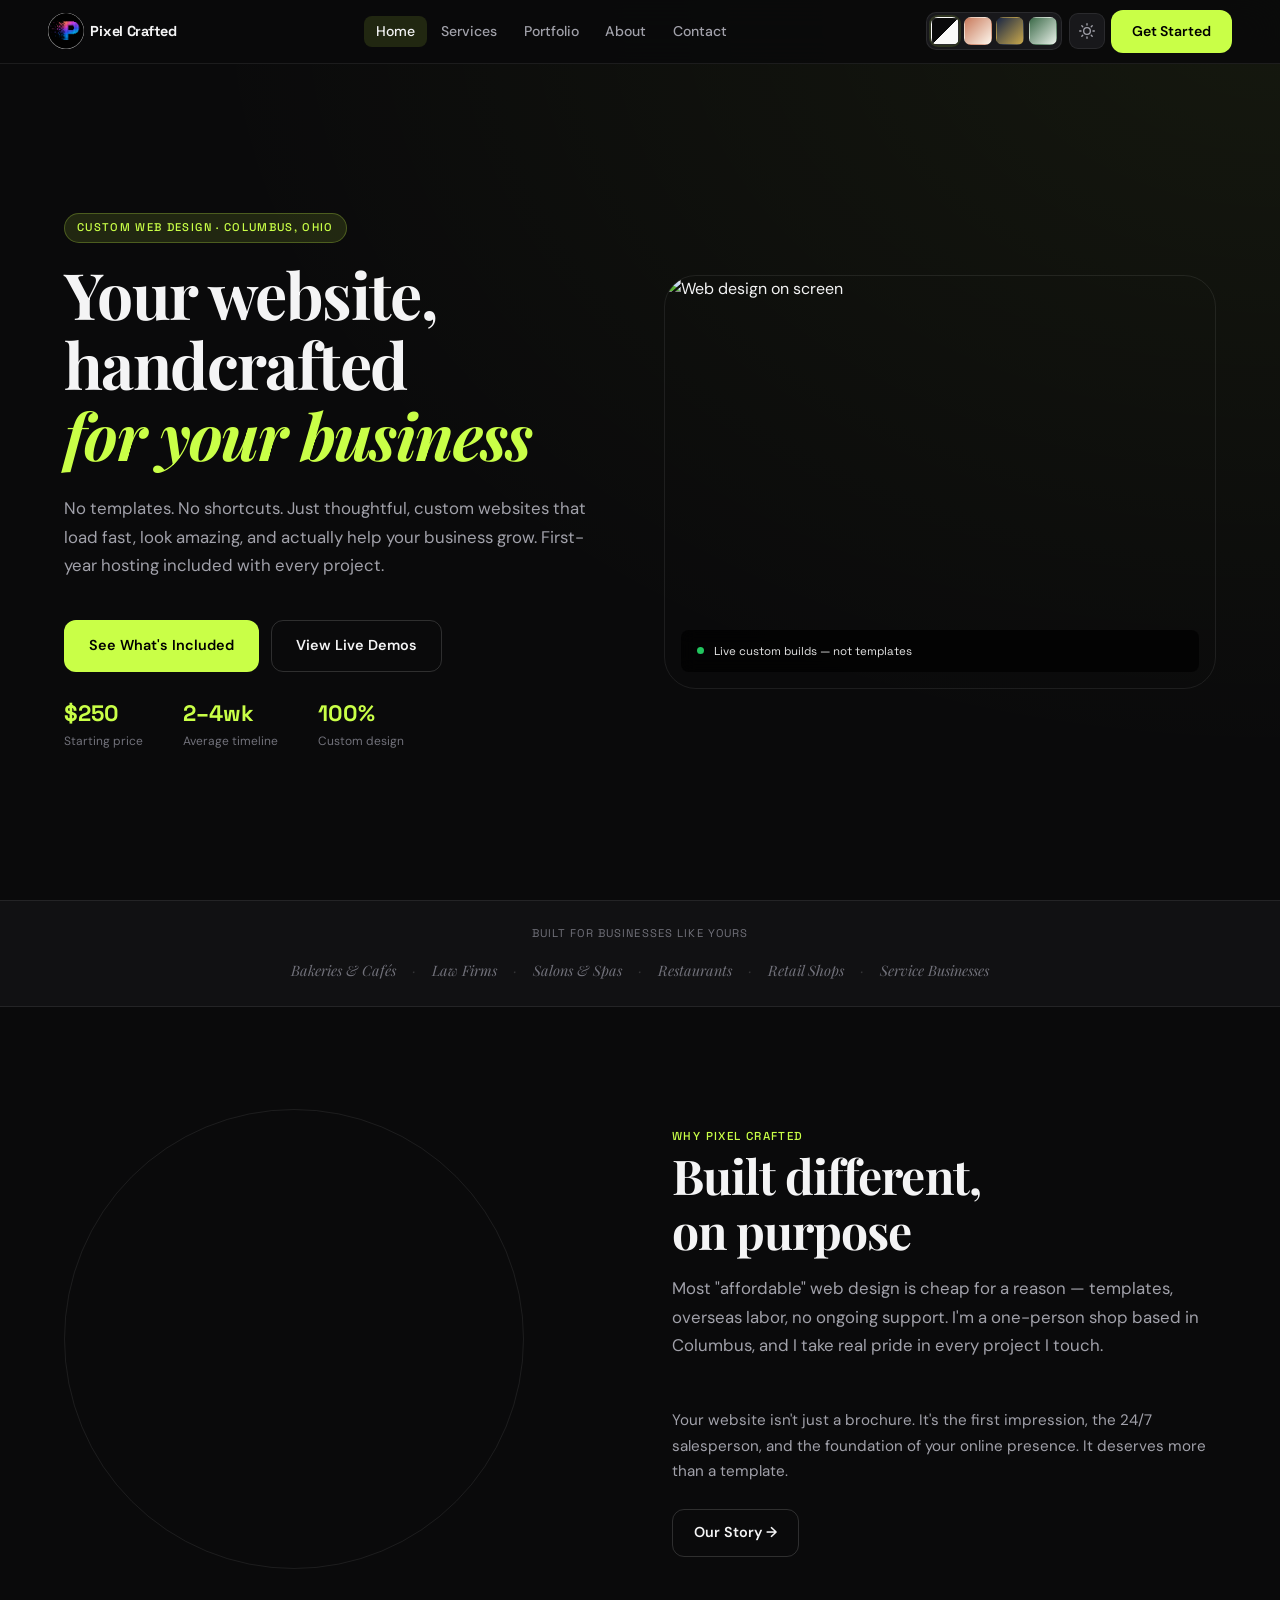
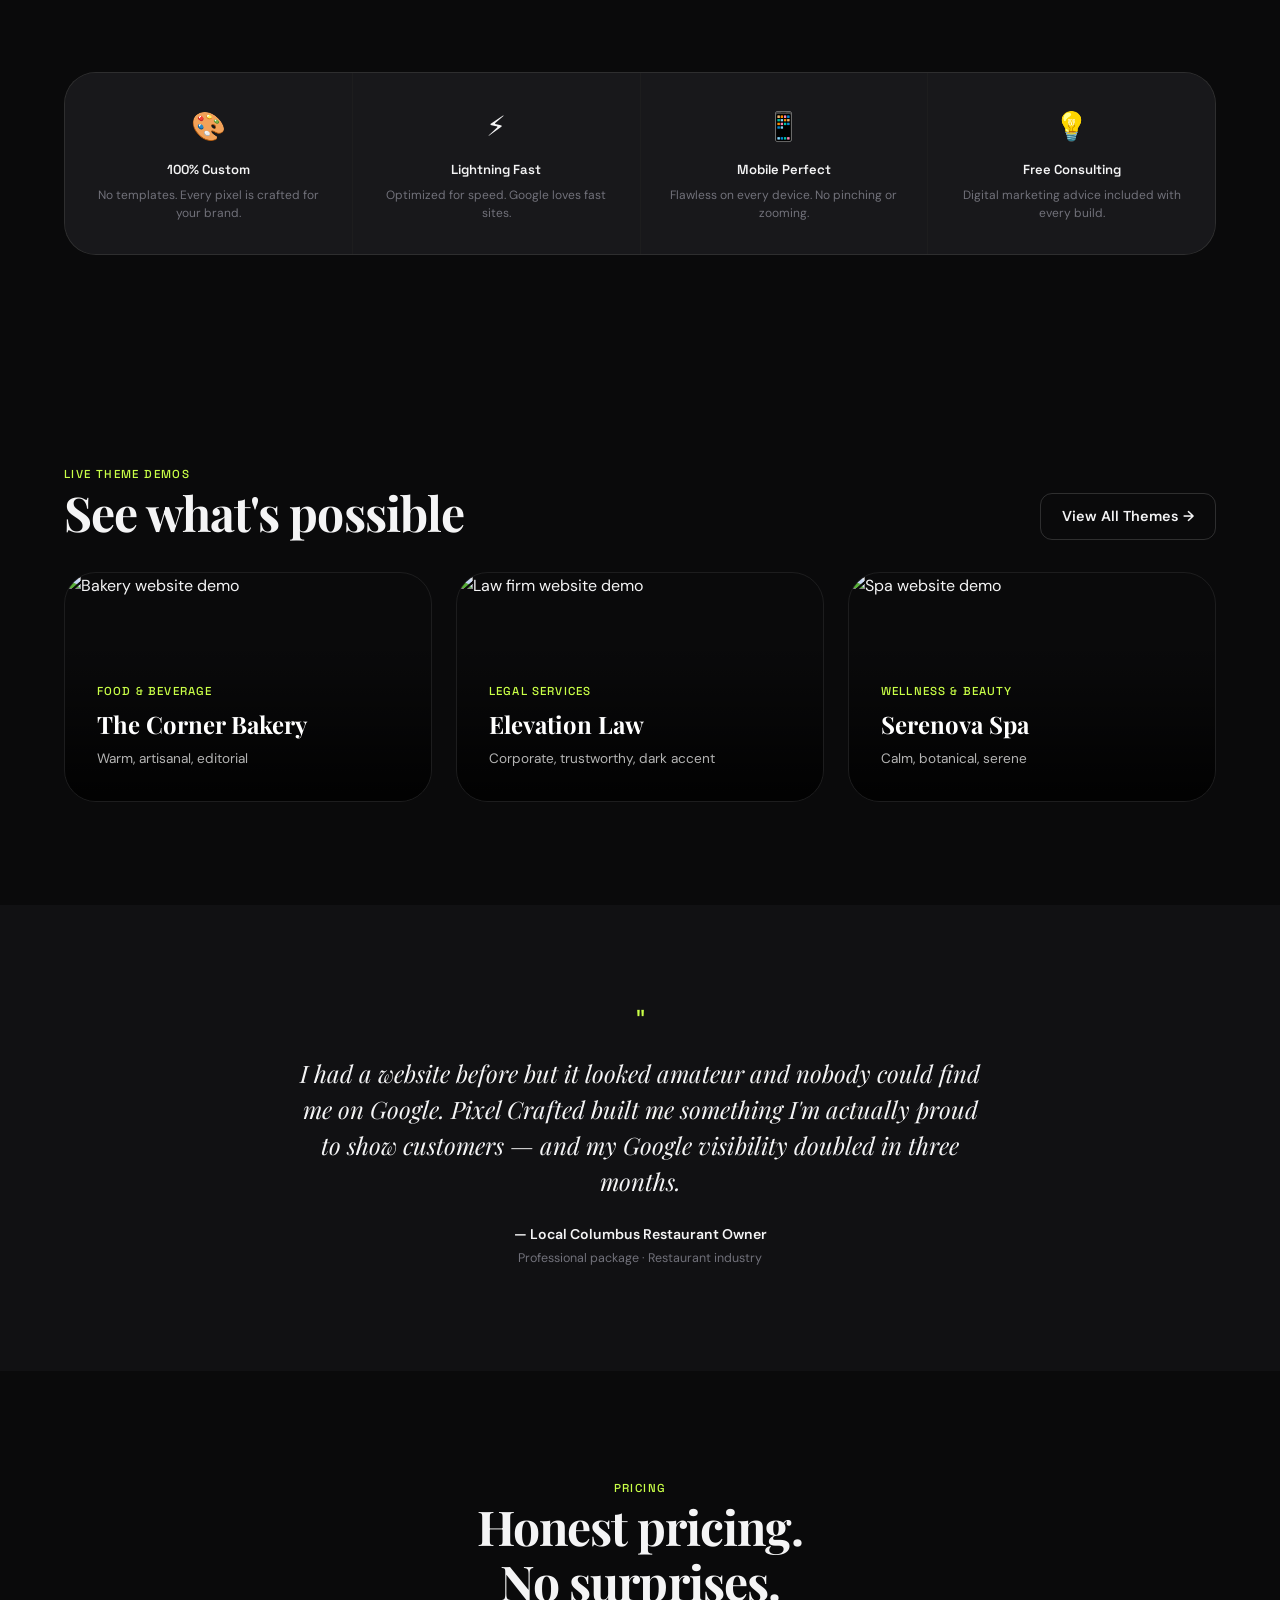
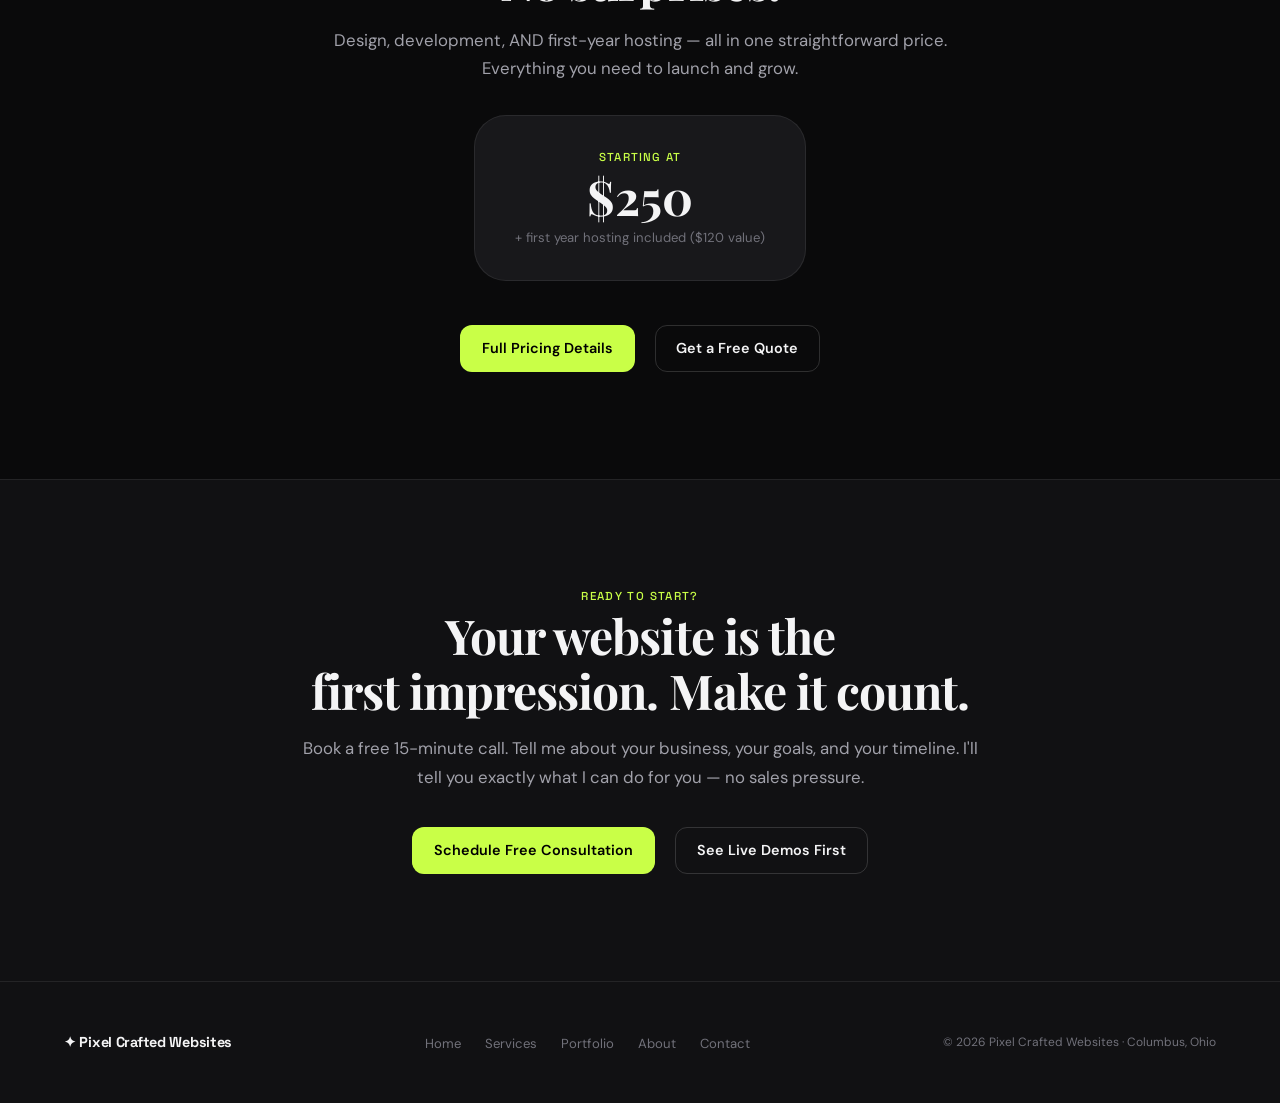
==== index.html @ ec9668e3 "Add pixel P logo mark — swap green square for branded pixel logo" ====
<!DOCTYPE html>
<html lang="en" data-theme="dark" data-style="default">
<head>
  <meta charset="UTF-8">
  <meta name="viewport" content="width=device-width, initial-scale=1.0">
  <title>Pixel Crafted Websites — Custom Web Design for Local Businesses</title>
  <meta name="description" content="Custom websites for Columbus, Ohio and beyond. Design, development, hosting & free digital marketing consulting. Starting at $250 with first year hosting included.">
  <link rel="stylesheet" href="css/styles.css">
  <link rel="icon" href="data:image/svg+xml,<svg xmlns='http://www.w3.org/2000/svg' viewBox='0 0 32 32'><rect width='32' height='32' rx='8' fill='%23c9ff47'/><text x='50%' y='55%' dominant-baseline='middle' text-anchor='middle' font-size='18' font-weight='bold' fill='black'>P</text></svg>">
</head>
<body>

  <!-- NAV -->
  <nav class="nav">
    <div class="nav-inner">
      <a href="index.html" class="nav-logo">
        <img src="images/logo-mark.jpg" alt="Pixel Crafted" class="logo-mark">
        Pixel Crafted
      </a>
      <ul class="nav-links" id="navLinks">
        <li><a href="index.html" class="active">Home</a></li>
        <li><a href="services.html">Services</a></li>
        <li><a href="portfolio.html">Portfolio</a></li>
        <li><a href="about.html">About</a></li>
        <li><a href="contact.html">Contact</a></li>
      </ul>
      <div class="nav-actions">
        <div class="style-switcher">
          <button class="style-btn active" data-style="default" data-tooltip="Default" aria-label="Default style"></button>
          <button class="style-btn" data-style="bakery" data-tooltip="Bakery" aria-label="Bakery style"></button>
          <button class="style-btn" data-style="law" data-tooltip="Law" aria-label="Law style"></button>
          <button class="style-btn" data-style="spa" data-tooltip="Spa" aria-label="Spa style"></button>
        </div>
        <button class="theme-toggle" id="themeToggle" aria-label="Toggle light/dark mode">
          <svg class="sun" viewBox="0 0 24 24" width="16" height="16" fill="none" stroke="currentColor" stroke-width="2" stroke-linecap="round" stroke-linejoin="round"><circle cx="12" cy="12" r="5"/><line x1="12" y1="1" x2="12" y2="3"/><line x1="12" y1="21" x2="12" y2="23"/><line x1="4.22" y1="4.22" x2="5.64" y2="5.64"/><line x1="18.36" y1="18.36" x2="19.78" y2="19.78"/><line x1="1" y1="12" x2="3" y2="12"/><line x1="21" y1="12" x2="23" y2="12"/><line x1="4.22" y1="19.78" x2="5.64" y2="18.36"/><line x1="18.36" y1="5.64" x2="19.78" y2="4.22"/></svg>
          <svg class="moon" viewBox="0 0 24 24" width="16" height="16" fill="currentColor"><path d="M21 12.79A9 9 0 1 1 11.21 3 7 7 0 0 0 21 12.79z"/></svg>
        </button>
        <a href="contact.html" class="btn btn-primary">Get Started</a>
        <button class="nav-hamburger" id="navHamburger" aria-label="Menu">
          <span></span><span></span><span></span>
        </button>
      </div>
    </div>
  </nav>

  <!-- HERO -->
  <section class="hero">
    <div class="hero-inner">
      <div class="hero-content">
        <span class="hero-label">Custom Web Design · Columbus, Ohio</span>
        <h1>Your website,<br>handcrafted<br><em>for your business</em></h1>
        <p class="hero-desc">No templates. No shortcuts. Just thoughtful, custom websites that load fast, look amazing, and actually help your business grow. First-year hosting included with every project.</p>
        <div class="hero-actions">
          <a href="services.html" class="btn btn-primary">See What's Included</a>
          <a href="portfolio.html" class="btn btn-outline">View Live Demos</a>
        </div>
        <div class="hero-stats">
          <div>
            <p>$250</p>
            <p>Starting price</p>
          </div>
          <div>
            <p>2–4wk</p>
            <p>Average timeline</p>
          </div>
          <div>
            <p>100%</p>
            <p>Custom design</p>
          </div>
        </div>
      </div>
      <div class="hero-visual">
        <img src="https://images.unsplash.com/photo-1467232004584-a241de8bcf5d?w=800&q=80" alt="Web design on screen">
        <div style="position: absolute; bottom: 1rem; left: 1rem; right: 1rem; background: rgba(0,0,0,0.7); backdrop-filter: blur(8px); border-radius: 8px; padding: 0.75rem 1rem; display: flex; align-items: center; gap: 0.6rem;">
          <div style="width: 7px; height: 7px; background: #22c55e; border-radius: 50%; animation: pulse 2s infinite;"></div>
          <span style="font-family: var(--font-mono); font-size: 0.72rem; color: rgba(255,255,255,0.9);">Live custom builds — not templates</span>
        </div>
      </div>
    </div>
  </section>

  <!-- TRUST BAR -->
  <section class="trust-bar">
    <div class="trust-bar-inner">
      <p>Built for businesses like yours</p>
      <div class="industries">
        <span>Bakeries & Cafés</span>
        <span style="color: var(--border-strong);">·</span>
        <span>Law Firms</span>
        <span style="color: var(--border-strong);">·</span>
        <span>Salons & Spas</span>
        <span style="color: var(--border-strong);">·</span>
        <span>Restaurants</span>
        <span style="color: var(--border-strong);">·</span>
        <span>Retail Shops</span>
        <span style="color: var(--border-strong);">·</span>
        <span>Service Businesses</span>
      </div>
    </div>
  </section>

  <!-- WHAT MAKES US DIFFERENT -->
  <section class="section">
    <div class="section-inner two-col">
      <div class="hero-visual hero-visual-circle">
        <img src="https://images.unsplash.com/photo-1507238691740-187a5e850508?w=800&q=80" alt="Designer at work">
      </div>
      <div>
        <span class="section-label">Why Pixel Crafted</span>
        <h2 class="section-title">Built different,<br>on purpose</h2>
        <p class="section-desc">Most "affordable" web design is cheap for a reason — templates, overseas labor, no ongoing support. I'm a one-person shop based in Columbus, and I take real pride in every project I touch.</p>
        <p style="color: var(--text-secondary); font-size: 0.95rem; line-height: 1.7; margin-bottom: 1.5rem;">Your website isn't just a brochure. It's the first impression, the 24/7 salesperson, and the foundation of your online presence. It deserves more than a template.</p>
        <a href="about.html" class="btn btn-outline">Our Story →</a>
      </div>
    </div>
  </section>

  <!-- FEATURE STRIPS -->
  <section class="section" style="padding-top: 0;">
    <div class="section-inner">
      <div class="feature-strip">
        <div>
          <div class="feat-icon">🎨</div>
          <h3>100% Custom</h3>
          <p>No templates. Every pixel is crafted for your brand.</p>
        </div>
        <div>
          <div class="feat-icon">⚡</div>
          <h3>Lightning Fast</h3>
          <p>Optimized for speed. Google loves fast sites.</p>
        </div>
        <div>
          <div class="feat-icon">📱</div>
          <h3>Mobile Perfect</h3>
          <p>Flawless on every device. No pinching or zooming.</p>
        </div>
        <div>
          <div class="feat-icon">💡</div>
          <h3>Free Consulting</h3>
          <p>Digital marketing advice included with every build.</p>
        </div>
      </div>
    </div>
  </section>

  <!-- PORTFOLIO PREVIEW -->
  <section class="section">
    <div class="section-inner">
      <div style="display: flex; justify-content: space-between; align-items: flex-end; margin-bottom: 2rem; flex-wrap: wrap; gap: 1rem;">
        <div>
          <span class="section-label">Live Theme Demos</span>
          <h2 class="section-title" style="margin-bottom: 0;">See what's possible</h2>
        </div>
        <a href="portfolio.html" class="btn btn-outline">View All Themes →</a>
      </div>

      <div class="grid-3">
        <a href="portfolio.html" class="portfolio-card">
          <img src="https://images.unsplash.com/photo-1509440159596-0249088772ff?w=700&q=80" alt="Bakery website demo">
          <div class="portfolio-card-overlay">
            <span class="portfolio-card-tag">Food & Beverage</span>
            <h3 class="portfolio-card-title">The Corner Bakery</h3>
            <p class="portfolio-card-desc">Warm, artisanal, editorial</p>
          </div>
        </a>
        <a href="portfolio.html" class="portfolio-card">
          <img src="https://images.unsplash.com/photo-1589829545856-d10d557cf95f?w=700&q=80" alt="Law firm website demo">
          <div class="portfolio-card-overlay">
            <span class="portfolio-card-tag">Legal Services</span>
            <h3 class="portfolio-card-title">Elevation Law</h3>
            <p class="portfolio-card-desc">Corporate, trustworthy, dark accent</p>
          </div>
        </a>
        <a href="portfolio.html" class="portfolio-card">
          <img src="https://images.unsplash.com/photo-1540555700478-4be289fbecef?w=700&q=80" alt="Spa website demo">
          <div class="portfolio-card-overlay">
            <span class="portfolio-card-tag">Wellness & Beauty</span>
            <h3 class="portfolio-card-title">Serenova Spa</h3>
            <p class="portfolio-card-desc">Calm, botanical, serene</p>
          </div>
        </a>
      </div>
    </div>
  </section>

  <!-- TESTIMONIAL -->
  <section class="section" style="background: var(--bg-secondary);">
    <div class="section-inner cta-section">
      <span style="font-size: 2rem; color: var(--accent); line-height: 1; margin-bottom: 1rem; display: block;">"</span>
      <blockquote style="font-family: var(--font-display); font-size: clamp(1.1rem, 3vw, 1.5rem); font-style: italic; line-height: 1.5; margin-bottom: 1.5rem; color: var(--text-primary);">
        I had a website before but it looked amateur and nobody could find me on Google. Pixel Crafted built me something I'm actually proud to show customers — and my Google visibility doubled in three months.
      </blockquote>
      <div>
        <p style="font-weight: 600; font-size: 0.88rem;">— Local Columbus Restaurant Owner</p>
        <p style="font-size: 0.78rem; color: var(--text-muted); margin-top: 0.2rem;">Professional package · Restaurant industry</p>
      </div>
    </div>
  </section>

  <!-- PRICING TEASER -->
  <section class="section">
    <div class="section-inner cta-section">
      <span class="section-label">Pricing</span>
      <h2 class="section-title">Honest pricing.<br>No surprises.</h2>
      <p class="section-desc">Design, development, AND first-year hosting — all in one straightforward price. Everything you need to launch and grow.</p>
      <div style="display: inline-flex; flex-direction: column; gap: 0.4rem; background: var(--bg-card); border: 1px solid var(--border); border-radius: var(--radius-xl); padding: 2rem 2.5rem; text-align: center; margin-bottom: 1.5rem;">
        <span style="font-family: var(--font-mono); font-size: 0.72rem; font-weight: 500; letter-spacing: 0.1em; text-transform: uppercase; color: var(--accent);">Starting at</span>
        <span style="font-family: var(--font-display); font-size: 3rem; font-weight: 700; line-height: 1; color: var(--text-primary);">$250</span>
        <span style="font-size: 0.82rem; color: var(--text-muted);">+ first year hosting included ($120 value)</span>
      </div>
      <div style="display: flex; gap: 0.75rem; justify-content: center; flex-wrap: wrap; margin-top: 1rem;">
        <a href="services.html" class="btn btn-primary">Full Pricing Details</a>
        <a href="contact.html" class="btn btn-outline">Get a Free Quote</a>
      </div>
    </div>
  </section>

  <!-- FINAL CTA -->
  <section class="section" style="background: var(--bg-secondary); border-top: 1px solid var(--border);">
    <div class="section-inner cta-section">
      <span class="section-label">Ready to start?</span>
      <h2 class="section-title">Your website is the<br>first impression. Make it count.</h2>
      <p class="section-desc">Book a free 15-minute call. Tell me about your business, your goals, and your timeline. I'll tell you exactly what I can do for you — no sales pressure.</p>
      <div style="display: flex; gap: 0.75rem; justify-content: center; flex-wrap: wrap;">
        <a href="contact.html" class="btn btn-primary">Schedule Free Consultation</a>
        <a href="portfolio.html" class="btn btn-outline">See Live Demos First</a>
      </div>
    </div>
  </section>

  <!-- FOOTER -->
  <footer class="footer">
    <div class="footer-inner">
      <span class="footer-logo">✦ Pixel Crafted Websites</span>
      <ul class="footer-links">
        <li><a href="index.html">Home</a></li>
        <li><a href="services.html">Services</a></li>
        <li><a href="portfolio.html">Portfolio</a></li>
        <li><a href="about.html">About</a></li>
        <li><a href="contact.html">Contact</a></li>
      </ul>
      <span class="footer-copy">© 2026 Pixel Crafted Websites · Columbus, Ohio</span>
    </div>
  </footer>

  <script src="js/main.js"></script>
</body>
</html>
---- css/styles.css ----
/* ============================================
   PIXEL CRAFTED WEBSITES — Global Styles
   ============================================ */

@import url('https://fonts.googleapis.com/css2?family=Space+Grotesk:wght@300;400;500;600;700&family=Playfair+Display:ital,wght@0,400;0,700;1,400&family=DM+Sans:wght@300;400;500;600&display=swap');

/* ============================================
   CSS VARIABLES — Architecture:
   data-theme  = light | dark  (color mode)
   data-style  = default | bakery | law | spa (industry style)
   ============================================ */

/* === BASE / DEFAULT DARK === */
:root,
[data-theme="dark"][data-style="default"] {
  --bg-primary: #0a0a0b;
  --bg-secondary: #111113;
  --bg-card: #18181b;
  --bg-elevated: #222226;
  --text-primary: #f4f4f5;
  --text-secondary: #a1a1aa;
  --text-muted: #71717a;
  --accent: #c9ff47;
  --accent-hover: #b8f235;
  --accent-dim: rgba(201, 255, 71, 0.12);
  --accent-glow: rgba(201, 255, 71, 0.25);
  --border: rgba(255,255,255,0.08);
  --border-strong: rgba(255,255,255,0.15);
  --shadow: 0 4px 24px rgba(0,0,0,0.4);
  --shadow-lg: 0 8px 48px rgba(0,0,0,0.5);
  --accent: #c9ff47;
  --accent-hover: #b8f235;
  --accent-dim: rgba(201, 255, 71, 0.12);
  --accent-glow: rgba(201, 255, 71, 0.25);
  --style-btn-bg: var(--bg-card);
  --nav-bg: rgba(10,10,11,0.88);
  --hero-gradient: radial-gradient(ellipse at top right, rgba(201,255,71,0.06) 0%, transparent 60%);
}

/* === DEFAULT LIGHT === */
[data-theme="light"][data-style="default"] {
  --bg-primary: #fafaf9;
  --bg-secondary: #f4f4f1;
  --bg-card: #ffffff;
  --bg-elevated: #ffffff;
  --text-primary: #1a1a1a;
  --text-secondary: #52525b;
  --text-muted: #a1a1aa;
  --accent: #5a7d2b;
  --accent-hover: #4a6a22;
  --accent-dim: rgba(90, 125, 43, 0.08);
  --accent-glow: rgba(90, 125, 43, 0.2);
  --border: rgba(0,0,0,0.08);
  --border-strong: rgba(0,0,0,0.15);
  --shadow: 0 4px 24px rgba(0,0,0,0.08);
  --shadow-lg: 0 8px 48px rgba(0,0,0,0.12);
  --style-btn-bg: var(--bg-card);
  --nav-bg: rgba(250,250,249,0.9);
  --hero-gradient: radial-gradient(ellipse at top right, rgba(90,125,43,0.08) 0%, transparent 60%);
}

/* === BAKERY DARK === */
[data-theme="dark"][data-style="bakery"] {
  --bg-primary: #1a1210;
  --bg-secondary: #231a16;
  --bg-card: #2d201a;
  --bg-elevated: #3a2a20;
  --text-primary: #f5e6d3;
  --text-secondary: #c4a882;
  --text-muted: #8b7060;
  --accent: #e8917a;
  --accent-hover: #d4806b;
  --accent-dim: rgba(232, 145, 122, 0.12);
  --accent-glow: rgba(232, 145, 122, 0.25);
  --border: rgba(255,255,255,0.06);
  --border-strong: rgba(255,255,255,0.12);
  --shadow: 0 4px 24px rgba(0,0,0,0.5);
  --shadow-lg: 0 8px 48px rgba(0,0,0,0.6);
  --style-btn-bg: var(--bg-card);
  --nav-bg: rgba(26,18,16,0.9);
  --hero-gradient: radial-gradient(ellipse at top right, rgba(232,145,122,0.08) 0%, transparent 60%);
}

/* === BAKERY LIGHT === */
[data-theme="light"][data-style="bakery"] {
  --bg-primary: #fdf6ec;
  --bg-secondary: #f7ead8;
  --bg-card: #ffffff;
  --bg-elevated: #ffffff;
  --text-primary: #3d2b1f;
  --text-secondary: #6b4c35;
  --text-muted: #a0785a;
  --accent: #c97b5d;
  --accent-hover: #b56a4c;
  --accent-dim: rgba(201, 123, 93, 0.1);
  --accent-glow: rgba(201, 123, 93, 0.2);
  --border: rgba(61,43,31,0.1);
  --border-strong: rgba(61,43,31,0.2);
  --shadow: 0 4px 24px rgba(61,43,31,0.1);
  --shadow-lg: 0 8px 48px rgba(61,43,31,0.15);
  --style-btn-bg: var(--bg-card);
  --nav-bg: rgba(253,246,236,0.92);
  --hero-gradient: radial-gradient(ellipse at top right, rgba(201,123,93,0.1) 0%, transparent 60%);
}

/* === LAW DARK === */
[data-theme="dark"][data-style="law"] {
  --bg-primary: #0b1220;
  --bg-secondary: #0f1929;
  --bg-card: #152035;
  --bg-elevated: #1c2d4a;
  --text-primary: #e8eef5;
  --text-secondary: #8a9cc2;
  --text-muted: #5a6e8c;
  --accent: #c9a84c;
  --accent-hover: #b8973b;
  --accent-dim: rgba(201, 168, 76, 0.1);
  --accent-glow: rgba(201, 168, 76, 0.22);
  --border: rgba(255,255,255,0.06);
  --border-strong: rgba(255,255,255,0.12);
  --shadow: 0 4px 24px rgba(0,0,0,0.5);
  --shadow-lg: 0 8px 48px rgba(0,0,0,0.6);
  --style-btn-bg: var(--bg-card);
  --nav-bg: rgba(11,18,32,0.92);
  --hero-gradient: radial-gradient(ellipse at top right, rgba(201,168,76,0.07) 0%, transparent 60%);
}

/* === LAW LIGHT === */
[data-theme="light"][data-style="law"] {
  --bg-primary: #f4f6fa;
  --bg-secondary: #e8edf5;
  --bg-card: #ffffff;
  --bg-elevated: #ffffff;
  --text-primary: #1a2744;
  --text-secondary: #3d5090;
  --text-muted: #6b82b8;
  --accent: #1a2744;
  --accent-hover: #0f1929;
  --accent-dim: rgba(26, 39, 68, 0.08);
  --accent-glow: rgba(26, 39, 68, 0.15);
  --border: rgba(26,39,68,0.1);
  --border-strong: rgba(26,39,68,0.2);
  --shadow: 0 4px 24px rgba(26,39,68,0.08);
  --shadow-lg: 0 8px 48px rgba(26,39,68,0.12);
  --style-btn-bg: var(--bg-card);
  --nav-bg: rgba(244,246,250,0.92);
  --hero-gradient: radial-gradient(ellipse at top right, rgba(26,39,68,0.06) 0%, transparent 60%);
}

/* === SPA DARK === */
[data-theme="dark"][data-style="spa"] {
  --bg-primary: #0d1510;
  --bg-secondary: #121e15;
  --bg-card: #182a1c;
  --bg-elevated: #203624;
  --text-primary: #e8f0e8;
  --text-secondary: #8aaa8e;
  --text-muted: #5e7a60;
  --accent: #7ab89a;
  --accent-hover: #6aa88a;
  --accent-dim: rgba(122, 184, 154, 0.12);
  --accent-glow: rgba(122, 184, 154, 0.22);
  --border: rgba(255,255,255,0.06);
  --border-strong: rgba(255,255,255,0.1);
  --shadow: 0 4px 24px rgba(0,0,0,0.5);
  --shadow-lg: 0 8px 48px rgba(0,0,0,0.6);
  --style-btn-bg: var(--bg-card);
  --nav-bg: rgba(13,21,16,0.9);
  --hero-gradient: radial-gradient(ellipse at top right, rgba(122,184,154,0.07) 0%, transparent 60%);
}

/* === SPA LIGHT === */
[data-theme="light"][data-style="spa"] {
  --bg-primary: #f4f8f3;
  --bg-secondary: #e8f0e8;
  --bg-card: #ffffff;
  --bg-elevated: #ffffff;
  --text-primary: #2d3d2d;
  --text-secondary: #4a6350;
  --text-muted: #7a9a7e;
  --accent: #3d6b4a;
  --accent-hover: #2e5538;
  --accent-dim: rgba(61,107,74,0.08);
  --accent-glow: rgba(61,107,74,0.18);
  --border: rgba(61,107,74,0.1);
  --border-strong: rgba(61,107,74,0.2);
  --shadow: 0 4px 24px rgba(61,107,74,0.08);
  --shadow-lg: 0 8px 48px rgba(61,107,74,0.12);
  --style-btn-bg: var(--bg-card);
  --nav-bg: rgba(244,248,243,0.92);
  --hero-gradient: radial-gradient(ellipse at top right, rgba(61,107,74,0.06) 0%, transparent 60%);
}

/* === SHARED TOKENS === */
:root {
  --radius: 12px;
  --radius-lg: 20px;
  --radius-xl: 32px;
  --font-display: 'Playfair Display', Georgia, serif;
  --font-body: 'DM Sans', system-ui, sans-serif;
  --font-mono: 'Space Grotesk', monospace;
  --nav-height: 64px;
  --transition: 0.3s cubic-bezier(0.4, 0, 0.2, 1);
}

/* --- Reset & Base --- */
*, *::before, *::after { box-sizing: border-box; margin: 0; padding: 0; }

html {
  scroll-behavior: smooth;
  -webkit-font-smoothing: antialiased;
}

body {
  font-family: var(--font-body);
  background: var(--bg-primary);
  color: var(--text-primary);
  line-height: 1.6;
  overflow-x: hidden;
  transition: background var(--transition), color var(--transition);
  -webkit-text-size-adjust: 100%;
}

a { color: inherit; text-decoration: none; }
img { max-width: 100%; display: block; }
button { cursor: pointer; border: none; background: none; font: inherit; }

/* --- Scrollbar --- */
::-webkit-scrollbar { width: 6px; }
::-webkit-scrollbar-track { background: var(--bg-primary); }
::-webkit-scrollbar-thumb { background: var(--border-strong); border-radius: 3px; }

/* ============================================
   NAVIGATION — Mobile-first
   ============================================ */
.nav {
  position: fixed;
  top: 0; left: 0; right: 0;
  height: var(--nav-height);
  z-index: 1000;
  display: flex;
  align-items: center;
  padding: 0 1rem;
  background: var(--nav-bg);
  backdrop-filter: blur(20px);
  -webkit-backdrop-filter: blur(20px);
  border-bottom: 1px solid var(--border);
  transition: background var(--transition);
}

.nav-inner {
  max-width: 1280px;
  width: 100%;
  margin: 0 auto;
  display: flex;
  align-items: center;
  justify-content: space-between;
  gap: 0.5rem;
}

.nav-logo {
  font-family: var(--font-mono);
  font-size: 0.9rem;
  font-weight: 700;
  letter-spacing: -0.02em;
  color: var(--text-primary);
  display: flex;
  align-items: center;
  gap: 0.4rem;
  white-space: nowrap;
  flex-shrink: 0;
}

.nav-logo .logo-mark {
  width: 36px;
  height: 36px;
  border-radius: 50%;
  overflow: hidden;
  flex-shrink: 0;
  display: block;
}

.nav-links {
  display: none;
  flex-direction: column;
  position: fixed;
  top: var(--nav-height);
  left: 0; right: 0;
  background: var(--bg-primary);
  border-bottom: 1px solid var(--border);
  padding: 0.75rem;
  gap: 0.15rem;
  list-style: none;
}

.nav-links.open { display: flex; }

.nav-links a {
  font-family: var(--font-body);
  font-size: 1rem;
  font-weight: 500;
  color: var(--text-secondary);
  padding: 0.75rem 1rem;
  border-radius: 8px;
  transition: color var(--transition), background var(--transition);
}

.nav-links a:hover,
.nav-links a.active {
  color: var(--text-primary);
  background: var(--accent-dim);
}

.nav-actions {
  display: flex;
  align-items: center;
  gap: 0.4rem;
  flex-shrink: 0;
}

/* === STYLE SWITCHER === */
.style-switcher {
  display: none;
  align-items: center;
  gap: 0.3rem;
  padding: 0.25rem;
  background: var(--bg-card);
  border: 1px solid var(--border);
  border-radius: 10px;
}

.style-btn {
  width: 28px;
  height: 28px;
  border-radius: 7px;
  border: 1.5px solid transparent;
  display: flex;
  align-items: center;
  justify-content: center;
  transition: all var(--transition);
  position: relative;
  cursor: pointer;
}

.style-btn:hover { transform: scale(1.1); }

.style-btn.active {
  border-color: var(--accent);
  box-shadow: 0 0 0 2px var(--accent-dim);
}

.style-btn[data-style="default"] {
  background: linear-gradient(135deg, #0a0a0b 50%, #fafaf9 50%);
  border-color: rgba(255,255,255,0.15);
}

.style-btn[data-style="bakery"] {
  background: linear-gradient(135deg, #c97b5d, #fdf6ec);
}

.style-btn[data-style="law"] {
  background: linear-gradient(135deg, #1a2744, #c9a84c);
}

.style-btn[data-style="spa"] {
  background: linear-gradient(135deg, #3d6b4a, #e8f0e8);
}

.style-btn::after {
  content: attr(data-tooltip);
  position: absolute;
  bottom: calc(100% + 8px);
  left: 50%;
  transform: translateX(-50%);
  background: var(--bg-elevated);
  color: var(--text-primary);
  font-family: var(--font-mono);
  font-size: 0.65rem;
  font-weight: 500;
  white-space: nowrap;
  padding: 0.25rem 0.5rem;
  border-radius: 5px;
  border: 1px solid var(--border);
  opacity: 0;
  pointer-events: none;
  transition: opacity 0.2s;
  z-index: 100;
}

.style-btn:hover::after { opacity: 1; }

/* === THEME TOGGLE === */
.theme-toggle {
  width: 36px;
  height: 36px;
  border-radius: 9px;
  display: flex;
  align-items: center;
  justify-content: center;
  background: var(--style-btn-bg);
  border: 1px solid var(--border);
  color: var(--text-secondary);
  transition: all var(--transition);
  flex-shrink: 0;
}

.theme-toggle:hover {
  background: var(--accent-dim);
  color: var(--accent);
  border-color: var(--accent);
}

.theme-toggle svg { width: 16px; height: 16px; flex-shrink: 0; }
.theme-toggle .moon { display: none; }
[data-theme="light"] .theme-toggle .sun { display: none; }
[data-theme="light"] .theme-toggle .moon { display: block; }

/* === GET STARTED BUTTON === */
.nav .btn-primary {
  padding: 0.5rem 0.9rem;
  font-size: 0.82rem;
  white-space: nowrap;
}

/* === HAMBURGER === */
.nav-hamburger {
  display: flex;
  flex-direction: column;
  justify-content: center;
  gap: 5px;
  width: 36px;
  height: 36px;
  padding: 6px;
  border-radius: 9px;
  background: var(--style-btn-bg);
  border: 1px solid var(--border);
  transition: all var(--transition);
}

.nav-hamburger:hover { background: var(--accent-dim); }

.nav-hamburger span {
  display: block;
  width: 100%;
  height: 2px;
  background: var(--text-primary);
  border-radius: 2px;
  transition: all var(--transition);
}

/* Desktop nav */
@media (min-width: 769px) {
  .nav { padding: 0 clamp(1.5rem, 5vw, 3rem); }

  .nav-links {
    display: flex;
    flex-direction: row;
    position: static;
    background: transparent;
    border: none;
    padding: 0;
    gap: 0.15rem;
  }

  .nav-links a {
    font-size: 0.88rem;
    padding: 0.4rem 0.75rem;
  }

  .nav-hamburger { display: none; }

  .style-switcher { display: flex; }

  .nav .btn-primary {
    padding: 0.6rem 1.25rem;
    font-size: 0.88rem;
  }
}

/* ============================================
   HERO — Mobile-first
   ============================================ */
.hero {
  min-height: 100svh;
  display: flex;
  align-items: center;
  padding: calc(var(--nav-height) + 2rem) 1.25rem 3rem;
  position: relative;
}

.hero::before {
  content: '';
  position: absolute;
  inset: 0;
  background: var(--hero-gradient);
  pointer-events: none;
}

.hero-inner {
  max-width: 1280px;
  width: 100%;
  margin: 0 auto;
  display: flex;
  flex-direction: column;
  gap: 2rem;
  position: relative;
}

.hero-visual {
  display: none;
}

.hero-content { width: 100%; }

.hero-label {
  font-family: var(--font-mono);
  font-size: 0.7rem;
  font-weight: 500;
  letter-spacing: 0.12em;
  text-transform: uppercase;
  color: var(--accent);
  background: var(--accent-dim);
  border: 1px solid var(--accent-glow);
  padding: 0.3rem 0.75rem;
  border-radius: 100px;
  display: inline-block;
  margin-bottom: 1rem;
  transition: all var(--transition);
}

.hero h1 {
  font-family: var(--font-display);
  font-size: clamp(1.9rem, 8vw, 3.2rem);
  font-weight: 700;
  line-height: 1.1;
  letter-spacing: -0.025em;
  margin-bottom: 1rem;
}

.hero h1 em {
  font-style: italic;
  color: var(--accent);
  transition: color var(--transition);
}

.hero-desc {
  font-size: 0.95rem;
  color: var(--text-secondary);
  line-height: 1.7;
  margin-bottom: 1.75rem;
}

.hero-actions {
  display: flex;
  flex-direction: column;
  gap: 0.75rem;
}

.hero-actions .btn {
  width: 100%;
  justify-content: center;
  padding: 0.85rem 1.5rem;
  font-size: 0.9rem;
}

.hero-stats {
  display: flex;
  gap: 1.5rem;
  flex-wrap: wrap;
  margin-top: 1.5rem;
}

.hero-stats > div p:first-child {
  font-family: var(--font-mono);
  font-size: 1.4rem;
  font-weight: 700;
  color: var(--accent);
}

.hero-stats > div p:last-child {
  font-size: 0.75rem;
  color: var(--text-muted);
}

@media (min-width: 480px) {
  .hero-actions { flex-direction: row; }
  .hero-actions .btn { width: auto; }
}

@media (min-width: 769px) {
  .hero {
    padding: calc(var(--nav-height) + 4rem) clamp(1.5rem, 5vw, 4rem) 4rem;
  }

  .hero-inner {
    display: grid;
    grid-template-columns: 1fr 1fr;
    gap: 3rem;
    align-items: center;
  }

  .hero-visual {
    display: block;
    position: relative;
    border-radius: var(--radius-xl);
    overflow: hidden;
    aspect-ratio: 4/3;
    border: 1px solid var(--border);
  }

  .hero-visual img { width: 100%; height: 100%; object-fit: cover; }

  .hero h1 {
    font-size: clamp(2.5rem, 5vw, 4.5rem);
    margin-bottom: 1.5rem;
  }

  .hero-desc { font-size: 1.05rem; margin-bottom: 2.5rem; }

  .hero-actions { flex-direction: row; }
  .hero-actions .btn { width: auto; }

  .hero-stats { gap: 2.5rem; }
}

/* ============================================
   SECTIONS — Mobile-first
   ============================================ */
.section {
  padding: clamp(3rem, 8vw, 6rem) 1.25rem;
}

.section-inner {
  max-width: 1280px;
  margin: 0 auto;
}

.section-label {
  font-family: var(--font-mono);
  font-size: 0.72rem;
  font-weight: 500;
  letter-spacing: 0.12em;
  text-transform: uppercase;
  color: var(--accent);
  margin-bottom: 0.75rem;
  transition: color var(--transition);
}

.section-title {
  font-family: var(--font-display);
  font-size: clamp(1.6rem, 5vw, 3rem);
  font-weight: 700;
  line-height: 1.15;
  letter-spacing: -0.02em;
  margin-bottom: 1rem;
}

.section-desc {
  font-size: 0.95rem;
  color: var(--text-secondary);
  line-height: 1.7;
  margin-bottom: 2rem;
}

@media (min-width: 769px) {
  .section { padding: clamp(4rem, 8vw, 8rem) clamp(1.5rem, 5vw, 4rem); }
  .section-desc { font-size: 1.05rem; margin-bottom: 3rem; }
}

/* ============================================
   GRIDS — Mobile-first
   ============================================ */
.grid-3 {
  display: grid;
  grid-template-columns: 1fr;
  gap: 1rem;
}

.grid-2 {
  display: grid;
  grid-template-columns: 1fr;
  gap: 1.5rem;
}

@media (min-width: 540px) {
  .grid-3 { grid-template-columns: 1fr 1fr; }
  .grid-2 { grid-template-columns: 1fr 1fr; }
}

@media (min-width: 900px) {
  .grid-3 { grid-template-columns: repeat(3, 1fr); gap: 1.5rem; }
  .grid-2 { grid-template-columns: repeat(2, 1fr); gap: 2rem; }
}

/* ============================================
   CARDS
   ============================================ */
.card {
  background: var(--bg-card);
  border: 1px solid var(--border);
  border-radius: var(--radius-lg);
  padding: 1.5rem;
  transition: all var(--transition);
  position: relative;
  overflow: hidden;
}

.card::before {
  content: '';
  position: absolute;
  top: 0; left: 0; right: 0;
  height: 1px;
  background: linear-gradient(90deg, transparent, var(--accent-glow), transparent);
  opacity: 0;
  transition: opacity var(--transition);
}

.card:hover {
  border-color: var(--border-strong);
  transform: translateY(-3px);
  box-shadow: var(--shadow-lg);
}

.card:hover::before { opacity: 1; }

.card-icon {
  width: 44px;
  height: 44px;
  background: var(--accent-dim);
  border: 1px solid var(--accent-glow);
  border-radius: 10px;
  display: flex;
  align-items: center;
  justify-content: center;
  font-size: 1.2rem;
  margin-bottom: 1rem;
  color: var(--accent);
  transition: all var(--transition);
}

.card-title {
  font-family: var(--font-mono);
  font-size: 0.95rem;
  font-weight: 600;
  margin-bottom: 0.5rem;
  letter-spacing: -0.01em;
}

.card-desc {
  font-size: 0.85rem;
  color: var(--text-secondary);
  line-height: 1.65;
}

@media (min-width: 769px) {
  .card { padding: 2rem; }
  .card-title { font-size: 1.05rem; }
  .card-desc { font-size: 0.9rem; }
}

/* ============================================
   BUTTONS
   ============================================ */
.btn {
  display: inline-flex;
  align-items: center;
  justify-content: center;
  gap: 0.5rem;
  padding: 0.7rem 1.3rem;
  border-radius: var(--radius);
  font-family: var(--font-body);
  font-size: 0.9rem;
  font-weight: 600;
  transition: all var(--transition);
  cursor: pointer;
  white-space: nowrap;
}

.btn-primary {
  background: var(--accent);
  color: #000;
  border: 1px solid transparent;
}

.btn-primary:hover {
  background: var(--accent-hover);
  transform: translateY(-1px);
  box-shadow: 0 4px 16px var(--accent-glow);
}

.btn-outline {
  background: transparent;
  color: var(--text-primary);
  border: 1px solid var(--border-strong);
}

.btn-outline:hover {
  border-color: var(--accent);
  color: var(--accent);
  background: var(--accent-dim);
}

.btn-ghost {
  background: transparent;
  color: var(--text-secondary);
  border: 1px solid transparent;
}

.btn-ghost:hover {
  background: var(--accent-dim);
  color: var(--accent);
}

/* ============================================
   PORTFOLIO CARDS
   ============================================ */
.portfolio-card {
  position: relative;
  border-radius: var(--radius-xl);
  overflow: hidden;
  border: 1px solid var(--border);
  aspect-ratio: 16/10;
  cursor: pointer;
  display: block;
  transition: all var(--transition);
}

.portfolio-card img {
  width: 100%;
  height: 100%;
  object-fit: cover;
  transition: transform 0.6s cubic-bezier(0.4, 0, 0.2, 1);
}

.portfolio-card:hover img { transform: scale(1.05); }

.portfolio-card-overlay {
  position: absolute;
  inset: 0;
  background: linear-gradient(180deg, transparent 30%, rgba(0,0,0,0.85) 100%);
  display: flex;
  flex-direction: column;
  justify-content: flex-end;
  padding: 1.25rem;
}

.portfolio-card-tag {
  font-family: var(--font-mono);
  font-size: 0.65rem;
  font-weight: 500;
  letter-spacing: 0.1em;
  text-transform: uppercase;
  color: var(--accent);
  margin-bottom: 0.3rem;
  transition: color var(--transition);
}

.portfolio-card-title {
  font-family: var(--font-display);
  font-size: 1.2rem;
  font-weight: 700;
  color: #fff;
  margin-bottom: 0.25rem;
}

.portfolio-card-desc {
  font-size: 0.8rem;
  color: rgba(255,255,255,0.7);
}

@media (min-width: 769px) {
  .portfolio-card-overlay { padding: 2rem; }
  .portfolio-card-tag { font-size: 0.72rem; }
  .portfolio-card-title { font-size: 1.5rem; }
  .portfolio-card-desc { font-size: 0.85rem; }
}

/* ============================================
   FOOTER
   ============================================ */
.footer {
  background: var(--bg-secondary);
  border-top: 1px solid var(--border);
  padding: 2rem 1.25rem;
  transition: all var(--transition);
}

.footer-inner {
  max-width: 1280px;
  margin: 0 auto;
  display: flex;
  flex-direction: column;
  align-items: center;
  text-align: center;
  gap: 1.25rem;
}

.footer-logo {
  font-family: var(--font-mono);
  font-size: 0.9rem;
  font-weight: 700;
  letter-spacing: -0.02em;
}

.footer-links {
  display: flex;
  flex-wrap: wrap;
  justify-content: center;
  gap: 0.5rem 1.25rem;
  list-style: none;
  padding: 0;
}

.footer-links a {
  font-size: 0.82rem;
  color: var(--text-muted);
  transition: color var(--transition);
}

.footer-links a:hover { color: var(--text-primary); }

.footer-copy {
  font-size: 0.75rem;
  color: var(--text-muted);
}

@media (min-width: 769px) {
  .footer { padding: 3rem clamp(1.5rem, 5vw, 4rem); }
  .footer-inner {
    flex-direction: row;
    justify-content: space-between;
    text-align: left;
  }
  .footer-links { gap: 1.5rem; }
}

/* ============================================
   UTILITIES
   ============================================ */
.tag {
  display: inline-block;
  font-family: var(--font-mono);
  font-size: 0.68rem;
  font-weight: 500;
  letter-spacing: 0.08em;
  text-transform: uppercase;
  padding: 0.25rem 0.65rem;
  border-radius: 100px;
  background: var(--accent-dim);
  color: var(--accent);
  border: 1px solid var(--accent-glow);
  transition: all var(--transition);
}

.form-group {
  display: flex;
  flex-direction: column;
  gap: 0.4rem;
  margin-bottom: 1rem;
}

.form-label {
  font-size: 0.82rem;
  font-weight: 600;
  color: var(--text-secondary);
  font-family: var(--font-mono);
  letter-spacing: 0.02em;
}

.form-input,
.form-textarea,
.form-select {
  width: 100%;
  padding: 0.75rem 0.9rem;
  background: var(--bg-card);
  border: 1px solid var(--border);
  border-radius: var(--radius);
  color: var(--text-primary);
  font-family: var(--font-body);
  font-size: 0.9rem;
  transition: border-color var(--transition), box-shadow var(--transition), background var(--transition);
  outline: none;
  -webkit-appearance: none;
  appearance: none;
}

.form-input:focus,
.form-textarea:focus,
.form-select:focus {
  border-color: var(--accent);
  box-shadow: 0 0 0 3px var(--accent-dim);
}

.form-textarea { resize: vertical; min-height: 120px; }

.divider {
  height: 1px;
  background: var(--border);
  transition: background var(--transition);
}

.demo-banner {
  background: var(--accent);
  color: #000;
  text-align: center;
  padding: 0.5rem 1rem;
  font-family: var(--font-mono);
  font-size: 0.72rem;
  font-weight: 600;
  letter-spacing: 0.05em;
  transition: background var(--transition), color var(--transition);
  border-radius: var(--radius);
  margin-bottom: 2rem;
}

.text-accent { color: var(--accent); }
.text-muted { color: var(--text-muted); }
.font-mono { font-family: var(--font-mono); }

/* ============================================
   ANIMATIONS
   ============================================ */
@keyframes pulse {
  0%, 100% { opacity: 1; }
  50% { opacity: 0.4; }
}

/* ============================================
   SCROLL REVEAL
   ============================================ */
.reveal {
  opacity: 0;
  transform: translateY(20px);
  transition: opacity 0.5s ease, transform 0.5s ease;
}

.reveal.visible {
  opacity: 1;
  transform: translateY(0);
}

/* ============================================
   TRUST BAR (home page)
   ============================================ */
.trust-bar {
  border-top: 1px solid var(--border);
  border-bottom: 1px solid var(--border);
  padding: 1.5rem 1.25rem;
  background: var(--bg-secondary);
}

.trust-bar-inner {
  max-width: 1280px;
  margin: 0 auto;
  text-align: center;
}

.trust-bar p {
  font-family: var(--font-mono);
  font-size: 0.7rem;
  letter-spacing: 0.1em;
  text-transform: uppercase;
  color: var(--text-muted);
  margin-bottom: 1rem;
}

.trust-bar .industries {
  display: flex;
  flex-wrap: wrap;
  gap: 0.5rem 1rem;
  justify-content: center;
  align-items: center;
}

.trust-bar .industries span {
  font-family: var(--font-display);
  font-size: 0.9rem;
  color: var(--text-muted);
  font-style: italic;
}

/* ============================================
   FEATURE STRIPS (home page)
   ============================================ */
.feature-strip {
  display: grid;
  grid-template-columns: 1fr 1fr;
  gap: 1px;
  background: var(--border);
  border: 1px solid var(--border);
  border-radius: var(--radius-xl);
  overflow: hidden;
}

.feature-strip > div {
  background: var(--bg-card);
  padding: 1.5rem 1rem;
  text-align: center;
}

.feature-strip .feat-icon { font-size: 1.75rem; margin-bottom: 0.6rem; }

.feature-strip h3 {
  font-family: var(--font-mono);
  font-size: 0.82rem;
  font-weight: 600;
  margin-bottom: 0.35rem;
}

.feature-strip p {
  font-size: 0.75rem;
  color: var(--text-muted);
  line-height: 1.5;
}

@media (min-width: 540px) {
  .feature-strip { grid-template-columns: repeat(4, 1fr); }
  .feature-strip > div { padding: 2rem 1.25rem; }
}

/* ============================================
   PORTFOLIO PAGE DEMO EMBEDS — Mobile-first
   ============================================ */
.demo-wrapper {
  border: 1px solid var(--border);
  border-radius: var(--radius-xl);
  overflow: hidden;
  margin-bottom: 3.5rem;
}

.demo-header {
  padding: 0.75rem 1rem;
  display: flex;
  align-items: center;
  justify-content: space-between;
  flex-wrap: wrap;
  gap: 0.5rem;
  border-bottom: 1px solid var(--border);
}

.demo-header-left {
  display: flex;
  align-items: center;
  gap: 0.75rem;
}

.demo-title {
  font-family: var(--font-mono);
  font-size: 0.95rem;
  font-weight: 700;
}

.demo-tag {
  font-size: 0.7rem;
  font-family: var(--font-mono);
  padding: 0.2rem 0.6rem;
  border-radius: 100px;
  opacity: 0.8;
}

.demo-hint {
  font-size: 0.72rem;
  color: var(--text-muted);
  font-family: var(--font-mono);
}

.demo-content {
  padding: 1.5rem 1rem;
}

@media (min-width: 769px) {
  .demo-content { padding: 3rem 2rem; }
}

/* ============================================
   PRICING CARDS — Mobile
   ============================================ */
.pricing-grid {
  display: grid;
  grid-template-columns: 1fr;
  gap: 1.25rem;
  max-width: 900px;
  margin: 2rem auto 0;
}

.pricing-grid .card {
  padding: 1.5rem;
}

.pricing-grid .card .tag {
  margin-bottom: 0.75rem;
}

.pricing-grid .card h3 {
  font-family: var(--font-display);
  font-size: 1.6rem;
  font-weight: 700;
}

.pricing-grid .card .price-note {
  color: var(--text-muted);
  font-size: 0.8rem;
  margin-top: 0.2rem;
}

.pricing-grid .card ul {
  list-style: none;
  display: flex;
  flex-direction: column;
  gap: 0.6rem;
  margin: 1.25rem 0;
}

.pricing-grid .card ul li {
  font-size: 0.85rem;
  color: var(--text-secondary);
  display: flex;
  gap: 0.6rem;
  align-items: flex-start;
}

.pricing-grid .card ul li span:first-child {
  color: var(--accent);
  font-weight: 700;
  flex-shrink: 0;
}

.pricing-grid .card .btn {
  width: 100%;
  margin-top: 0.5rem;
}

@media (min-width: 540px) {
  .pricing-grid { grid-template-columns: 1fr 1fr; }
  .pricing-grid .card { padding: 2rem; }
}

@media (min-width: 769px) {
  .pricing-grid { grid-template-columns: repeat(3, 1fr); }
}

/* ============================================
   FAQ ACCORDION
   ============================================ */
.faq details {
  border-bottom: 1px solid var(--border);
  padding: 1rem 0;
}

.faq summary {
  cursor: pointer;
  font-weight: 600;
  font-size: 0.95rem;
  color: var(--text-primary);
  list-style: none;
  padding-right: 1.5rem;
  position: relative;
}

.faq summary::after {
  content: '+';
  position: absolute;
  right: 0;
  top: 50%;
  transform: translateY(-50%);
  font-size: 1.2rem;
  color: var(--text-muted);
  transition: transform var(--transition);
}

.faq details[open] summary::after { transform: translateY(-50%) rotate(45deg); }

.faq details p {
  color: var(--text-secondary);
  font-size: 0.88rem;
  line-height: 1.7;
  margin-top: 0.75rem;
}

/* ============================================
   CONTACT PAGE
   ============================================ */
.contact-grid {
  display: grid;
  grid-template-columns: 1fr;
  gap: 2rem;
  max-width: 1100px;
  margin: 0 auto;
}

@media (min-width: 769px) {
  .contact-grid {
    grid-template-columns: 1fr 1.4fr;
    gap: 3rem;
  }
}

.contact-info-item {
  display: flex;
  align-items: flex-start;
  gap: 0.85rem;
  margin-bottom: 1.25rem;
}

.contact-info-item .icon {
  width: 36px;
  height: 36px;
  background: var(--accent-dim);
  border: 1px solid var(--accent-glow);
  border-radius: 9px;
  display: flex;
  align-items: center;
  justify-content: center;
  font-size: 0.9rem;
  flex-shrink: 0;
  color: var(--accent);
}

.contact-info-item .label {
  font-size: 0.72rem;
  font-family: var(--font-mono);
  text-transform: uppercase;
  letter-spacing: 0.08em;
  color: var(--text-muted);
  margin-bottom: 0.15rem;
}

.contact-info-item .value {
  font-size: 0.9rem;
  font-weight: 500;
  color: var(--text-primary);
}

.contact-info-item .sub {
  font-size: 0.8rem;
  color: var(--text-muted);
}

.consultation-card {
  background: var(--accent-dim);
  border: 1px solid var(--accent-glow);
  border-radius: var(--radius);
  padding: 1.25rem;
  margin-top: 1.5rem;
}

.consultation-card p:first-child {
  font-size: 0.88rem;
  font-weight: 600;
  margin-bottom: 0.35rem;
}

.consultation-card p:last-child {
  font-size: 0.8rem;
  color: var(--text-secondary);
  line-height: 1.6;
}

/* ============================================
   PROCESS SECTION
   ============================================ */
.process-step {
  display: grid;
  grid-template-columns: auto 1fr;
  gap: 1.25rem;
  align-items: start;
  padding: 1rem 0;
}

.process-step .step-num {
  font-family: var(--font-mono);
  font-size: 2rem;
  font-weight: 700;
  color: var(--accent);
  line-height: 1;
  padding-top: 0.1rem;
}

.process-step h3 {
  font-size: 1rem;
  font-weight: 600;
  margin-bottom: 0.35rem;
}

.process-step p {
  font-size: 0.88rem;
  color: var(--text-secondary);
  line-height: 1.7;
}

@media (min-width: 769px) {
  .process-step .step-num { font-size: 2.5rem; }
  .process-step h3 { font-size: 1.15rem; }
  .process-step p { font-size: 0.95rem; }
}

/* ============================================
   CTA SECTION
   ============================================ */
.cta-section {
  text-align: center;
  max-width: 680px;
  margin: 0 auto;
}

.cta-section .section-title { margin-bottom: 1rem; }
.cta-section .section-desc { margin: 0 auto 2rem; }

.cta-section .btn { margin: 0.25rem; }

/* ============================================
   STATS ROW
   ============================================ */
.stats-grid {
  display: grid;
  grid-template-columns: repeat(3, 1fr);
  gap: 1rem;
  background: var(--bg-card);
  border: 1px solid var(--border);
  border-radius: var(--radius-lg);
  padding: 1.5rem 1rem;
  margin-top: 1.5rem;
}

.stats-grid > div { text-align: center; }

.stats-grid .stat-num {
  font-family: var(--font-mono);
  font-size: 1.5rem;
  font-weight: 700;
  color: var(--accent);
}

.stats-grid .stat-label {
  font-size: 0.75rem;
  color: var(--text-muted);
  margin-top: 0.2rem;
}

/* ============================================
   VALUE GRID (About page)
   ============================================ */
.value-grid {
  display: grid;
  grid-template-columns: 1fr;
  gap: 1rem;
}

@media (min-width: 540px) {
  .value-grid { grid-template-columns: 1fr 1fr; }
}

@media (min-width: 900px) {
  .value-grid { grid-template-columns: repeat(3, 1fr); }
}

.value-item {
  background: var(--bg-card);
  border: 1px solid var(--border);
  border-radius: var(--radius);
  padding: 1.1rem 1rem;
  display: flex;
  align-items: center;
  gap: 0.85rem;
}

.value-item .check {
  color: var(--accent);
  font-size: 1.1rem;
  flex-shrink: 0;
  font-weight: 700;
}

.value-item .value-text p:first-child {
  font-weight: 600;
  font-size: 0.88rem;
}

.value-item .value-text p:last-child {
  font-size: 0.78rem;
  color: var(--text-muted);
}

/* ============================================
   ABOUT PAGE TWO-COL
   ============================================ */
.two-col {
  display: grid;
  grid-template-columns: 1fr;
  gap: 2rem;
  align-items: center;
}

.two-col .img-wrap {
  border-radius: var(--radius-xl);
  overflow: hidden;
  aspect-ratio: 4/3;
  border: 1px solid var(--border);
}

.two-col .img-wrap img {
  width: 100%;
  height: 100%;
  object-fit: cover;
}

@media (min-width: 769px) {
  .two-col { grid-template-columns: 1fr 1fr; gap: 4rem; }
}

/* ============================================
   HOME PAGE SPECIFIC
   ============================================ */
@media (min-width: 769px) {
  .hero-split {
    display: grid;
    grid-template-columns: 1.2fr 1fr;
    gap: 4rem;
    align-items: center;
  }

  .hero-visual-circle {
    border-radius: 50%;
    aspect-ratio: 1;
    max-width: 460px;
    overflow: hidden;
    border: 1px solid var(--border);
  }

  .hero-visual-circle img { border-radius: 50%; }

  .stat-card {
    background: var(--bg-card);
    border: 1px solid var(--border);
    border-radius: var(--radius-lg);
    padding: 1.25rem;
  }
}

/* ============================================
   PRICING NOTE (services page)
   ============================================ */
.pricing-note {
  text-align: center;
  color: var(--text-muted);
  font-size: 0.82rem;
  font-family: var(--font-mono);
  margin-top: 1.5rem;
}

.pricing-note strong { color: var(--text-primary); }
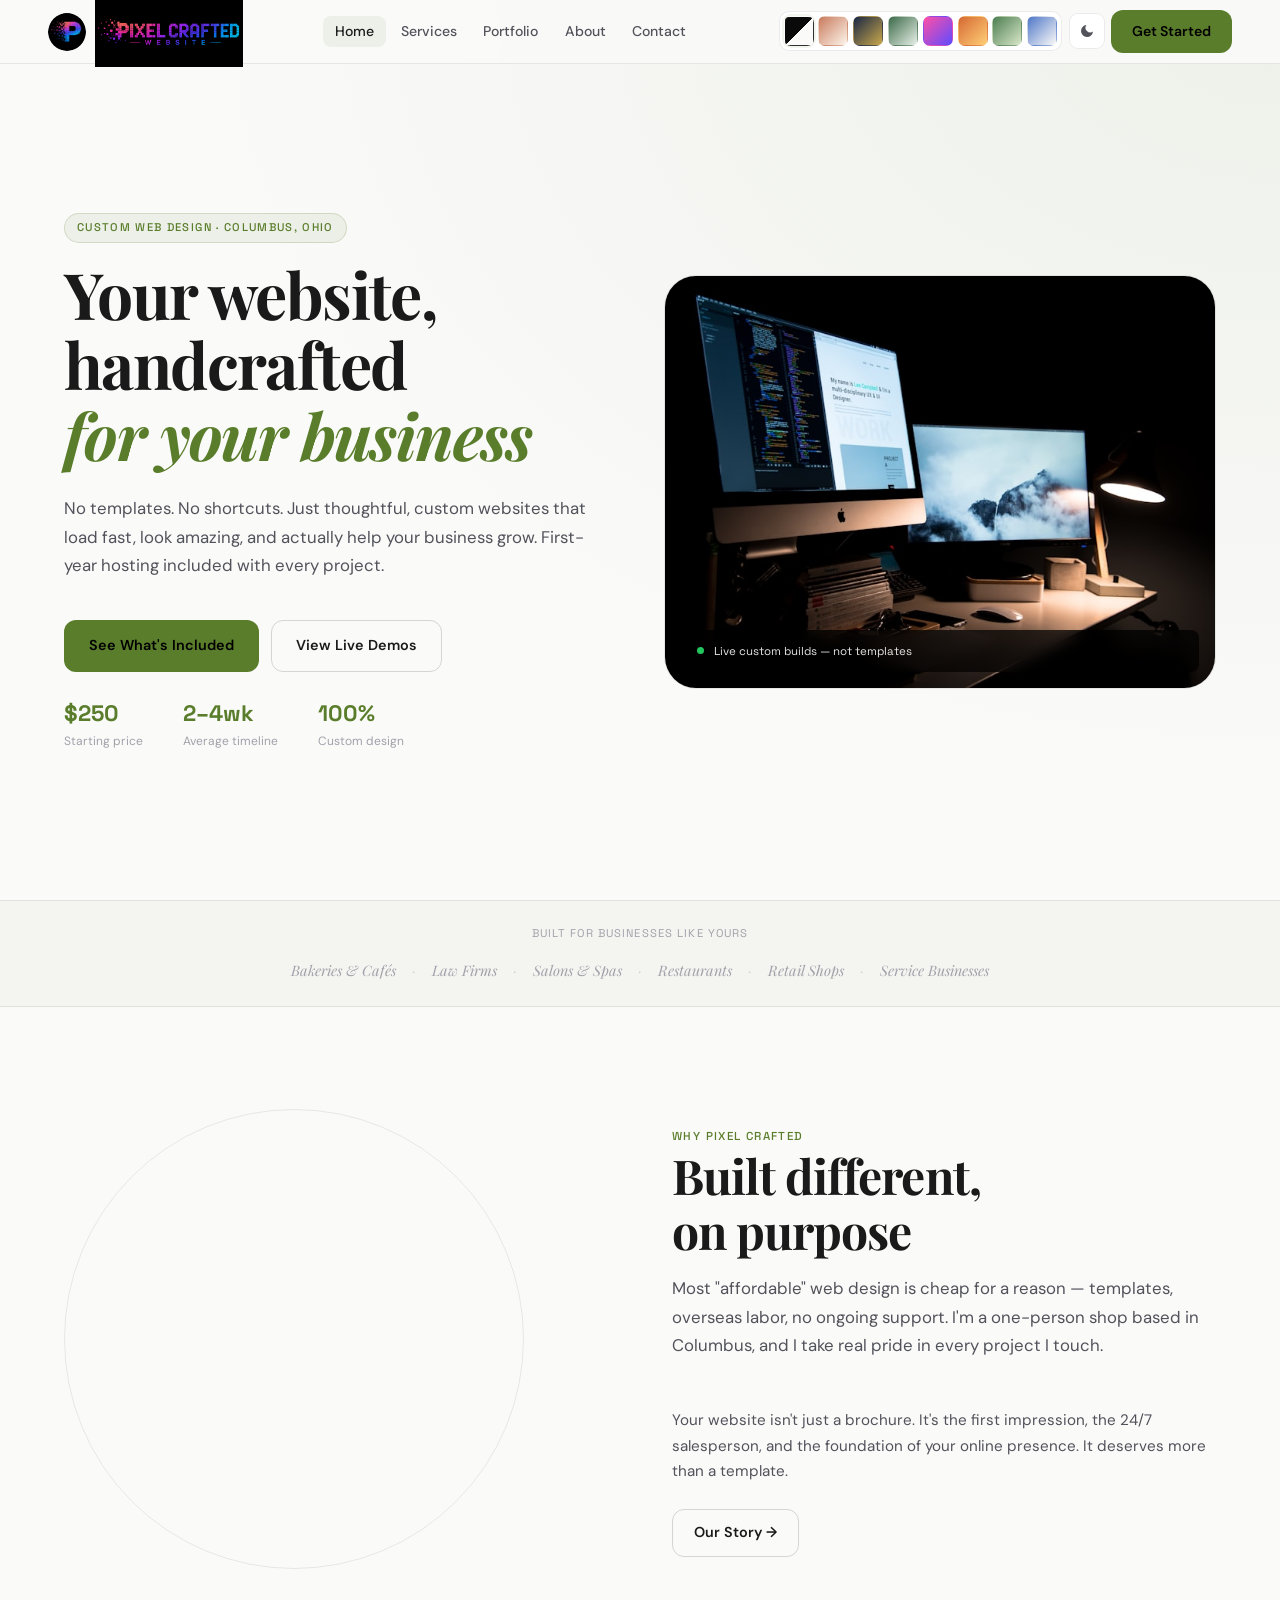
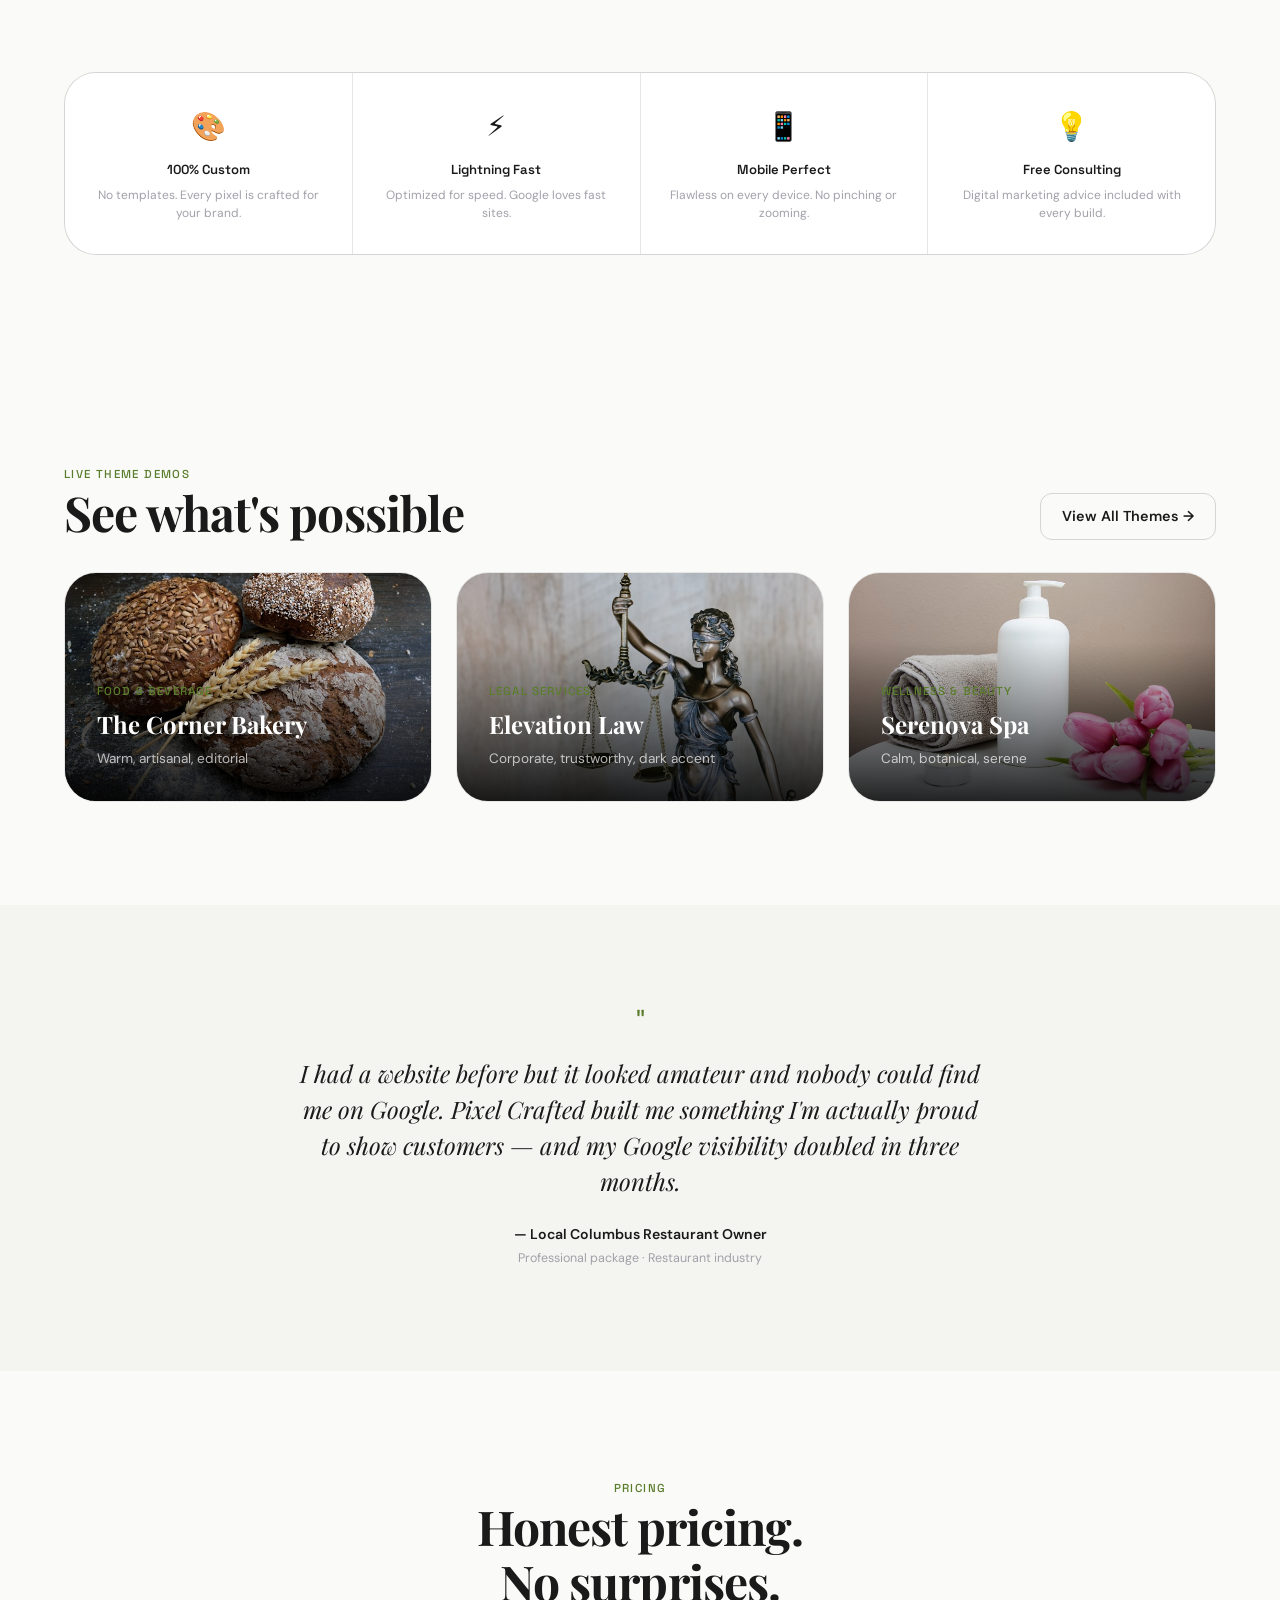
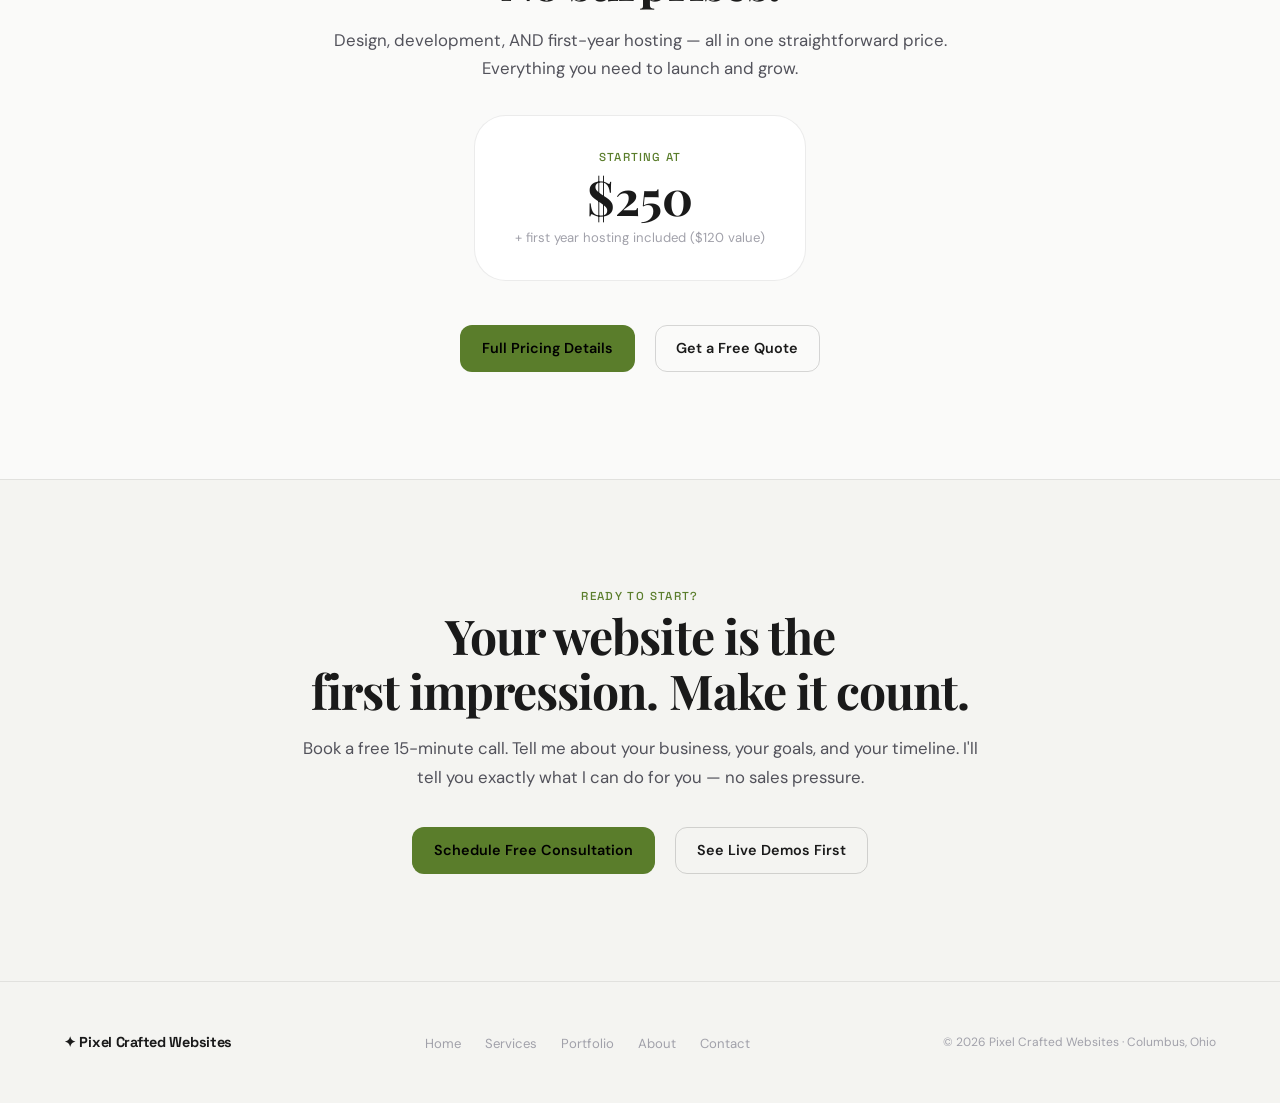
==== commit 408c3e46: "Default to light mode and localize assets" ====
--- a/index.html
+++ b/index.html
@@ -1,5 +1,5 @@
 <!DOCTYPE html>
-<html lang="en" data-theme="dark" data-style="default">
+<html lang="en" data-theme="light" data-style="default">
 <head>
   <meta charset="UTF-8">
   <meta name="viewport" content="width=device-width, initial-scale=1.0">
@@ -13,9 +13,9 @@
   <!-- NAV -->
   <nav class="nav">
     <div class="nav-inner">
-      <a href="index.html" class="nav-logo">
-        <img src="images/logo-mark.jpg" alt="Pixel Crafted" class="logo-mark">
-        Pixel Crafted
+      <a href="index.html" class="nav-logo" aria-label="Pixel Crafted Websites">
+        <img src="images/logo-animated.gif" alt="Pixel Crafted mark" class="logo-mark">
+        <img src="images/logo-horizontal.png" alt="Pixel Crafted Websites" class="logo-wordmark">
       </a>
       <ul class="nav-links" id="navLinks">
         <li><a href="index.html" class="active">Home</a></li>
@@ -26,10 +26,14 @@
       </ul>
       <div class="nav-actions">
         <div class="style-switcher">
-          <button class="style-btn active" data-style="default" data-tooltip="Default" aria-label="Default style"></button>
-          <button class="style-btn" data-style="bakery" data-tooltip="Bakery" aria-label="Bakery style"></button>
-          <button class="style-btn" data-style="law" data-tooltip="Law" aria-label="Law style"></button>
-          <button class="style-btn" data-style="spa" data-tooltip="Spa" aria-label="Spa style"></button>
+          <button class="style-btn active" data-style="default" data-tooltip="Default / Clean" title="Default / Clean" aria-label="Default style" aria-pressed="true"></button>
+          <button class="style-btn" data-style="bakery" data-tooltip="Bakery / Warm" title="Bakery / Warm" aria-label="Bakery style" aria-pressed="false"></button>
+          <button class="style-btn" data-style="law" data-tooltip="Law / Trust" title="Law / Trust" aria-label="Law style" aria-pressed="false"></button>
+          <button class="style-btn" data-style="spa" data-tooltip="Spa / Calm" title="Spa / Calm" aria-label="Spa style" aria-pressed="false"></button>
+          <button class="style-btn" data-style="dusk" data-tooltip="Dusk / Neon" title="Dusk / Neon" aria-label="Dusk style" aria-pressed="false"></button>
+          <button class="style-btn" data-style="ember" data-tooltip="Ember / Sunset" title="Ember / Sunset" aria-label="Ember style" aria-pressed="false"></button>
+          <button class="style-btn" data-style="moss" data-tooltip="Moss / Earth" title="Moss / Earth" aria-label="Moss style" aria-pressed="false"></button>
+          <button class="style-btn" data-style="paper" data-tooltip="Paper / Editorial" title="Paper / Editorial" aria-label="Paper style" aria-pressed="false"></button>
         </div>
         <button class="theme-toggle" id="themeToggle" aria-label="Toggle light/dark mode">
           <svg class="sun" viewBox="0 0 24 24" width="16" height="16" fill="none" stroke="currentColor" stroke-width="2" stroke-linecap="round" stroke-linejoin="round"><circle cx="12" cy="12" r="5"/><line x1="12" y1="1" x2="12" y2="3"/><line x1="12" y1="21" x2="12" y2="23"/><line x1="4.22" y1="4.22" x2="5.64" y2="5.64"/><line x1="18.36" y1="18.36" x2="19.78" y2="19.78"/><line x1="1" y1="12" x2="3" y2="12"/><line x1="21" y1="12" x2="23" y2="12"/><line x1="4.22" y1="19.78" x2="5.64" y2="18.36"/><line x1="18.36" y1="5.64" x2="19.78" y2="4.22"/></svg>
@@ -70,7 +74,7 @@
         </div>
       </div>
       <div class="hero-visual">
-        <img src="https://images.unsplash.com/photo-1467232004584-a241de8bcf5d?w=800&q=80" alt="Web design on screen">
+        <img src="images/hero-webdesign.jpg" alt="Web design on screen">
         <div style="position: absolute; bottom: 1rem; left: 1rem; right: 1rem; background: rgba(0,0,0,0.7); backdrop-filter: blur(8px); border-radius: 8px; padding: 0.75rem 1rem; display: flex; align-items: center; gap: 0.6rem;">
           <div style="width: 7px; height: 7px; background: #22c55e; border-radius: 50%; animation: pulse 2s infinite;"></div>
           <span style="font-family: var(--font-mono); font-size: 0.72rem; color: rgba(255,255,255,0.9);">Live custom builds — not templates</span>
@@ -103,7 +107,7 @@
   <section class="section">
     <div class="section-inner two-col">
       <div class="hero-visual hero-visual-circle">
-        <img src="https://images.unsplash.com/photo-1507238691740-187a5e850508?w=800&q=80" alt="Designer at work">
+        <img src="images/designer-at-work.jpg" alt="Designer at work">
       </div>
       <div>
         <span class="section-label">Why Pixel Crafted</span>
@@ -156,7 +160,7 @@
 
       <div class="grid-3">
         <a href="portfolio.html" class="portfolio-card">
-          <img src="https://images.unsplash.com/photo-1509440159596-0249088772ff?w=700&q=80" alt="Bakery website demo">
+          <img src="images/bakery-hero.jpg" alt="Bakery website demo">
           <div class="portfolio-card-overlay">
             <span class="portfolio-card-tag">Food & Beverage</span>
             <h3 class="portfolio-card-title">The Corner Bakery</h3>
@@ -164,7 +168,7 @@
           </div>
         </a>
         <a href="portfolio.html" class="portfolio-card">
-          <img src="https://images.unsplash.com/photo-1589829545856-d10d557cf95f?w=700&q=80" alt="Law firm website demo">
+          <img src="images/law-hero.jpg" alt="Law firm website demo">
           <div class="portfolio-card-overlay">
             <span class="portfolio-card-tag">Legal Services</span>
             <h3 class="portfolio-card-title">Elevation Law</h3>
@@ -172,7 +176,7 @@
           </div>
         </a>
         <a href="portfolio.html" class="portfolio-card">
-          <img src="https://images.unsplash.com/photo-1540555700478-4be289fbecef?w=700&q=80" alt="Spa website demo">
+          <img src="images/spa-hero.jpg" alt="Spa website demo">
           <div class="portfolio-card-overlay">
             <span class="portfolio-card-tag">Wellness & Beauty</span>
             <h3 class="portfolio-card-title">Serenova Spa</h3>
--- a/css/styles.css
+++ b/css/styles.css
@@ -7,7 +7,7 @@
 /* ============================================
    CSS VARIABLES — Architecture:
    data-theme  = light | dark  (color mode)
-   data-style  = default | bakery | law | spa (industry style)
+   data-style  = default | bakery | law | spa | dusk | ember | moss | paper (industry/style variants)
    ============================================ */
 
 /* === BASE / DEFAULT DARK === */
@@ -105,24 +105,24 @@
 
 /* === LAW DARK === */
 [data-theme="dark"][data-style="law"] {
-  --bg-primary: #0b1220;
-  --bg-secondary: #0f1929;
-  --bg-card: #152035;
-  --bg-elevated: #1c2d4a;
+  --bg-primary: #0a1220;
+  --bg-secondary: #0f1a2d;
+  --bg-card: #16233b;
+  --bg-elevated: #213353;
   --text-primary: #e8eef5;
-  --text-secondary: #8a9cc2;
-  --text-muted: #5a6e8c;
-  --accent: #c9a84c;
-  --accent-hover: #b8973b;
+  --text-secondary: #c2d0e8;
+  --text-muted: #8fa2c4;
+  --accent: #e2c15c;
+  --accent-hover: #d2b24d;
   --accent-dim: rgba(201, 168, 76, 0.1);
-  --accent-glow: rgba(201, 168, 76, 0.22);
-  --border: rgba(255,255,255,0.06);
-  --border-strong: rgba(255,255,255,0.12);
+  --accent-glow: rgba(226, 193, 92, 0.26);
+  --border: rgba(255,255,255,0.08);
+  --border-strong: rgba(255,255,255,0.16);
   --shadow: 0 4px 24px rgba(0,0,0,0.5);
   --shadow-lg: 0 8px 48px rgba(0,0,0,0.6);
   --style-btn-bg: var(--bg-card);
-  --nav-bg: rgba(11,18,32,0.92);
-  --hero-gradient: radial-gradient(ellipse at top right, rgba(201,168,76,0.07) 0%, transparent 60%);
+  --nav-bg: rgba(10,18,32,0.94);
+  --hero-gradient: radial-gradient(ellipse at top right, rgba(226,193,92,0.08) 0%, transparent 60%);
 }
 
 /* === LAW LIGHT === */
@@ -132,8 +132,8 @@
   --bg-card: #ffffff;
   --bg-elevated: #ffffff;
   --text-primary: #1a2744;
-  --text-secondary: #3d5090;
-  --text-muted: #6b82b8;
+  --text-secondary: #334a7a;
+  --text-muted: #5d729e;
   --accent: #1a2744;
   --accent-hover: #0f1929;
   --accent-dim: rgba(26, 39, 68, 0.08);
@@ -191,6 +191,182 @@
   --hero-gradient: radial-gradient(ellipse at top right, rgba(61,107,74,0.06) 0%, transparent 60%);
 }
 
+/* === DUSK DARK === */
+[data-theme="dark"][data-style="dusk"] {
+  --bg-primary: #090811;
+  --bg-secondary: #121225;
+  --bg-card: #1a1832;
+  --bg-elevated: #25224a;
+  --text-primary: #f4f1ff;
+  --text-secondary: #c9c2ff;
+  --text-muted: #8f87c7;
+  --accent: #ff4fa6;
+  --accent-hover: #e53c95;
+  --accent-dim: rgba(255, 79, 166, 0.12);
+  --accent-glow: rgba(255, 79, 166, 0.24);
+  --border: rgba(255,255,255,0.08);
+  --border-strong: rgba(255,255,255,0.16);
+  --shadow: 0 4px 24px rgba(0,0,0,0.5);
+  --shadow-lg: 0 8px 48px rgba(0,0,0,0.62);
+  --style-btn-bg: var(--bg-card);
+  --nav-bg: rgba(9,8,17,0.92);
+  --hero-gradient: radial-gradient(ellipse at top right, rgba(255,79,166,0.1) 0%, transparent 60%);
+}
+
+/* === DUSK LIGHT === */
+[data-theme="light"][data-style="dusk"] {
+  --bg-primary: #fbf8ff;
+  --bg-secondary: #f0ebff;
+  --bg-card: #ffffff;
+  --bg-elevated: #ffffff;
+  --text-primary: #22183d;
+  --text-secondary: #5a4f86;
+  --text-muted: #8c7fb3;
+  --accent: #ff4fa6;
+  --accent-hover: #e53c95;
+  --accent-dim: rgba(255, 79, 166, 0.09);
+  --accent-glow: rgba(255, 79, 166, 0.18);
+  --border: rgba(34,24,61,0.08);
+  --border-strong: rgba(34,24,61,0.16);
+  --shadow: 0 4px 24px rgba(34,24,61,0.08);
+  --shadow-lg: 0 8px 48px rgba(34,24,61,0.12);
+  --style-btn-bg: var(--bg-card);
+  --nav-bg: rgba(251,248,255,0.93);
+  --hero-gradient: radial-gradient(ellipse at top right, rgba(255,79,166,0.09) 0%, transparent 60%);
+}
+
+/* === EMBER DARK === */
+[data-theme="dark"][data-style="ember"] {
+  --bg-primary: #110f10;
+  --bg-secondary: #1c1716;
+  --bg-card: #2a1f1c;
+  --bg-elevated: #392824;
+  --text-primary: #fff5ef;
+  --text-secondary: #e3b39e;
+  --text-muted: #b17d67;
+  --accent: #ff9d5c;
+  --accent-hover: #f08a46;
+  --accent-dim: rgba(255, 157, 92, 0.12);
+  --accent-glow: rgba(255, 157, 92, 0.24);
+  --border: rgba(255,255,255,0.06);
+  --border-strong: rgba(255,255,255,0.12);
+  --shadow: 0 4px 24px rgba(0,0,0,0.55);
+  --shadow-lg: 0 8px 48px rgba(0,0,0,0.65);
+  --style-btn-bg: var(--bg-card);
+  --nav-bg: rgba(17,15,16,0.92);
+  --hero-gradient: radial-gradient(ellipse at top right, rgba(255,157,92,0.08) 0%, transparent 60%);
+}
+
+/* === EMBER LIGHT === */
+[data-theme="light"][data-style="ember"] {
+  --bg-primary: #fff8f2;
+  --bg-secondary: #f6e5d7;
+  --bg-card: #ffffff;
+  --bg-elevated: #ffffff;
+  --text-primary: #362218;
+  --text-secondary: #6f4531;
+  --text-muted: #a36b50;
+  --accent: #d66a33;
+  --accent-hover: #c95a24;
+  --accent-dim: rgba(214, 106, 51, 0.1);
+  --accent-glow: rgba(214, 106, 51, 0.2);
+  --border: rgba(54,34,24,0.1);
+  --border-strong: rgba(54,34,24,0.18);
+  --shadow: 0 4px 24px rgba(54,34,24,0.09);
+  --shadow-lg: 0 8px 48px rgba(54,34,24,0.14);
+  --style-btn-bg: var(--bg-card);
+  --nav-bg: rgba(255,248,242,0.94);
+  --hero-gradient: radial-gradient(ellipse at top right, rgba(214,106,51,0.08) 0%, transparent 60%);
+}
+
+/* === MOSS DARK === */
+[data-theme="dark"][data-style="moss"] {
+  --bg-primary: #0d120e;
+  --bg-secondary: #131b15;
+  --bg-card: #1b261d;
+  --bg-elevated: #223029;
+  --text-primary: #f1f7ef;
+  --text-secondary: #b7d0bc;
+  --text-muted: #85a18a;
+  --accent: #8fcc7a;
+  --accent-hover: #7dbb67;
+  --accent-dim: rgba(143, 204, 122, 0.12);
+  --accent-glow: rgba(143, 204, 122, 0.24);
+  --border: rgba(255,255,255,0.06);
+  --border-strong: rgba(255,255,255,0.12);
+  --shadow: 0 4px 24px rgba(0,0,0,0.5);
+  --shadow-lg: 0 8px 48px rgba(0,0,0,0.62);
+  --style-btn-bg: var(--bg-card);
+  --nav-bg: rgba(13,18,14,0.92);
+  --hero-gradient: radial-gradient(ellipse at top right, rgba(143,204,122,0.08) 0%, transparent 60%);
+}
+
+/* === MOSS LIGHT === */
+[data-theme="light"][data-style="moss"] {
+  --bg-primary: #f4f8f1;
+  --bg-secondary: #e2ecda;
+  --bg-card: #ffffff;
+  --bg-elevated: #ffffff;
+  --text-primary: #243322;
+  --text-secondary: #516851;
+  --text-muted: #7d927d;
+  --accent: #4d7e52;
+  --accent-hover: #3f6f45;
+  --accent-dim: rgba(77,126,82,0.09);
+  --accent-glow: rgba(77,126,82,0.18);
+  --border: rgba(36,51,34,0.1);
+  --border-strong: rgba(36,51,34,0.18);
+  --shadow: 0 4px 24px rgba(36,51,34,0.08);
+  --shadow-lg: 0 8px 48px rgba(36,51,34,0.12);
+  --style-btn-bg: var(--bg-card);
+  --nav-bg: rgba(244,248,241,0.94);
+  --hero-gradient: radial-gradient(ellipse at top right, rgba(77,126,82,0.08) 0%, transparent 60%);
+}
+
+/* === PAPER DARK === */
+[data-theme="dark"][data-style="paper"] {
+  --bg-primary: #0c0d10;
+  --bg-secondary: #14161a;
+  --bg-card: #1b1e24;
+  --bg-elevated: #242933;
+  --text-primary: #f6f7fb;
+  --text-secondary: #c7cfdd;
+  --text-muted: #8c96aa;
+  --accent: #8fb6ff;
+  --accent-hover: #739ef2;
+  --accent-dim: rgba(143, 182, 255, 0.12);
+  --accent-glow: rgba(143, 182, 255, 0.24);
+  --border: rgba(255,255,255,0.06);
+  --border-strong: rgba(255,255,255,0.12);
+  --shadow: 0 4px 24px rgba(0,0,0,0.52);
+  --shadow-lg: 0 8px 48px rgba(0,0,0,0.64);
+  --style-btn-bg: var(--bg-card);
+  --nav-bg: rgba(12,13,16,0.92);
+  --hero-gradient: radial-gradient(ellipse at top right, rgba(143,182,255,0.08) 0%, transparent 60%);
+}
+
+/* === PAPER LIGHT === */
+[data-theme="light"][data-style="paper"] {
+  --bg-primary: #fbfaf7;
+  --bg-secondary: #f1ece4;
+  --bg-card: #ffffff;
+  --bg-elevated: #ffffff;
+  --text-primary: #23252b;
+  --text-secondary: #58606e;
+  --text-muted: #8a8f9c;
+  --accent: #5078c9;
+  --accent-hover: #3f67b1;
+  --accent-dim: rgba(80,120,201,0.08);
+  --accent-glow: rgba(80,120,201,0.18);
+  --border: rgba(35,37,43,0.09);
+  --border-strong: rgba(35,37,43,0.16);
+  --shadow: 0 4px 24px rgba(35,37,43,0.08);
+  --shadow-lg: 0 8px 48px rgba(35,37,43,0.12);
+  --style-btn-bg: var(--bg-card);
+  --nav-bg: rgba(251,250,247,0.94);
+  --hero-gradient: radial-gradient(ellipse at top right, rgba(80,120,201,0.08) 0%, transparent 60%);
+}
+
 /* === SHARED TOKENS === */
 :root {
   --radius: 12px;
@@ -266,17 +442,23 @@
   color: var(--text-primary);
   display: flex;
   align-items: center;
-  gap: 0.4rem;
+  gap: 0.55rem;
   white-space: nowrap;
   flex-shrink: 0;
 }
 
 .nav-logo .logo-mark {
-  width: 36px;
-  height: 36px;
+  width: 38px;
+  height: 38px;
   border-radius: 50%;
   overflow: hidden;
   flex-shrink: 0;
+  display: block;
+}
+
+.nav-logo .logo-wordmark {
+  width: clamp(92px, 14vw, 148px);
+  height: auto;
   display: block;
 }
 
@@ -330,8 +512,8 @@
 }
 
 .style-btn {
-  width: 28px;
-  height: 28px;
+  width: 30px;
+  height: 30px;
   border-radius: 7px;
   border: 1.5px solid transparent;
   display: flex;
@@ -364,6 +546,22 @@
 
 .style-btn[data-style="spa"] {
   background: linear-gradient(135deg, #3d6b4a, #e8f0e8);
+}
+
+.style-btn[data-style="dusk"] {
+  background: linear-gradient(135deg, #ff4fa6, #5f4bff);
+}
+
+.style-btn[data-style="ember"] {
+  background: linear-gradient(135deg, #d66a33, #ffcf77);
+}
+
+.style-btn[data-style="moss"] {
+  background: linear-gradient(135deg, #4d7e52, #d8e7c8);
+}
+
+.style-btn[data-style="paper"] {
+  background: linear-gradient(135deg, #5078c9, #fbfaf7);
 }
 
 .style-btn::after {
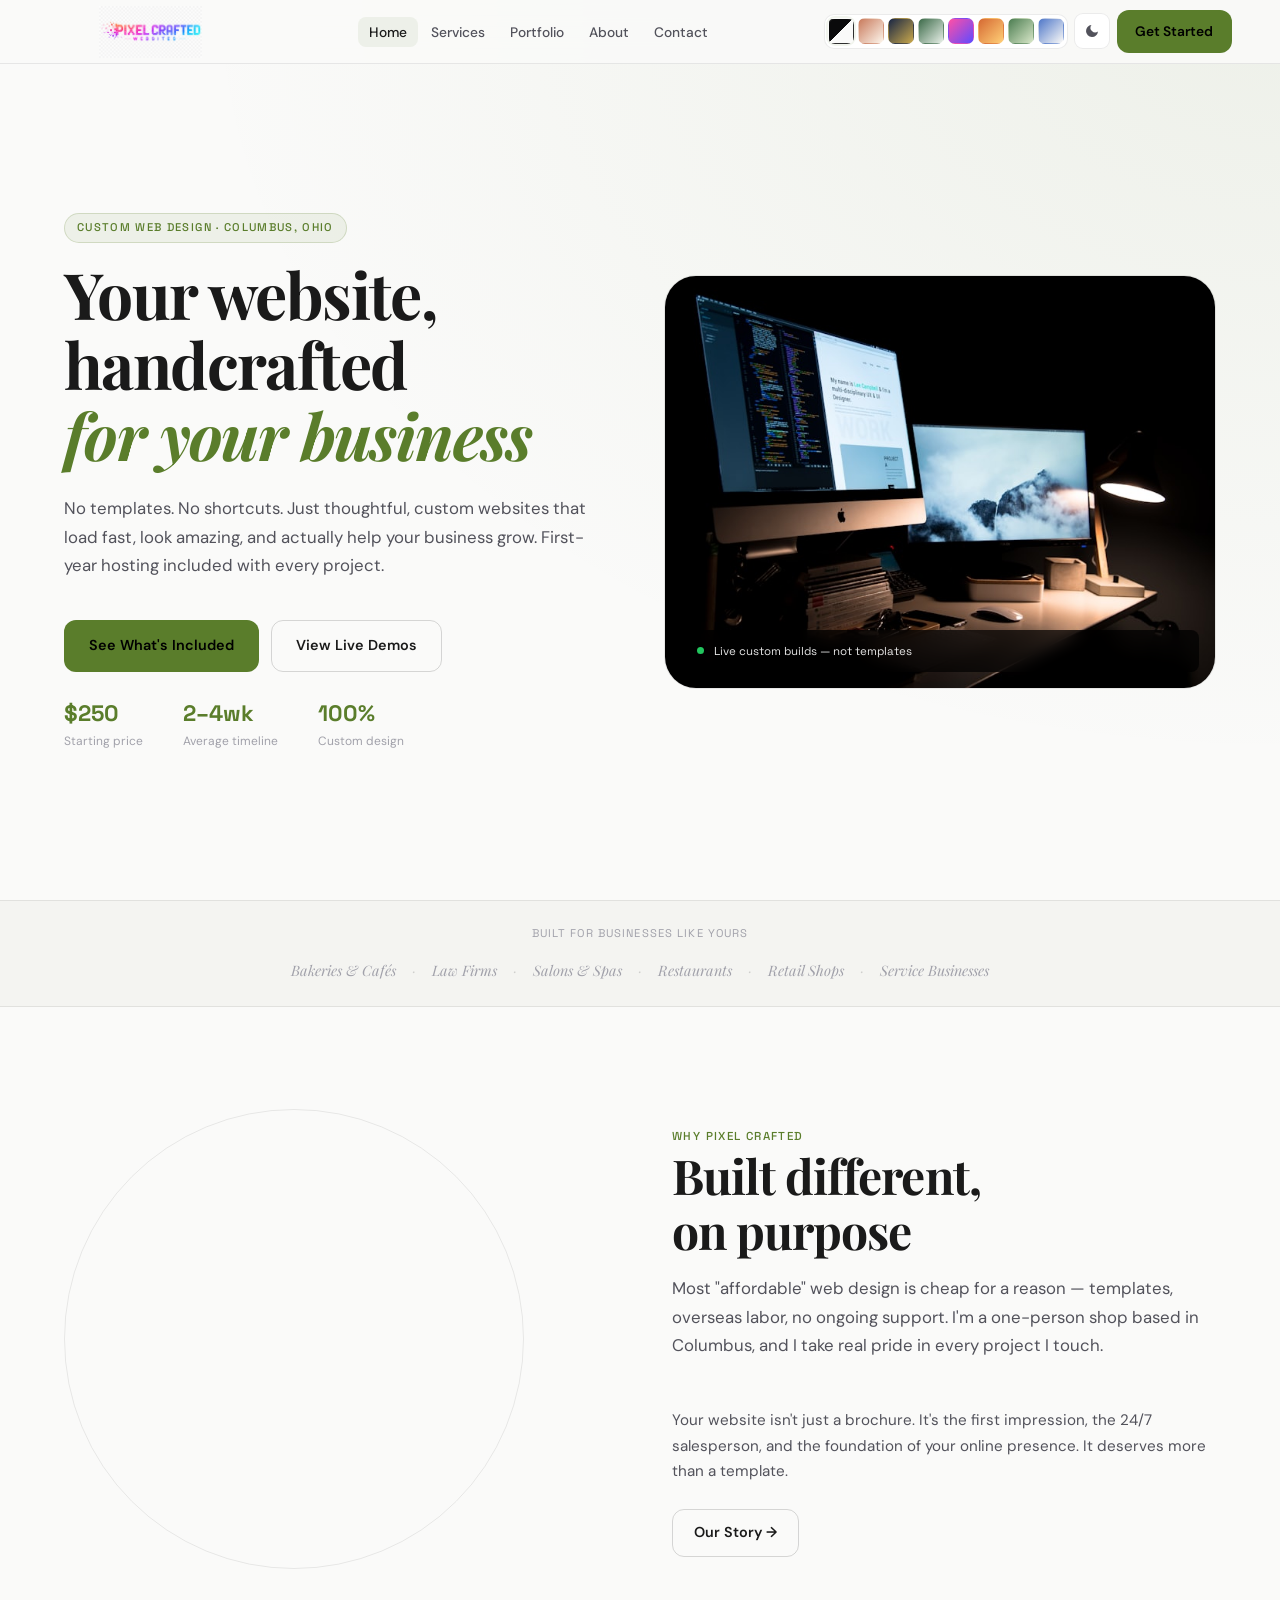
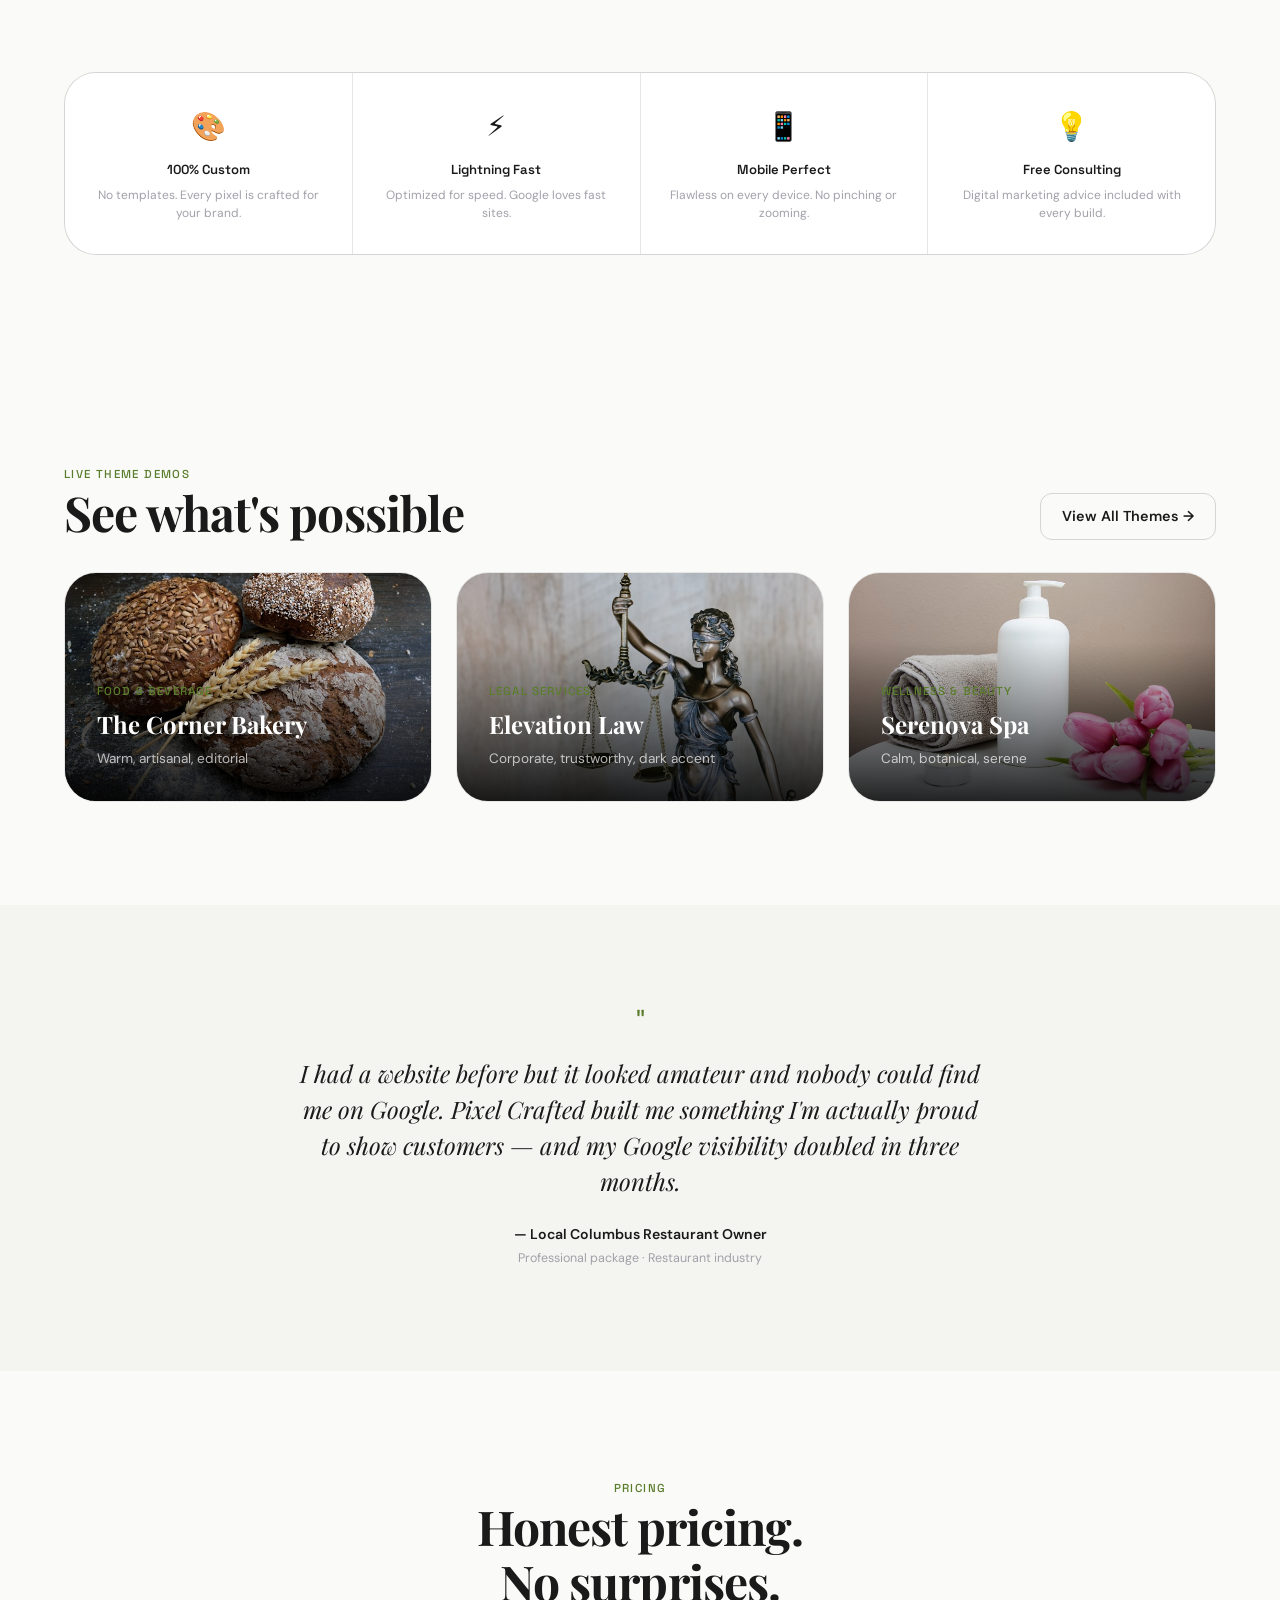
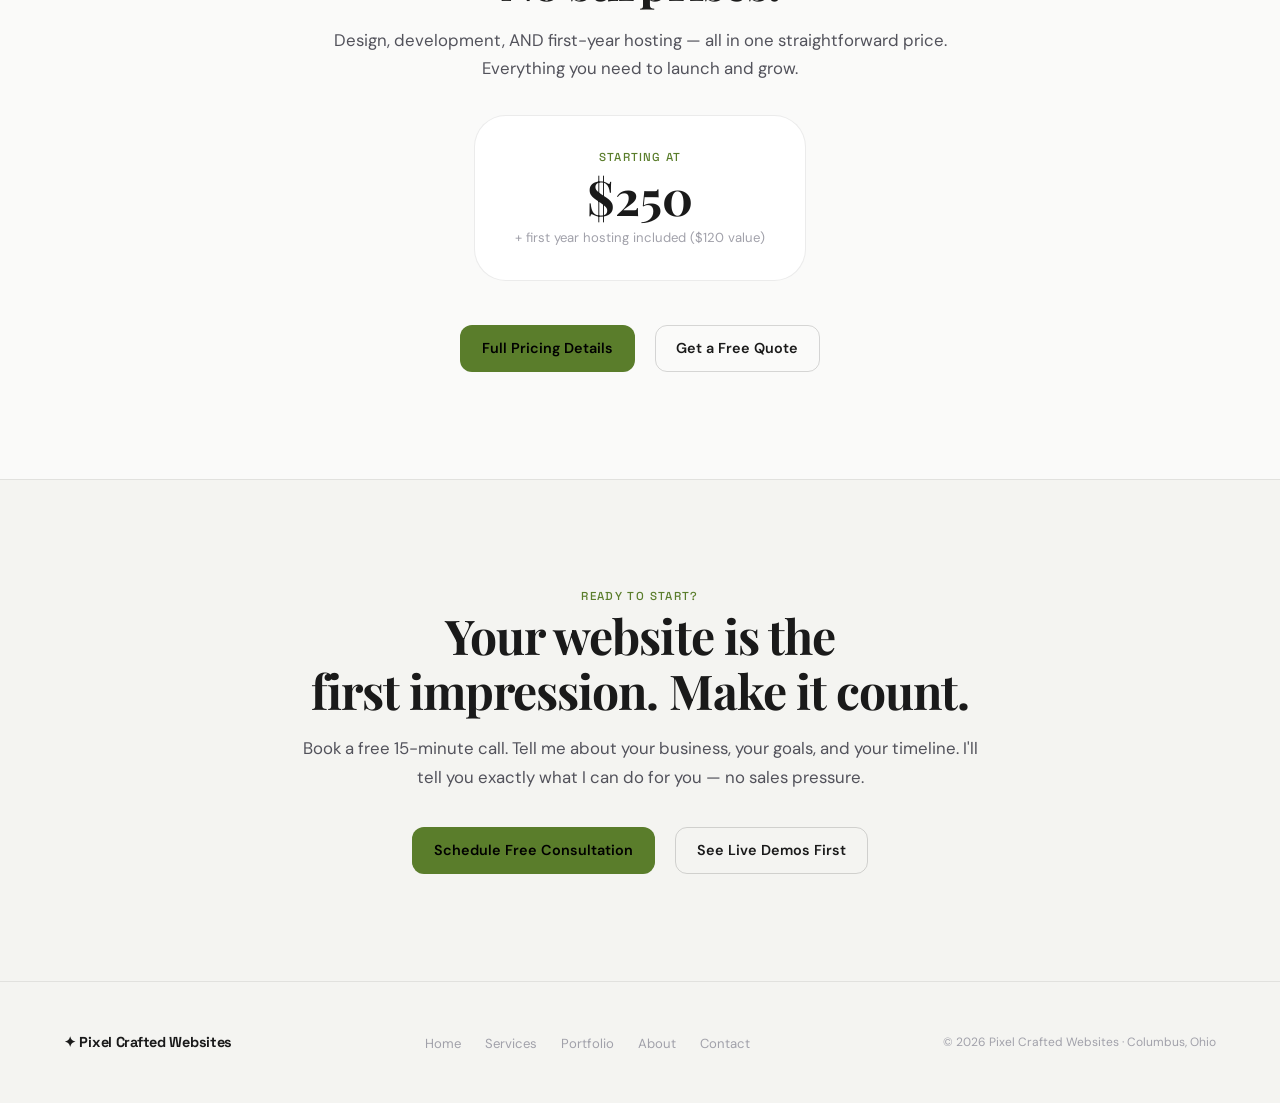
==== commit 0376932d: "Use logo wordmark only in header" ====
--- a/index.html
+++ b/index.html
@@ -14,7 +14,6 @@
   <nav class="nav">
     <div class="nav-inner">
       <a href="index.html" class="nav-logo" aria-label="Pixel Crafted Websites">
-        <img src="images/logo-animated.gif" alt="Pixel Crafted mark" class="logo-mark">
         <img src="images/logo-horizontal.png" alt="Pixel Crafted Websites" class="logo-wordmark">
       </a>
       <ul class="nav-links" id="navLinks">
--- a/css/styles.css
+++ b/css/styles.css
@@ -447,17 +447,10 @@
   flex-shrink: 0;
 }
 
-.nav-logo .logo-mark {
-  width: 38px;
-  height: 38px;
-  border-radius: 50%;
-  overflow: hidden;
-  flex-shrink: 0;
-  display: block;
-}
-
 .nav-logo .logo-wordmark {
-  width: clamp(92px, 14vw, 148px);
+  width: clamp(140px, 16vw, 220px);
+  max-height: 52px;
+  object-fit: contain;
   height: auto;
   display: block;
 }
@@ -650,6 +643,17 @@
 @media (min-width: 769px) {
   .nav { padding: 0 clamp(1.5rem, 5vw, 3rem); }
 
+  .nav-inner {
+    gap: 1rem;
+  }
+
+  .nav-logo {
+    flex-direction: column;
+    align-items: flex-start;
+    gap: 0.2rem;
+    line-height: 1;
+  }
+
   .nav-links {
     display: flex;
     flex-direction: row;
@@ -661,17 +665,26 @@
   }
 
   .nav-links a {
-    font-size: 0.88rem;
-    padding: 0.4rem 0.75rem;
+    font-size: 0.86rem;
+    padding: 0.38rem 0.7rem;
   }
 
   .nav-hamburger { display: none; }
 
-  .style-switcher { display: flex; }
+  .style-switcher {
+    display: flex;
+    gap: 0.25rem;
+    padding: 0.2rem;
+  }
+
+  .style-btn {
+    width: 26px;
+    height: 26px;
+  }
 
   .nav .btn-primary {
-    padding: 0.6rem 1.25rem;
-    font-size: 0.88rem;
+    padding: 0.58rem 1.1rem;
+    font-size: 0.86rem;
   }
 }
 
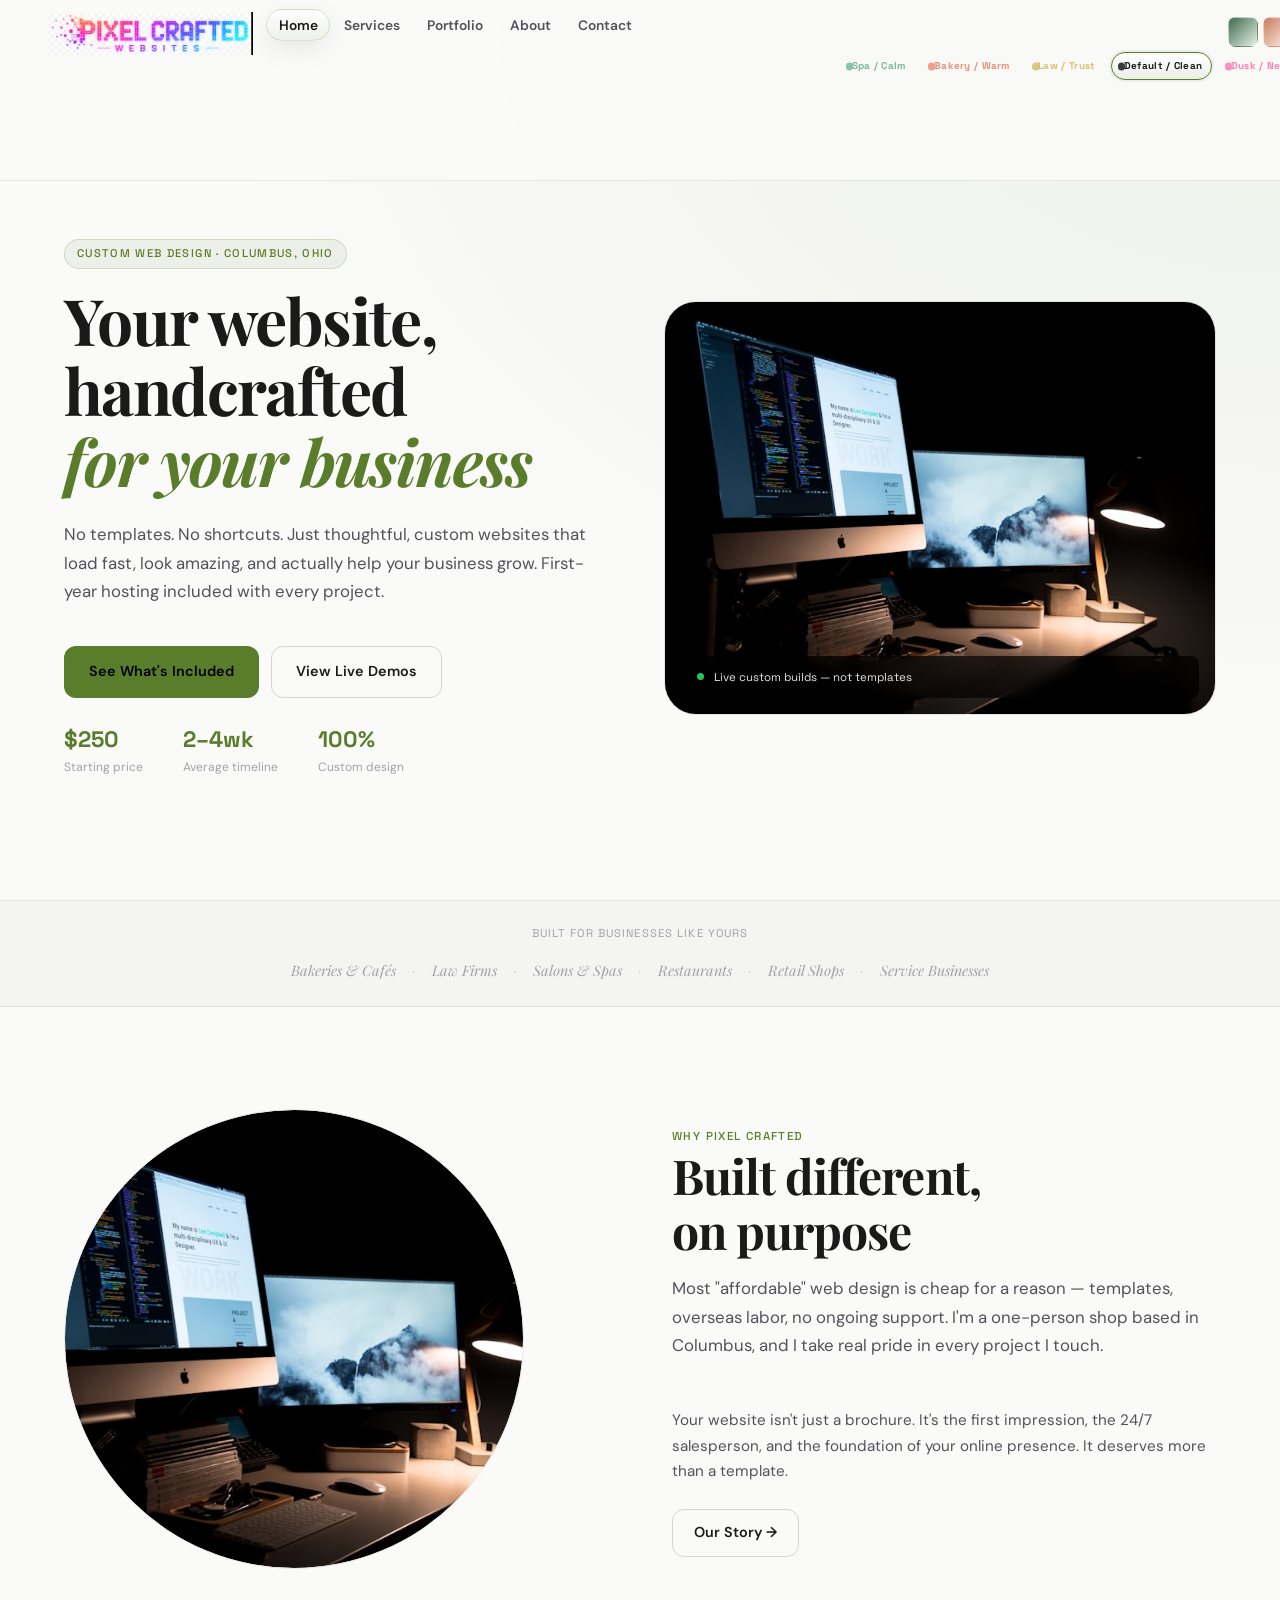
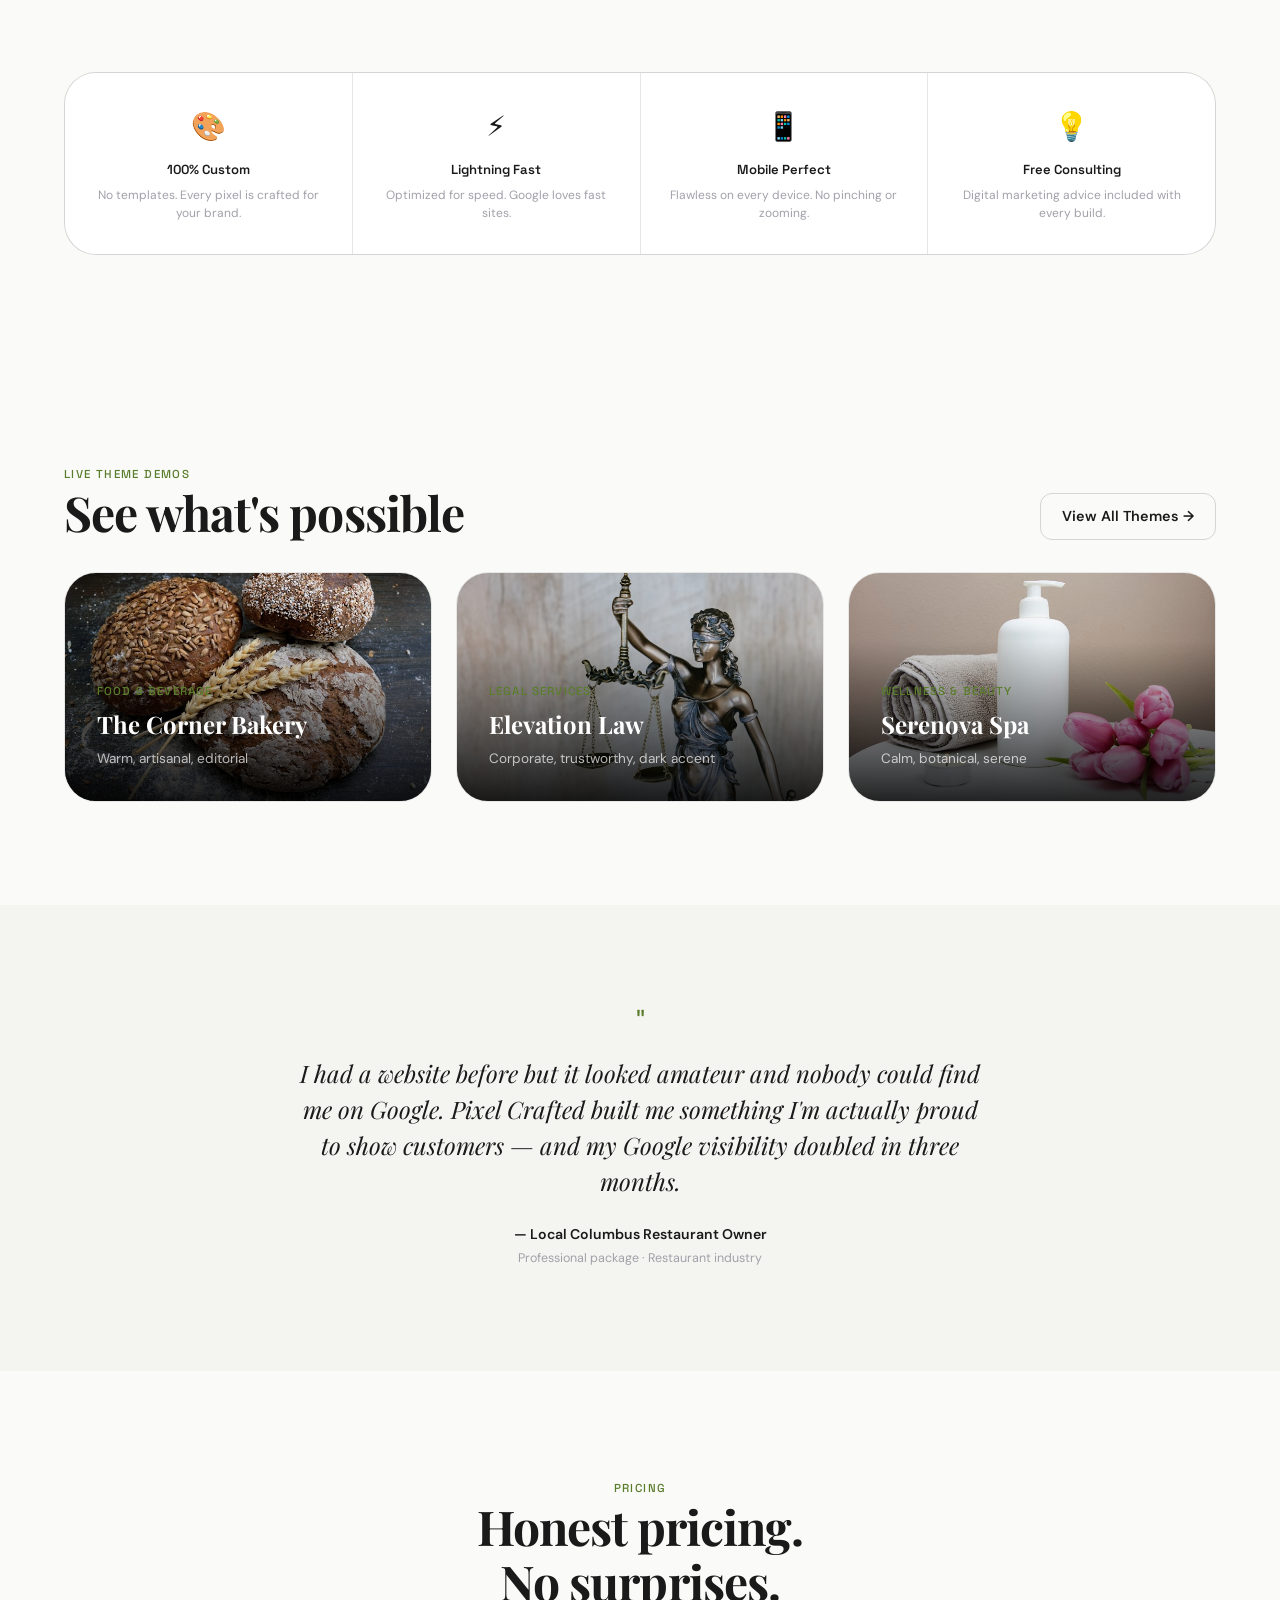
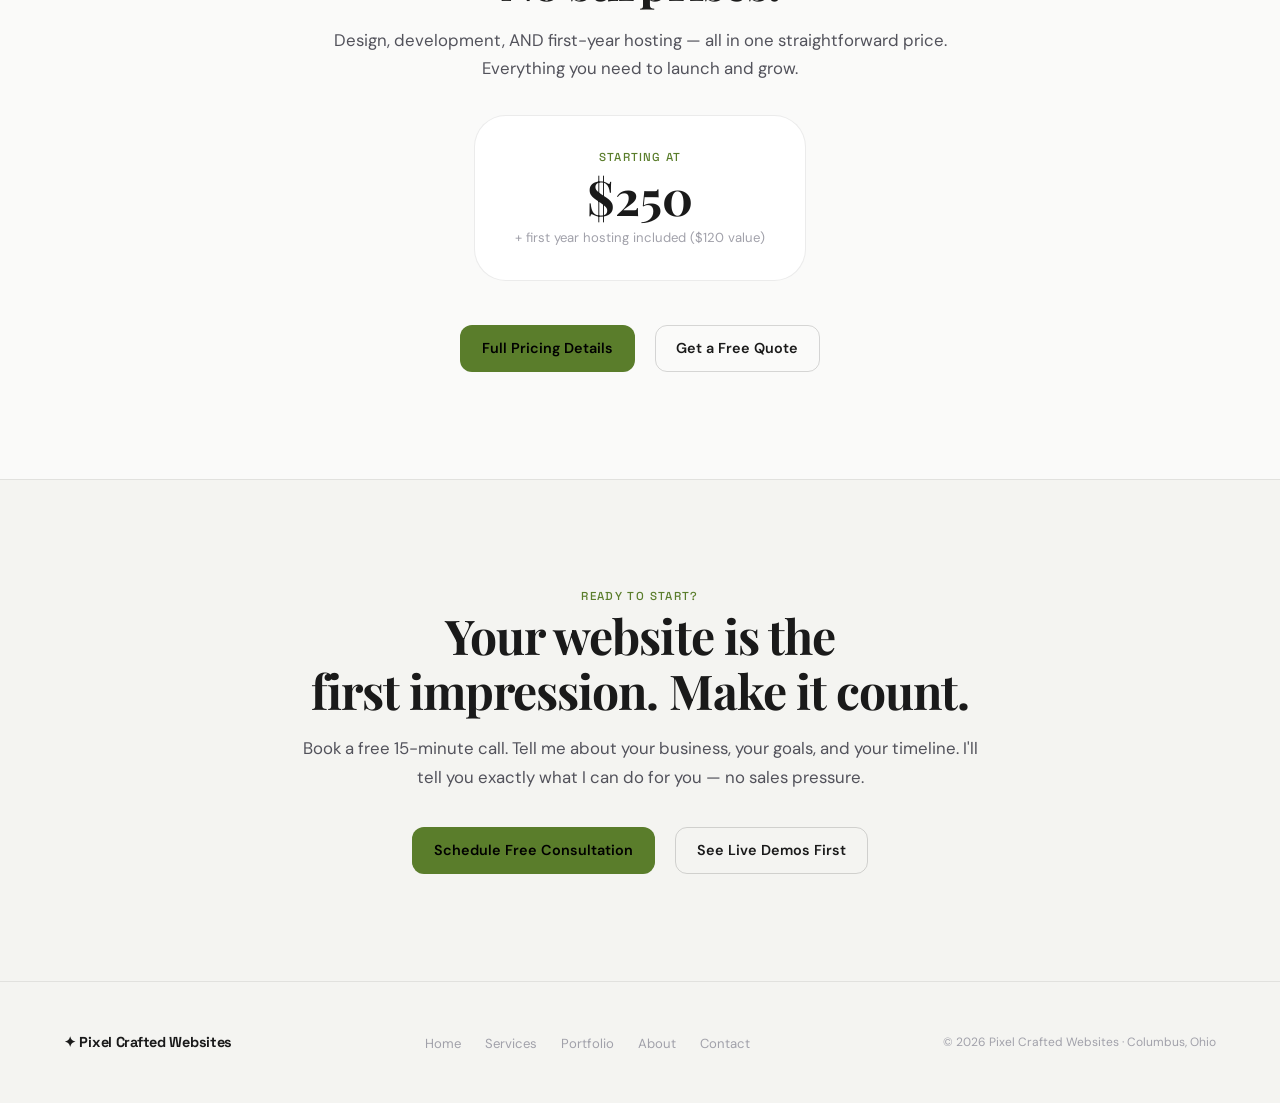
==== commit 23ac01f2: "Fix header layout and broken theme assets" ====
--- a/index.html
+++ b/index.html
@@ -25,14 +25,26 @@
       </ul>
       <div class="nav-actions">
         <div class="style-switcher">
-          <button class="style-btn active" data-style="default" data-tooltip="Default / Clean" title="Default / Clean" aria-label="Default style" aria-pressed="true"></button>
-          <button class="style-btn" data-style="bakery" data-tooltip="Bakery / Warm" title="Bakery / Warm" aria-label="Bakery style" aria-pressed="false"></button>
-          <button class="style-btn" data-style="law" data-tooltip="Law / Trust" title="Law / Trust" aria-label="Law style" aria-pressed="false"></button>
-          <button class="style-btn" data-style="spa" data-tooltip="Spa / Calm" title="Spa / Calm" aria-label="Spa style" aria-pressed="false"></button>
-          <button class="style-btn" data-style="dusk" data-tooltip="Dusk / Neon" title="Dusk / Neon" aria-label="Dusk style" aria-pressed="false"></button>
-          <button class="style-btn" data-style="ember" data-tooltip="Ember / Sunset" title="Ember / Sunset" aria-label="Ember style" aria-pressed="false"></button>
-          <button class="style-btn" data-style="moss" data-tooltip="Moss / Earth" title="Moss / Earth" aria-label="Moss style" aria-pressed="false"></button>
-          <button class="style-btn" data-style="paper" data-tooltip="Paper / Editorial" title="Paper / Editorial" aria-label="Paper style" aria-pressed="false"></button>
+          <div class="style-switcher-row">
+            <button class="style-btn active" data-style="spa" data-tooltip="Spa / Calm" title="Spa / Calm" aria-label="Spa style" aria-pressed="true"></button>
+            <button class="style-btn" data-style="bakery" data-tooltip="Bakery / Warm" title="Bakery / Warm" aria-label="Bakery style" aria-pressed="false"></button>
+            <button class="style-btn" data-style="law" data-tooltip="Law / Trust" title="Law / Trust" aria-label="Law style" aria-pressed="false"></button>
+            <button class="style-btn" data-style="default" data-tooltip="Default / Clean" title="Default / Clean" aria-label="Default style" aria-pressed="false"></button>
+            <button class="style-btn" data-style="dusk" data-tooltip="Dusk / Neon" title="Dusk / Neon" aria-label="Dusk style" aria-pressed="false"></button>
+            <button class="style-btn" data-style="ember" data-tooltip="Ember / Sunset" title="Ember / Sunset" aria-label="Ember style" aria-pressed="false"></button>
+            <button class="style-btn" data-style="moss" data-tooltip="Moss / Earth" title="Moss / Earth" aria-label="Moss style" aria-pressed="false"></button>
+            <button class="style-btn" data-style="paper" data-tooltip="Paper / Editorial" title="Paper / Editorial" aria-label="Paper style" aria-pressed="false"></button>
+          </div>
+          <div class="style-switcher-labels" aria-label="Theme names">
+            <button class="style-label active" data-style="spa" aria-label="Spa / Calm" aria-pressed="true">Spa / Calm</button>
+            <button class="style-label" data-style="bakery" aria-label="Bakery / Warm" aria-pressed="false">Bakery / Warm</button>
+            <button class="style-label" data-style="law" aria-label="Law / Trust" aria-pressed="false">Law / Trust</button>
+            <button class="style-label" data-style="default" aria-label="Default / Clean" aria-pressed="false">Default / Clean</button>
+            <button class="style-label" data-style="dusk" aria-label="Dusk / Neon" aria-pressed="false">Dusk / Neon</button>
+            <button class="style-label" data-style="ember" aria-label="Ember / Sunset" aria-pressed="false">Ember / Sunset</button>
+            <button class="style-label" data-style="moss" aria-label="Moss / Earth" aria-pressed="false">Moss / Earth</button>
+            <button class="style-label" data-style="paper" aria-label="Paper / Editorial" aria-pressed="false">Paper / Editorial</button>
+          </div>
         </div>
         <button class="theme-toggle" id="themeToggle" aria-label="Toggle light/dark mode">
           <svg class="sun" viewBox="0 0 24 24" width="16" height="16" fill="none" stroke="currentColor" stroke-width="2" stroke-linecap="round" stroke-linejoin="round"><circle cx="12" cy="12" r="5"/><line x1="12" y1="1" x2="12" y2="3"/><line x1="12" y1="21" x2="12" y2="23"/><line x1="4.22" y1="4.22" x2="5.64" y2="5.64"/><line x1="18.36" y1="18.36" x2="19.78" y2="19.78"/><line x1="1" y1="12" x2="3" y2="12"/><line x1="21" y1="12" x2="23" y2="12"/><line x1="4.22" y1="19.78" x2="5.64" y2="18.36"/><line x1="18.36" y1="5.64" x2="19.78" y2="4.22"/></svg>
@@ -106,7 +118,7 @@
   <section class="section">
     <div class="section-inner two-col">
       <div class="hero-visual hero-visual-circle">
-        <img src="images/designer-at-work.jpg" alt="Designer at work">
+        <img src="images/hero-webdesign.jpg" alt="Web design workspace">
       </div>
       <div>
         <span class="section-label">Why Pixel Crafted</span>
--- a/css/styles.css
+++ b/css/styles.css
@@ -412,11 +412,12 @@
 .nav {
   position: fixed;
   top: 0; left: 0; right: 0;
-  height: var(--nav-height);
+  min-height: var(--nav-height);
+  height: auto;
   z-index: 1000;
   display: flex;
   align-items: center;
-  padding: 0 1rem;
+  padding: 0.65rem 1rem 0.8rem;
   background: var(--nav-bg);
   backdrop-filter: blur(20px);
   -webkit-backdrop-filter: blur(20px);
@@ -448,8 +449,8 @@
 }
 
 .nav-logo .logo-wordmark {
-  width: clamp(140px, 16vw, 220px);
-  max-height: 52px;
+  width: clamp(170px, 16vw, 260px);
+  max-height: 56px;
   object-fit: contain;
   height: auto;
   display: block;
@@ -473,17 +474,23 @@
 .nav-links a {
   font-family: var(--font-body);
   font-size: 1rem;
-  font-weight: 500;
+  font-weight: 600;
   color: var(--text-secondary);
   padding: 0.75rem 1rem;
-  border-radius: 8px;
-  transition: color var(--transition), background var(--transition);
+  border-radius: 999px;
+  border: 1px solid transparent;
+  transition: transform var(--transition), color var(--transition), background var(--transition), border-color var(--transition), box-shadow var(--transition);
+  position: relative;
+  overflow: hidden;
 }
 
 .nav-links a:hover,
 .nav-links a.active {
   color: var(--text-primary);
-  background: var(--accent-dim);
+  background: linear-gradient(180deg, var(--bg-elevated), var(--accent-dim));
+  border-color: var(--accent-glow);
+  box-shadow: 0 8px 24px rgba(0,0,0,0.08);
+  transform: translateY(-1px);
 }
 
 .nav-actions {
@@ -496,25 +503,40 @@
 /* === STYLE SWITCHER === */
 .style-switcher {
   display: none;
+  flex-direction: column;
+  align-items: flex-end;
+  gap: 0.35rem;
+  padding: 0.1rem 0;
+  background: transparent;
+}
+
+.style-switcher-row,
+.style-switcher-labels {
+  display: flex;
   align-items: center;
   gap: 0.3rem;
-  padding: 0.25rem;
-  background: var(--bg-card);
-  border: 1px solid var(--border);
-  border-radius: 10px;
+  flex-wrap: nowrap;
+}
+
+.style-switcher-labels {
+  justify-content: flex-end;
+  gap: 0.35rem;
+  flex-wrap: wrap;
+  max-width: min(58vw, 680px);
 }
 
 .style-btn {
   width: 30px;
   height: 30px;
-  border-radius: 7px;
+  border-radius: 8px;
   border: 1.5px solid transparent;
   display: flex;
   align-items: center;
   justify-content: center;
-  transition: all var(--transition);
+  transition: transform var(--transition), box-shadow var(--transition), border-color var(--transition), outline-color var(--transition);
   position: relative;
   cursor: pointer;
+  box-shadow: inset 0 0 0 1px rgba(255,255,255,0.08);
 }
 
 .style-btn:hover { transform: scale(1.1); }
@@ -557,28 +579,62 @@
   background: linear-gradient(135deg, #5078c9, #fbfaf7);
 }
 
-.style-btn::after {
-  content: attr(data-tooltip);
+.style-label {
+  font-family: var(--font-mono);
+  font-size: 0.62rem;
+  font-weight: 700;
+  letter-spacing: 0.03em;
+  color: var(--text-muted);
+  background: linear-gradient(180deg, rgba(255,255,255,0.03), rgba(255,255,255,0.01));
+  border: 1px solid transparent;
+  padding: 0.32rem 0.56rem 0.32rem 0.74rem;
+  border-radius: 999px;
+  white-space: nowrap;
+  position: relative;
+  transition: color var(--transition), background var(--transition), border-color var(--transition), transform var(--transition), box-shadow var(--transition);
+  box-shadow: inset 0 0 0 1px rgba(255,255,255,0.04);
+}
+
+.style-label::before {
+  content: '';
+  width: 0.45rem;
+  height: 0.45rem;
+  border-radius: 999px;
   position: absolute;
-  bottom: calc(100% + 8px);
-  left: 50%;
-  transform: translateX(-50%);
-  background: var(--bg-elevated);
+  left: 0.38rem;
+  top: 50%;
+  transform: translateY(-50%);
+  background: currentColor;
+  opacity: 0.85;
+}
+
+.style-label:hover {
   color: var(--text-primary);
-  font-family: var(--font-mono);
-  font-size: 0.65rem;
-  font-weight: 500;
-  white-space: nowrap;
-  padding: 0.25rem 0.5rem;
-  border-radius: 5px;
-  border: 1px solid var(--border);
-  opacity: 0;
-  pointer-events: none;
-  transition: opacity 0.2s;
-  z-index: 100;
-}
-
-.style-btn:hover::after { opacity: 1; }
+  background: var(--accent-dim);
+  border-color: var(--accent-glow);
+  transform: translateY(-1px);
+  box-shadow: 0 8px 18px rgba(0,0,0,0.1);
+}
+
+.style-btn.active,
+.style-label.active {
+  border-color: var(--accent);
+  box-shadow: 0 0 0 2px var(--accent-dim);
+}
+
+.style-label.active {
+  color: var(--text-primary);
+  background: linear-gradient(180deg, var(--bg-elevated), var(--accent-dim));
+}
+
+.style-label[data-style="default"] { color: var(--text-primary); }
+.style-label[data-style="spa"] { color: #7ab89a; }
+.style-label[data-style="bakery"] { color: #e8917a; }
+.style-label[data-style="law"] { color: #d8c06f; }
+.style-label[data-style="dusk"] { color: #ff7db4; }
+.style-label[data-style="ember"] { color: #ff9d5c; }
+.style-label[data-style="moss"] { color: #91b88a; }
+.style-label[data-style="paper"] { color: #88aef2; }
 
 /* === THEME TOGGLE === */
 .theme-toggle {
@@ -641,17 +697,18 @@
 
 /* Desktop nav */
 @media (min-width: 769px) {
-  .nav { padding: 0 clamp(1.5rem, 5vw, 3rem); }
+  :root {
+    --nav-height: 116px;
+  }
+
+  .nav {
+    padding: 0.75rem clamp(1.5rem, 5vw, 3rem) 0.95rem;
+    align-items: flex-start;
+  }
 
   .nav-inner {
-    gap: 1rem;
-  }
-
-  .nav-logo {
-    flex-direction: column;
+    gap: 0.85rem;
     align-items: flex-start;
-    gap: 0.2rem;
-    line-height: 1;
   }
 
   .nav-links {
@@ -671,16 +728,19 @@
 
   .nav-hamburger { display: none; }
 
+  .nav-actions {
+    flex-wrap: wrap;
+    align-items: flex-end;
+    justify-content: flex-end;
+  }
+
   .style-switcher {
     display: flex;
-    gap: 0.25rem;
-    padding: 0.2rem;
+    flex: 1 1 100%;
+    margin-top: 0.2rem;
   }
 
-  .style-btn {
-    width: 26px;
-    height: 26px;
-  }
+  .style-btn { width: 30px; height: 30px; }
 
   .nav .btn-primary {
     padding: 0.58rem 1.1rem;
@@ -1731,6 +1791,7 @@
   }
 
   .hero-visual-circle {
+    width: min(460px, 100%);
     border-radius: 50%;
     aspect-ratio: 1;
     max-width: 460px;
@@ -1738,6 +1799,12 @@
     border: 1px solid var(--border);
   }
 
+  .hero-visual-circle img {
+    width: 100%;
+    height: 100%;
+    object-fit: cover;
+  }
+
   .hero-visual-circle img { border-radius: 50%; }
 
   .stat-card {
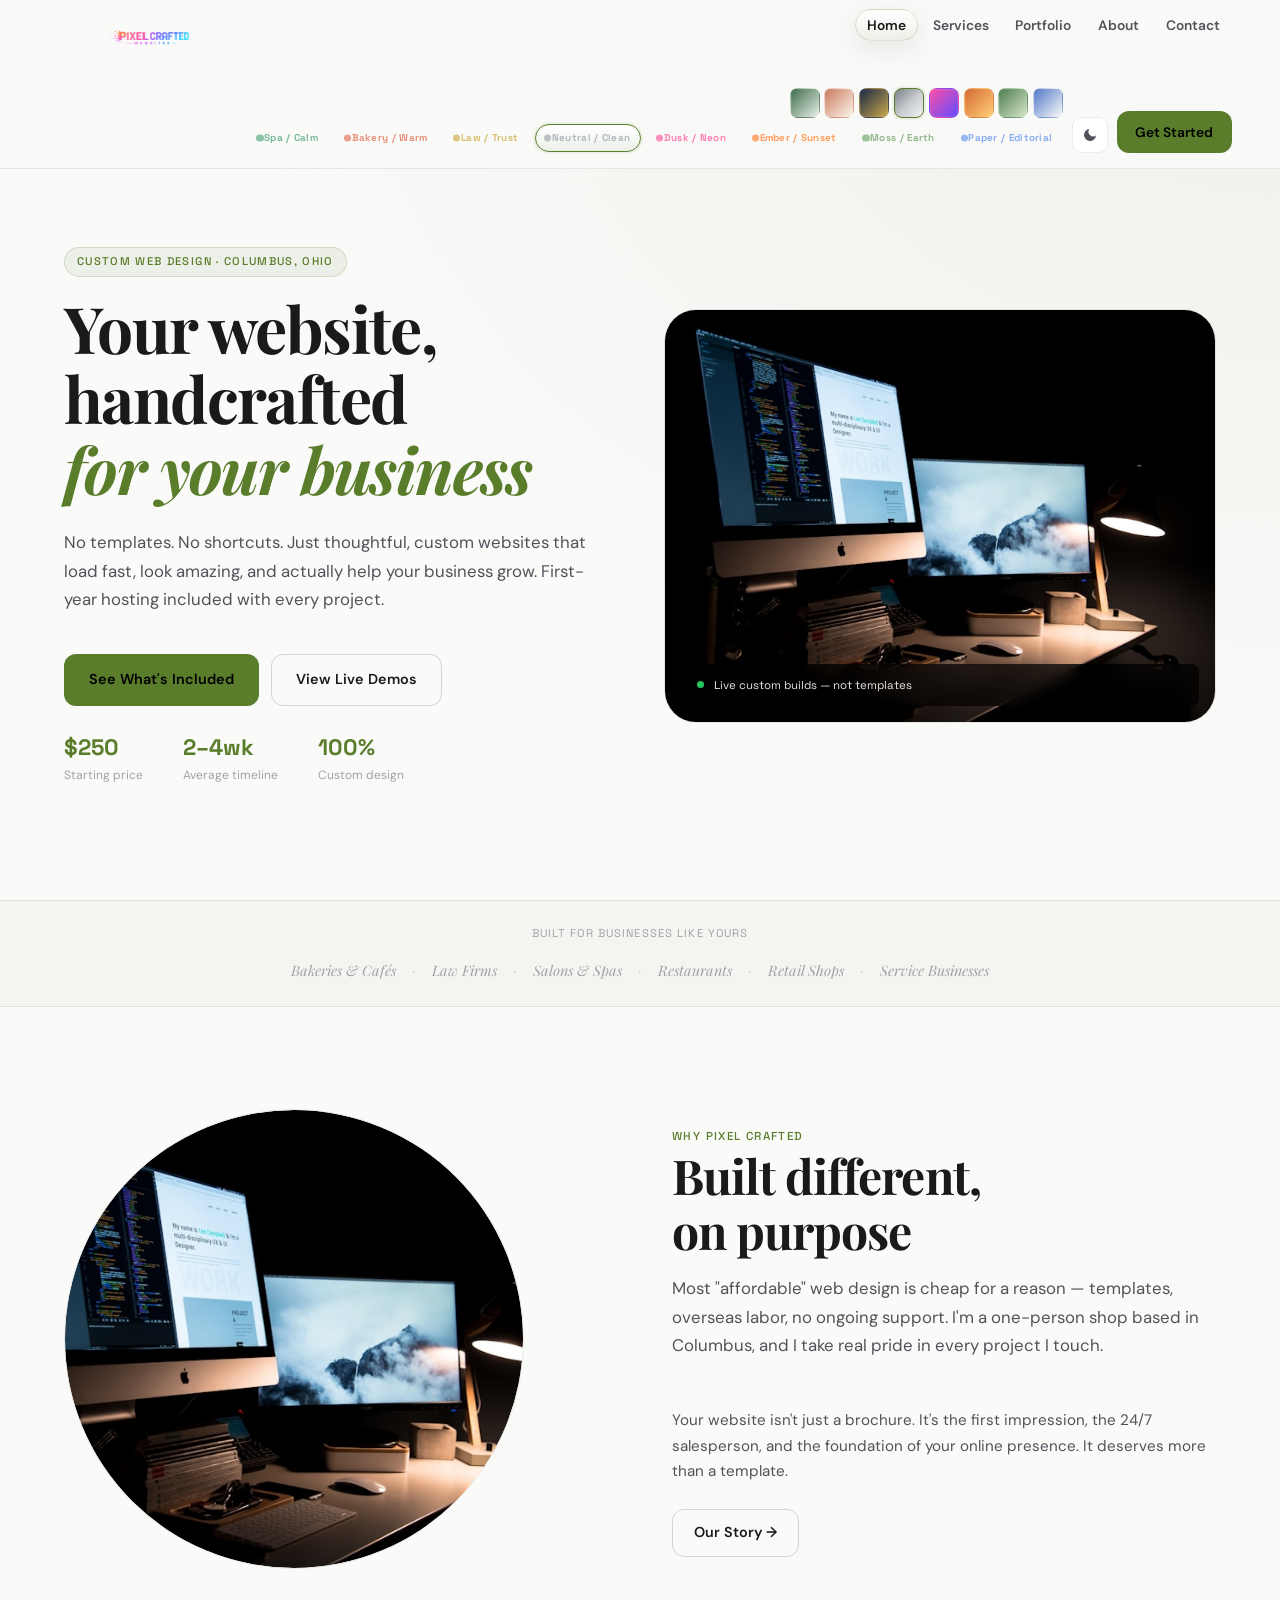
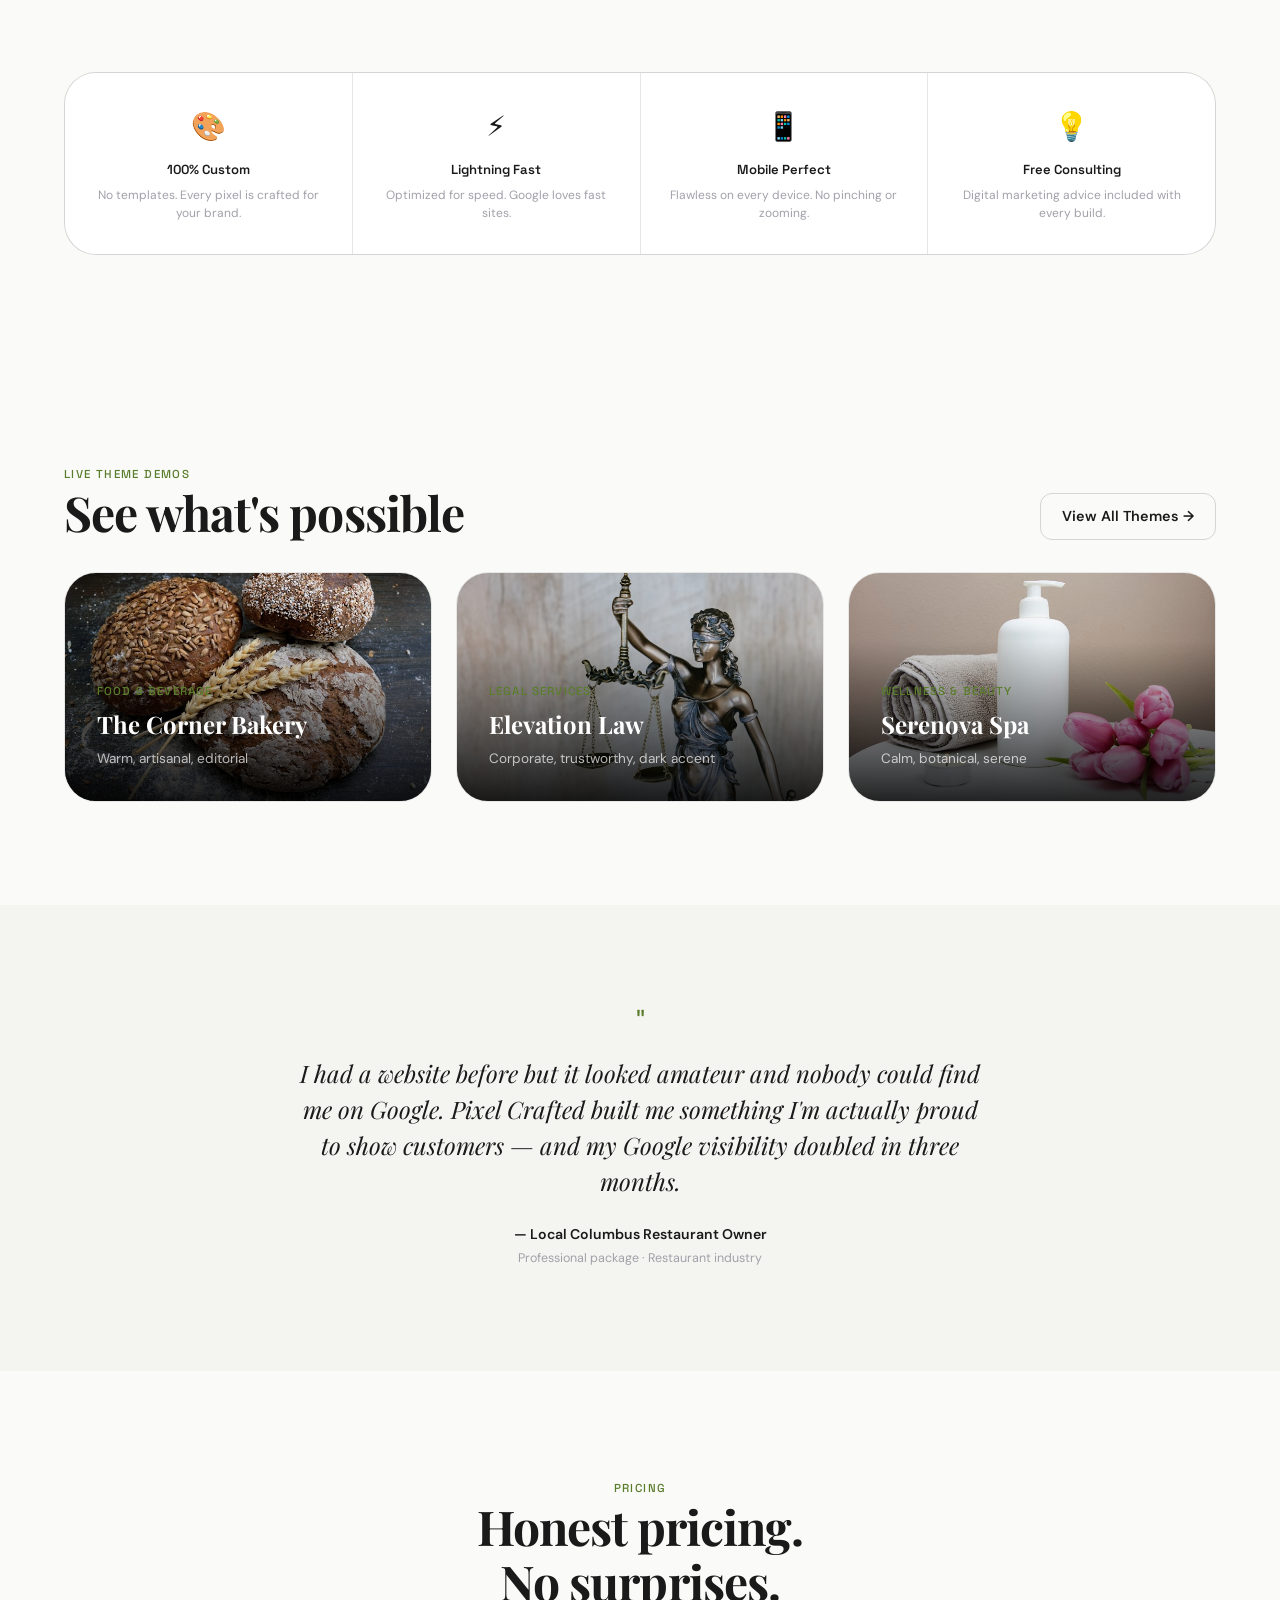
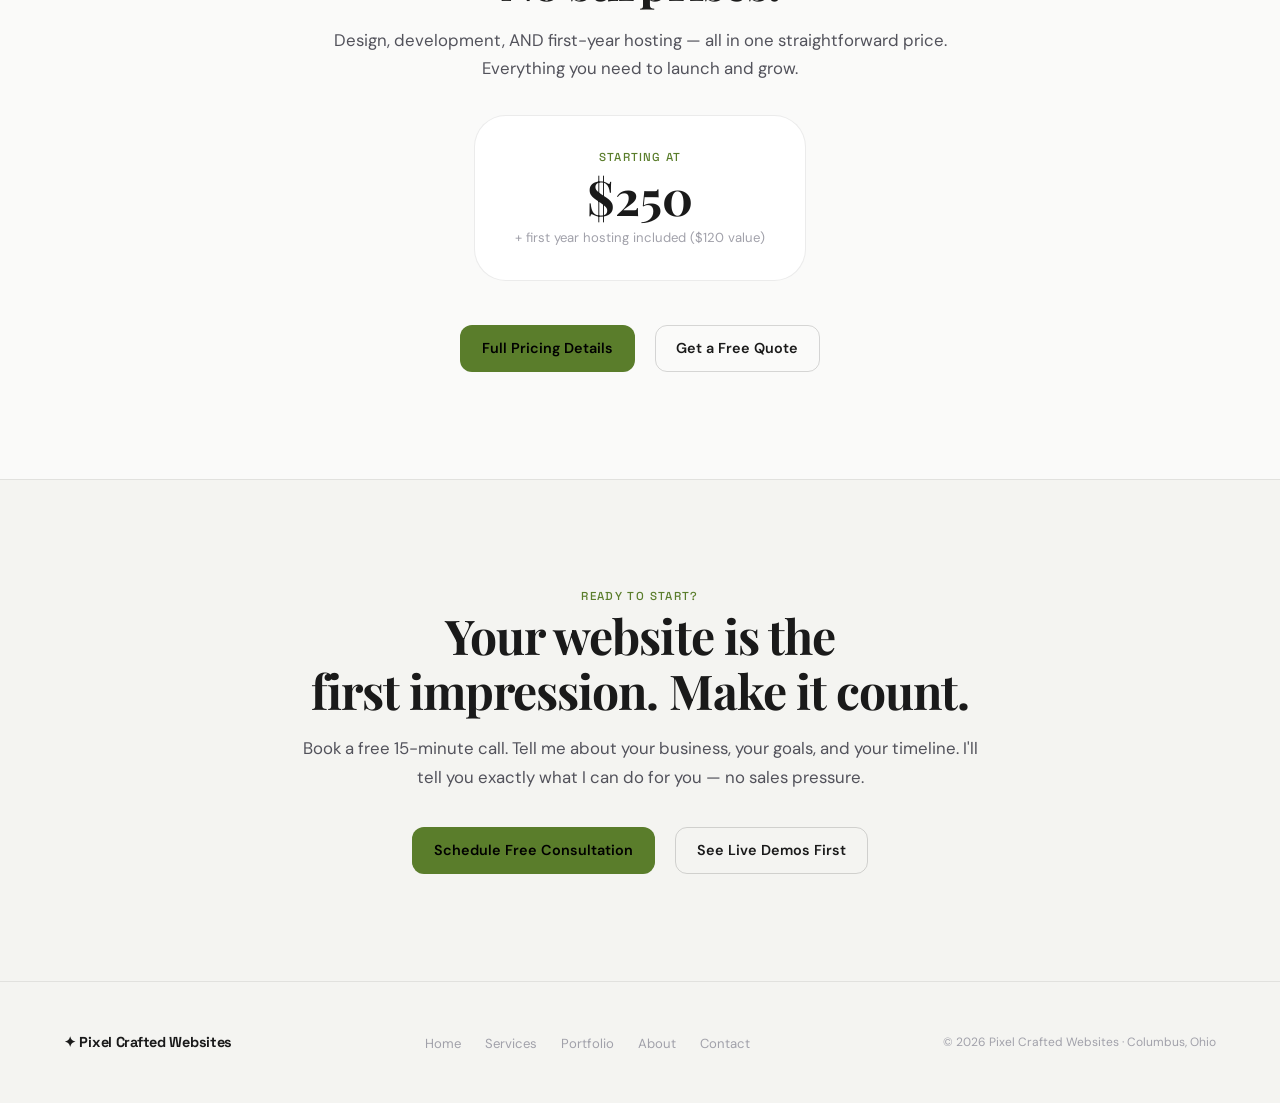
==== commit 53ae903d: "Rename default theme and tweak label spacing" ====
--- a/index.html
+++ b/index.html
@@ -29,7 +29,7 @@
             <button class="style-btn active" data-style="spa" data-tooltip="Spa / Calm" title="Spa / Calm" aria-label="Spa style" aria-pressed="true"></button>
             <button class="style-btn" data-style="bakery" data-tooltip="Bakery / Warm" title="Bakery / Warm" aria-label="Bakery style" aria-pressed="false"></button>
             <button class="style-btn" data-style="law" data-tooltip="Law / Trust" title="Law / Trust" aria-label="Law style" aria-pressed="false"></button>
-            <button class="style-btn" data-style="default" data-tooltip="Default / Clean" title="Default / Clean" aria-label="Default style" aria-pressed="false"></button>
+            <button class="style-btn" data-style="default" data-tooltip="Neutral / Clean" title="Neutral / Clean" aria-label="Neutral style" aria-pressed="false"></button>
             <button class="style-btn" data-style="dusk" data-tooltip="Dusk / Neon" title="Dusk / Neon" aria-label="Dusk style" aria-pressed="false"></button>
             <button class="style-btn" data-style="ember" data-tooltip="Ember / Sunset" title="Ember / Sunset" aria-label="Ember style" aria-pressed="false"></button>
             <button class="style-btn" data-style="moss" data-tooltip="Moss / Earth" title="Moss / Earth" aria-label="Moss style" aria-pressed="false"></button>
@@ -39,7 +39,7 @@
             <button class="style-label active" data-style="spa" aria-label="Spa / Calm" aria-pressed="true">Spa / Calm</button>
             <button class="style-label" data-style="bakery" aria-label="Bakery / Warm" aria-pressed="false">Bakery / Warm</button>
             <button class="style-label" data-style="law" aria-label="Law / Trust" aria-pressed="false">Law / Trust</button>
-            <button class="style-label" data-style="default" aria-label="Default / Clean" aria-pressed="false">Default / Clean</button>
+            <button class="style-label" data-style="default" aria-label="Neutral / Clean" aria-pressed="false">Neutral / Clean</button>
             <button class="style-label" data-style="dusk" aria-label="Dusk / Neon" aria-pressed="false">Dusk / Neon</button>
             <button class="style-label" data-style="ember" aria-label="Ember / Sunset" aria-pressed="false">Ember / Sunset</button>
             <button class="style-label" data-style="moss" aria-label="Moss / Earth" aria-pressed="false">Moss / Earth</button>
--- a/css/styles.css
+++ b/css/styles.css
@@ -547,8 +547,8 @@
 }
 
 .style-btn[data-style="default"] {
-  background: linear-gradient(135deg, #0a0a0b 50%, #fafaf9 50%);
-  border-color: rgba(255,255,255,0.15);
+  background: linear-gradient(135deg, #7b8087 0%, #c7cbd0 52%, #f1f2f4 100%);
+  border-color: rgba(255,255,255,0.18);
 }
 
 .style-btn[data-style="bakery"] {
@@ -587,7 +587,7 @@
   color: var(--text-muted);
   background: linear-gradient(180deg, rgba(255,255,255,0.03), rgba(255,255,255,0.01));
   border: 1px solid transparent;
-  padding: 0.32rem 0.56rem 0.32rem 0.74rem;
+  padding: 0.32rem 0.62rem 0.32rem 1rem;
   border-radius: 999px;
   white-space: nowrap;
   position: relative;
@@ -601,7 +601,7 @@
   height: 0.45rem;
   border-radius: 999px;
   position: absolute;
-  left: 0.38rem;
+  left: 0.52rem;
   top: 50%;
   transform: translateY(-50%);
   background: currentColor;
@@ -627,7 +627,7 @@
   background: linear-gradient(180deg, var(--bg-elevated), var(--accent-dim));
 }
 
-.style-label[data-style="default"] { color: var(--text-primary); }
+.style-label[data-style="default"] { color: #b2b7be; }
 .style-label[data-style="spa"] { color: #7ab89a; }
 .style-label[data-style="bakery"] { color: #e8917a; }
 .style-label[data-style="law"] { color: #d8c06f; }
@@ -635,6 +635,10 @@
 .style-label[data-style="ember"] { color: #ff9d5c; }
 .style-label[data-style="moss"] { color: #91b88a; }
 .style-label[data-style="paper"] { color: #88aef2; }
+
+.style-label[data-style="default"]::before {
+  background: #b2b7be;
+}
 
 /* === THEME TOGGLE === */
 .theme-toggle {
@@ -698,7 +702,7 @@
 /* Desktop nav */
 @media (min-width: 769px) {
   :root {
-    --nav-height: 116px;
+    --nav-height: 132px;
   }
 
   .nav {
@@ -709,6 +713,7 @@
   .nav-inner {
     gap: 0.85rem;
     align-items: flex-start;
+    flex-wrap: wrap;
   }
 
   .nav-links {
@@ -729,15 +734,23 @@
   .nav-hamburger { display: none; }
 
   .nav-actions {
+    width: 100%;
     flex-wrap: wrap;
     align-items: flex-end;
     justify-content: flex-end;
+    gap: 0.55rem;
+    margin-top: 0.1rem;
   }
 
   .style-switcher {
     display: flex;
-    flex: 1 1 100%;
+    flex: 1 1 auto;
     margin-top: 0.2rem;
+    min-width: 0;
+  }
+
+  .style-switcher-labels {
+    max-width: 100%;
   }
 
   .style-btn { width: 30px; height: 30px; }
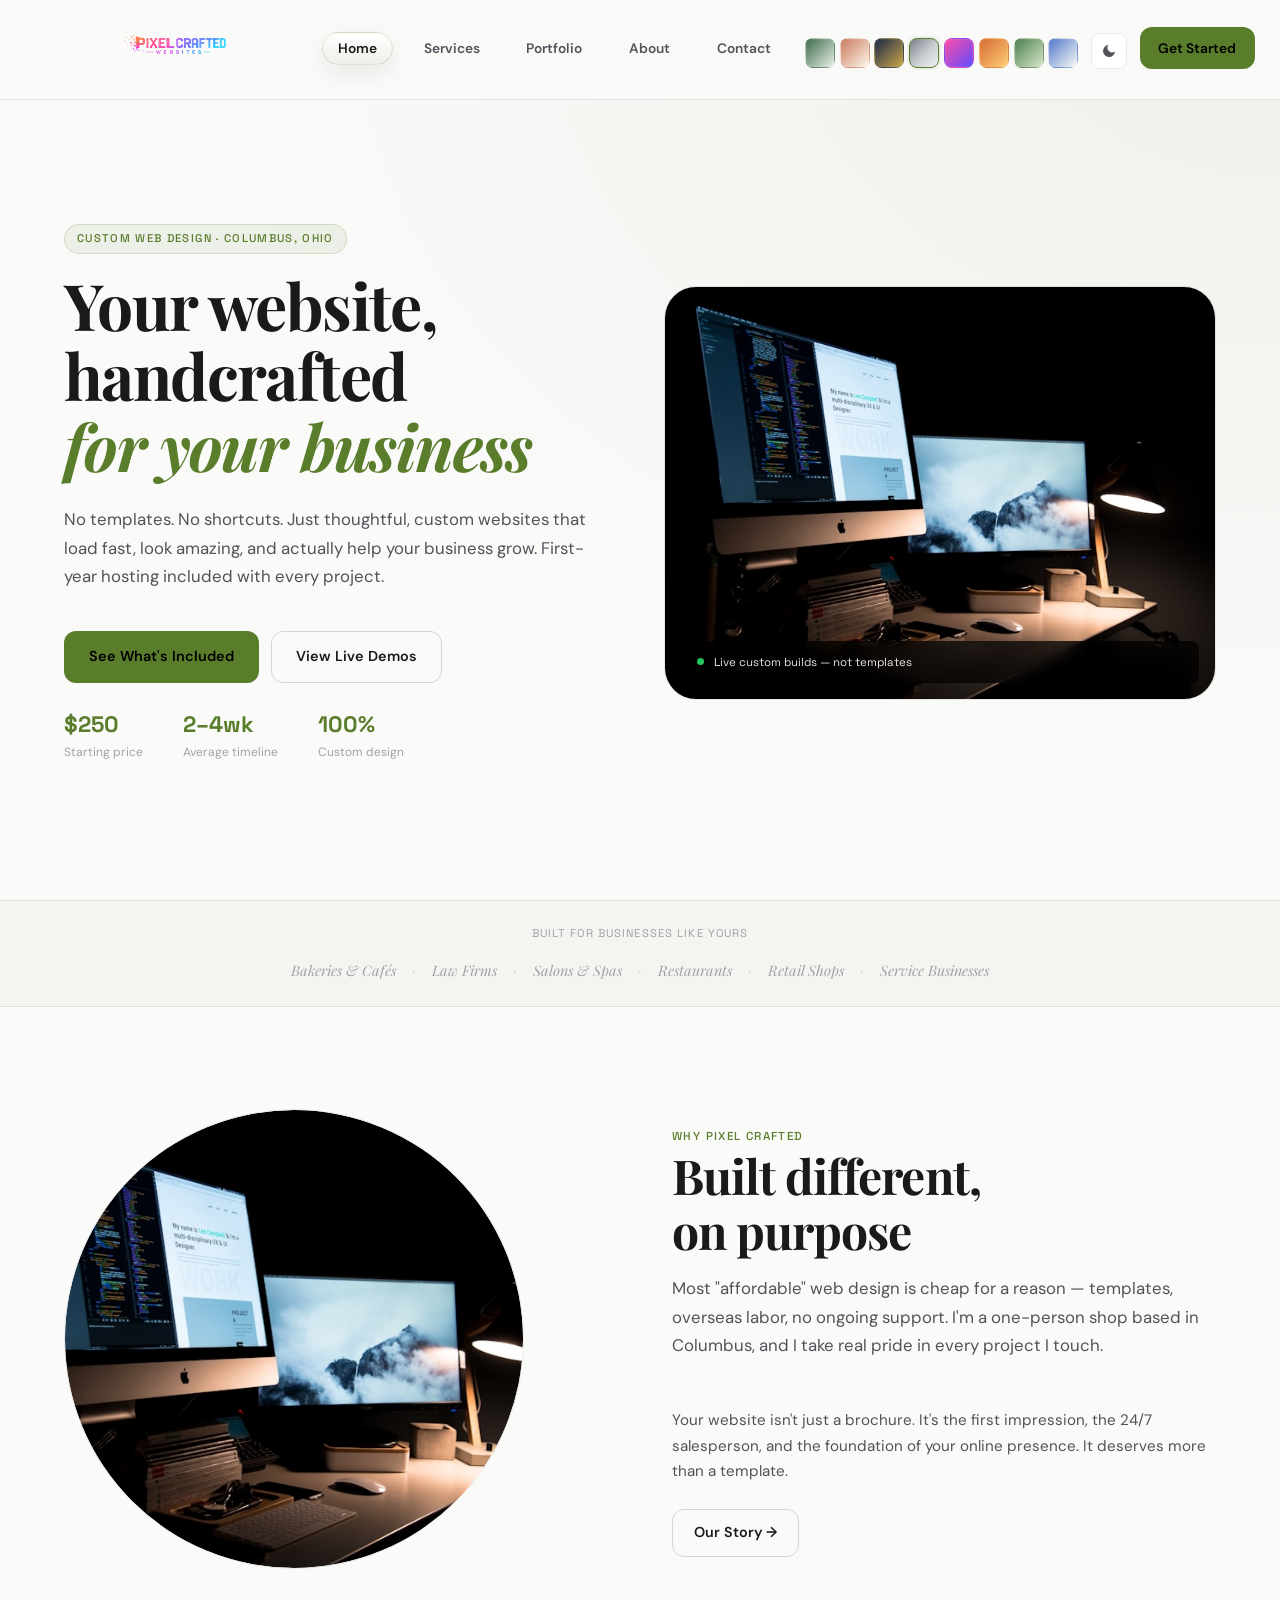
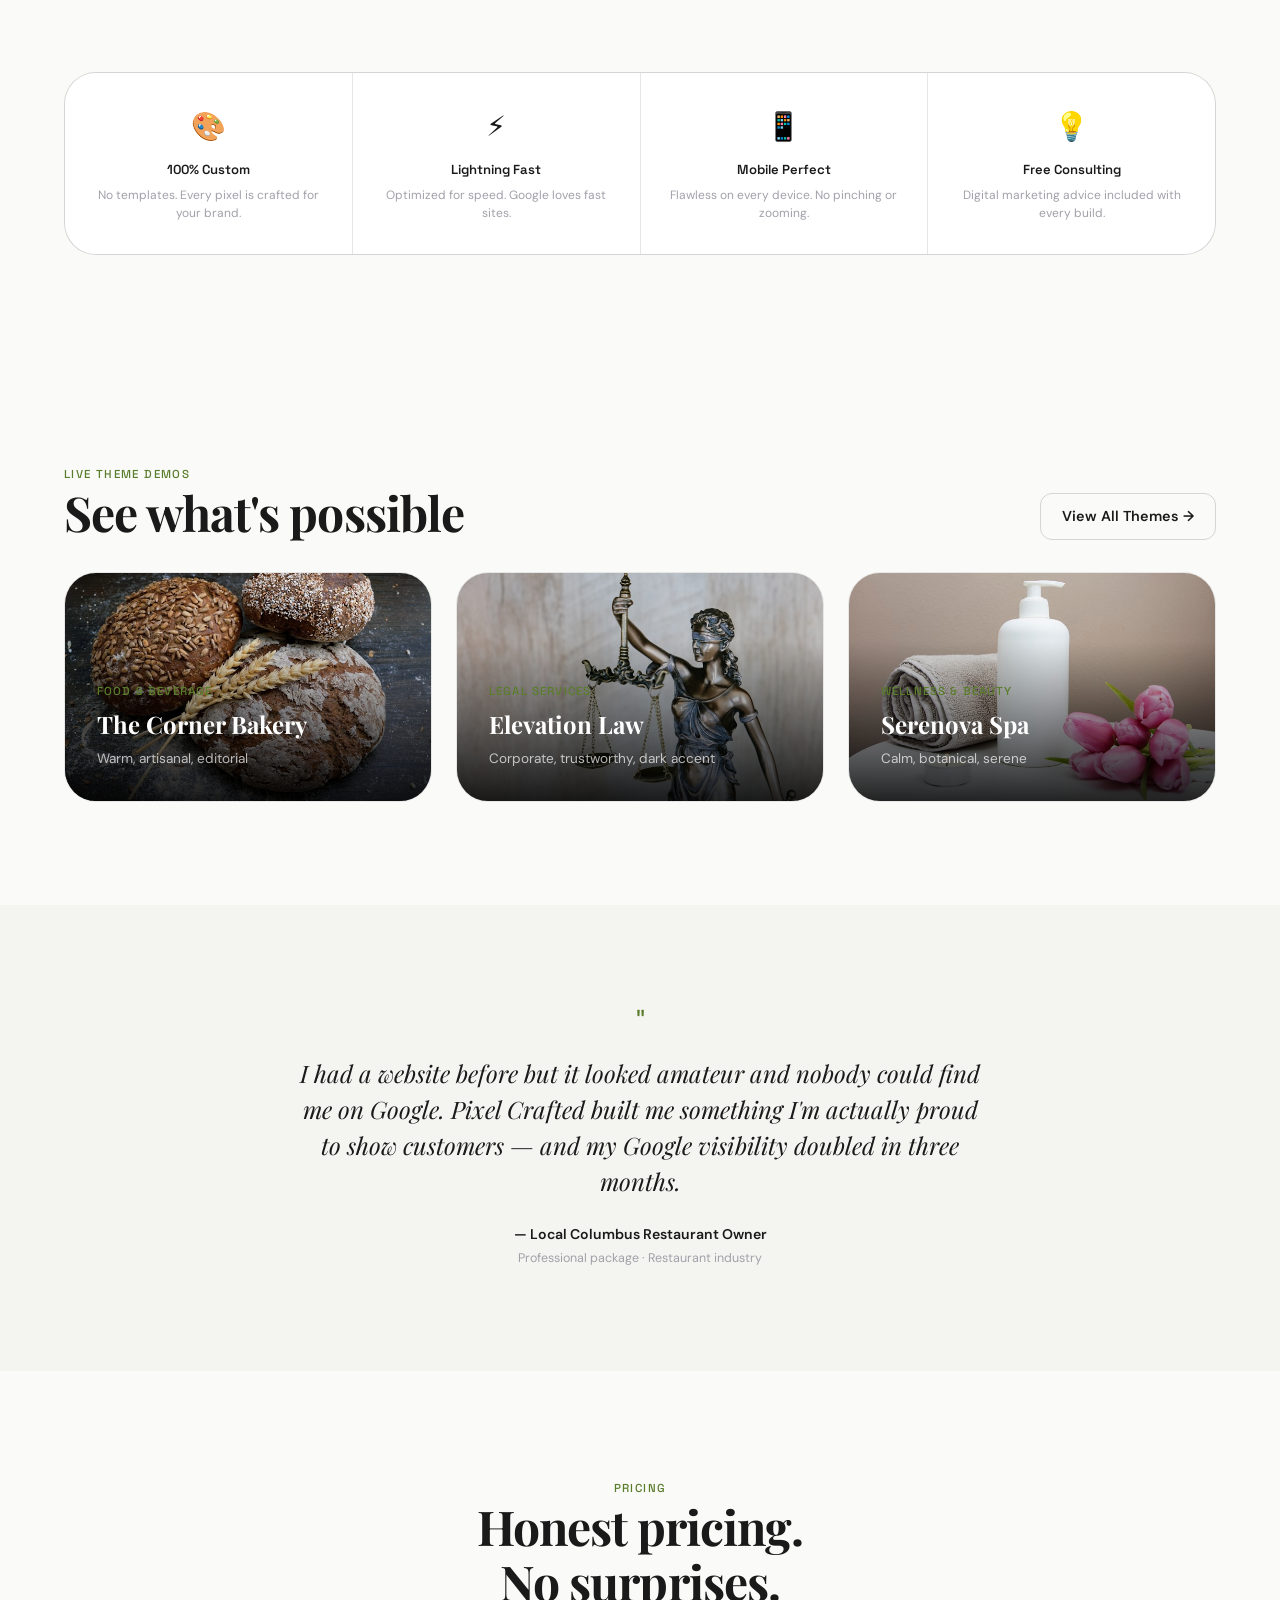
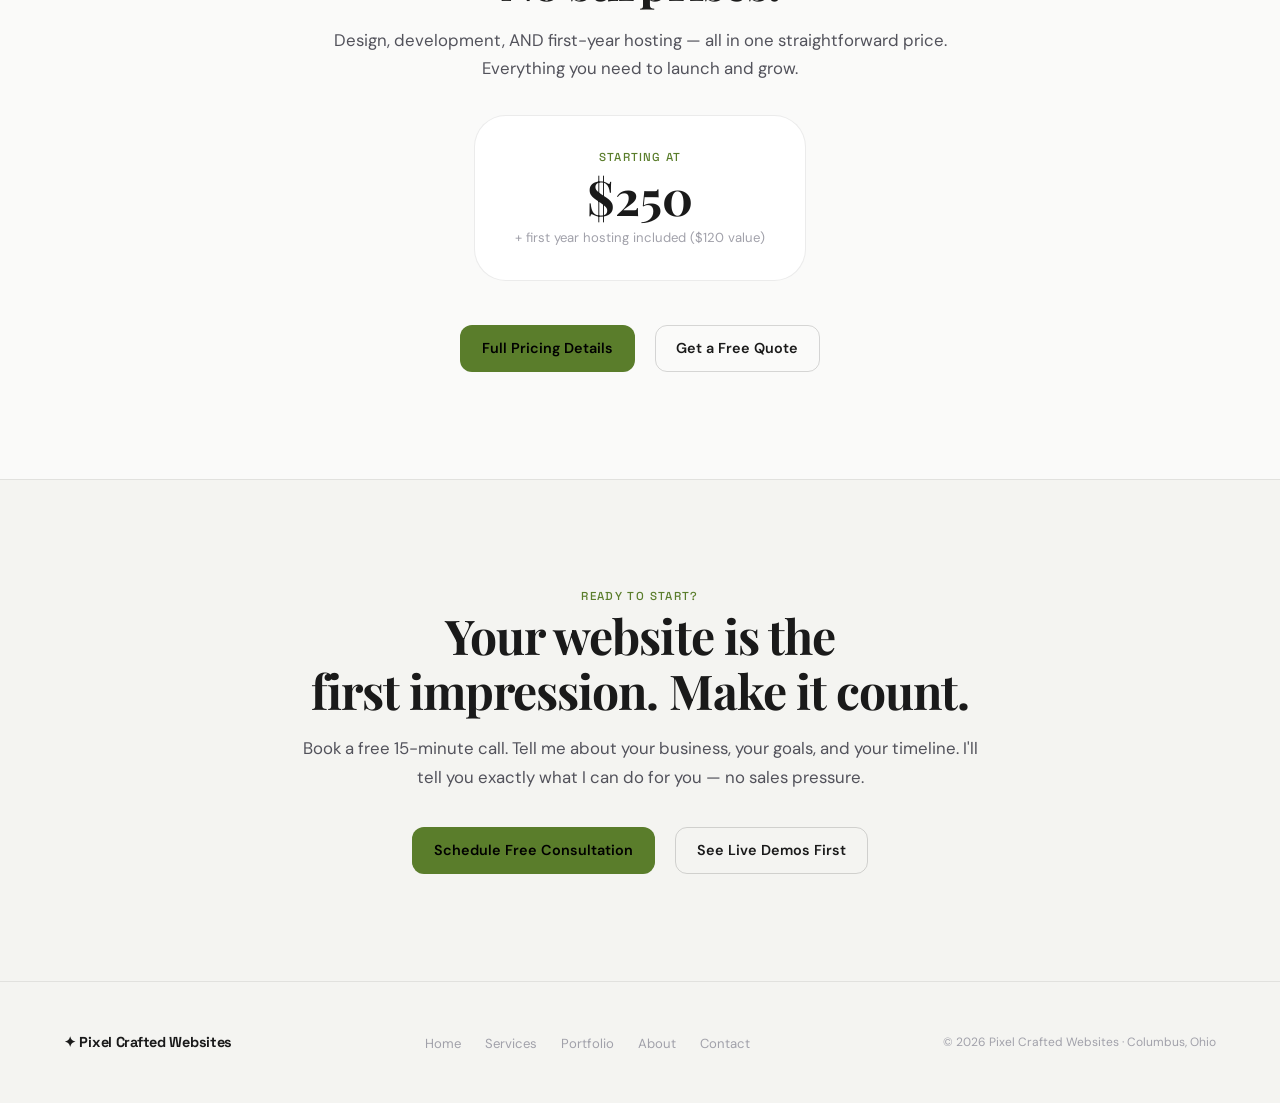
==== commit dae1a90c: "Tighten header and use hover-only theme labels" ====
--- a/index.html
+++ b/index.html
@@ -35,16 +35,6 @@
             <button class="style-btn" data-style="moss" data-tooltip="Moss / Earth" title="Moss / Earth" aria-label="Moss style" aria-pressed="false"></button>
             <button class="style-btn" data-style="paper" data-tooltip="Paper / Editorial" title="Paper / Editorial" aria-label="Paper style" aria-pressed="false"></button>
           </div>
-          <div class="style-switcher-labels" aria-label="Theme names">
-            <button class="style-label active" data-style="spa" aria-label="Spa / Calm" aria-pressed="true">Spa / Calm</button>
-            <button class="style-label" data-style="bakery" aria-label="Bakery / Warm" aria-pressed="false">Bakery / Warm</button>
-            <button class="style-label" data-style="law" aria-label="Law / Trust" aria-pressed="false">Law / Trust</button>
-            <button class="style-label" data-style="default" aria-label="Neutral / Clean" aria-pressed="false">Neutral / Clean</button>
-            <button class="style-label" data-style="dusk" aria-label="Dusk / Neon" aria-pressed="false">Dusk / Neon</button>
-            <button class="style-label" data-style="ember" aria-label="Ember / Sunset" aria-pressed="false">Ember / Sunset</button>
-            <button class="style-label" data-style="moss" aria-label="Moss / Earth" aria-pressed="false">Moss / Earth</button>
-            <button class="style-label" data-style="paper" aria-label="Paper / Editorial" aria-pressed="false">Paper / Editorial</button>
-          </div>
         </div>
         <button class="theme-toggle" id="themeToggle" aria-label="Toggle light/dark mode">
           <svg class="sun" viewBox="0 0 24 24" width="16" height="16" fill="none" stroke="currentColor" stroke-width="2" stroke-linecap="round" stroke-linejoin="round"><circle cx="12" cy="12" r="5"/><line x1="12" y1="1" x2="12" y2="3"/><line x1="12" y1="21" x2="12" y2="23"/><line x1="4.22" y1="4.22" x2="5.64" y2="5.64"/><line x1="18.36" y1="18.36" x2="19.78" y2="19.78"/><line x1="1" y1="12" x2="3" y2="12"/><line x1="21" y1="12" x2="23" y2="12"/><line x1="4.22" y1="19.78" x2="5.64" y2="18.36"/><line x1="18.36" y1="5.64" x2="19.78" y2="4.22"/></svg>
--- a/css/styles.css
+++ b/css/styles.css
@@ -449,8 +449,8 @@
 }
 
 .nav-logo .logo-wordmark {
-  width: clamp(170px, 16vw, 260px);
-  max-height: 56px;
+  width: clamp(220px, 20vw, 340px);
+  max-height: 72px;
   object-fit: contain;
   height: auto;
   display: block;
@@ -476,7 +476,7 @@
   font-size: 1rem;
   font-weight: 600;
   color: var(--text-secondary);
-  padding: 0.75rem 1rem;
+  padding: 0.75rem 1.05rem;
   border-radius: 999px;
   border: 1px solid transparent;
   transition: transform var(--transition), color var(--transition), background var(--transition), border-color var(--transition), box-shadow var(--transition);
@@ -503,26 +503,18 @@
 /* === STYLE SWITCHER === */
 .style-switcher {
   display: none;
-  flex-direction: column;
-  align-items: flex-end;
-  gap: 0.35rem;
+  flex-direction: row;
+  align-items: center;
+  gap: 0.55rem;
   padding: 0.1rem 0;
   background: transparent;
 }
 
-.style-switcher-row,
-.style-switcher-labels {
+.style-switcher-row {
   display: flex;
   align-items: center;
   gap: 0.3rem;
   flex-wrap: nowrap;
-}
-
-.style-switcher-labels {
-  justify-content: flex-end;
-  gap: 0.35rem;
-  flex-wrap: wrap;
-  max-width: min(58vw, 680px);
 }
 
 .style-btn {
@@ -540,6 +532,34 @@
 }
 
 .style-btn:hover { transform: scale(1.1); }
+
+.style-btn::after {
+  content: attr(data-tooltip);
+  position: absolute;
+  top: calc(100% + 8px);
+  left: 50%;
+  transform: translateX(-50%) translateY(-2px);
+  opacity: 0;
+  pointer-events: none;
+  white-space: nowrap;
+  background: var(--bg-elevated);
+  color: var(--text-primary);
+  border: 1px solid var(--border);
+  border-radius: 999px;
+  padding: 0.3rem 0.55rem;
+  font-family: var(--font-mono);
+  font-size: 0.6rem;
+  font-weight: 700;
+  letter-spacing: 0.03em;
+  box-shadow: var(--shadow);
+  transition: opacity var(--transition), transform var(--transition);
+  z-index: 10;
+}
+
+.style-btn:hover::after {
+  opacity: 1;
+  transform: translateX(-50%) translateY(0);
+}
 
 .style-btn.active {
   border-color: var(--accent);
@@ -702,18 +722,18 @@
 /* Desktop nav */
 @media (min-width: 769px) {
   :root {
-    --nav-height: 132px;
+    --nav-height: 86px;
   }
 
   .nav {
     padding: 0.75rem clamp(1.5rem, 5vw, 3rem) 0.95rem;
-    align-items: flex-start;
+    align-items: center;
   }
 
   .nav-inner {
-    gap: 0.85rem;
-    align-items: flex-start;
-    flex-wrap: wrap;
+    gap: 1.15rem;
+    align-items: center;
+    flex-wrap: nowrap;
   }
 
   .nav-links {
@@ -723,34 +743,28 @@
     background: transparent;
     border: none;
     padding: 0;
-    gap: 0.15rem;
+    gap: 0.95rem;
   }
 
   .nav-links a {
     font-size: 0.86rem;
-    padding: 0.38rem 0.7rem;
+    padding: 0.4rem 0.92rem;
   }
 
   .nav-hamburger { display: none; }
 
   .nav-actions {
-    width: 100%;
     flex-wrap: wrap;
     align-items: flex-end;
     justify-content: flex-end;
-    gap: 0.55rem;
-    margin-top: 0.1rem;
+    gap: 0.8rem;
+    margin-top: 0;
   }
 
   .style-switcher {
     display: flex;
-    flex: 1 1 auto;
-    margin-top: 0.2rem;
-    min-width: 0;
-  }
-
-  .style-switcher-labels {
-    max-width: 100%;
+    flex: 0 0 auto;
+    gap: 0.4rem;
   }
 
   .style-btn { width: 30px; height: 30px; }
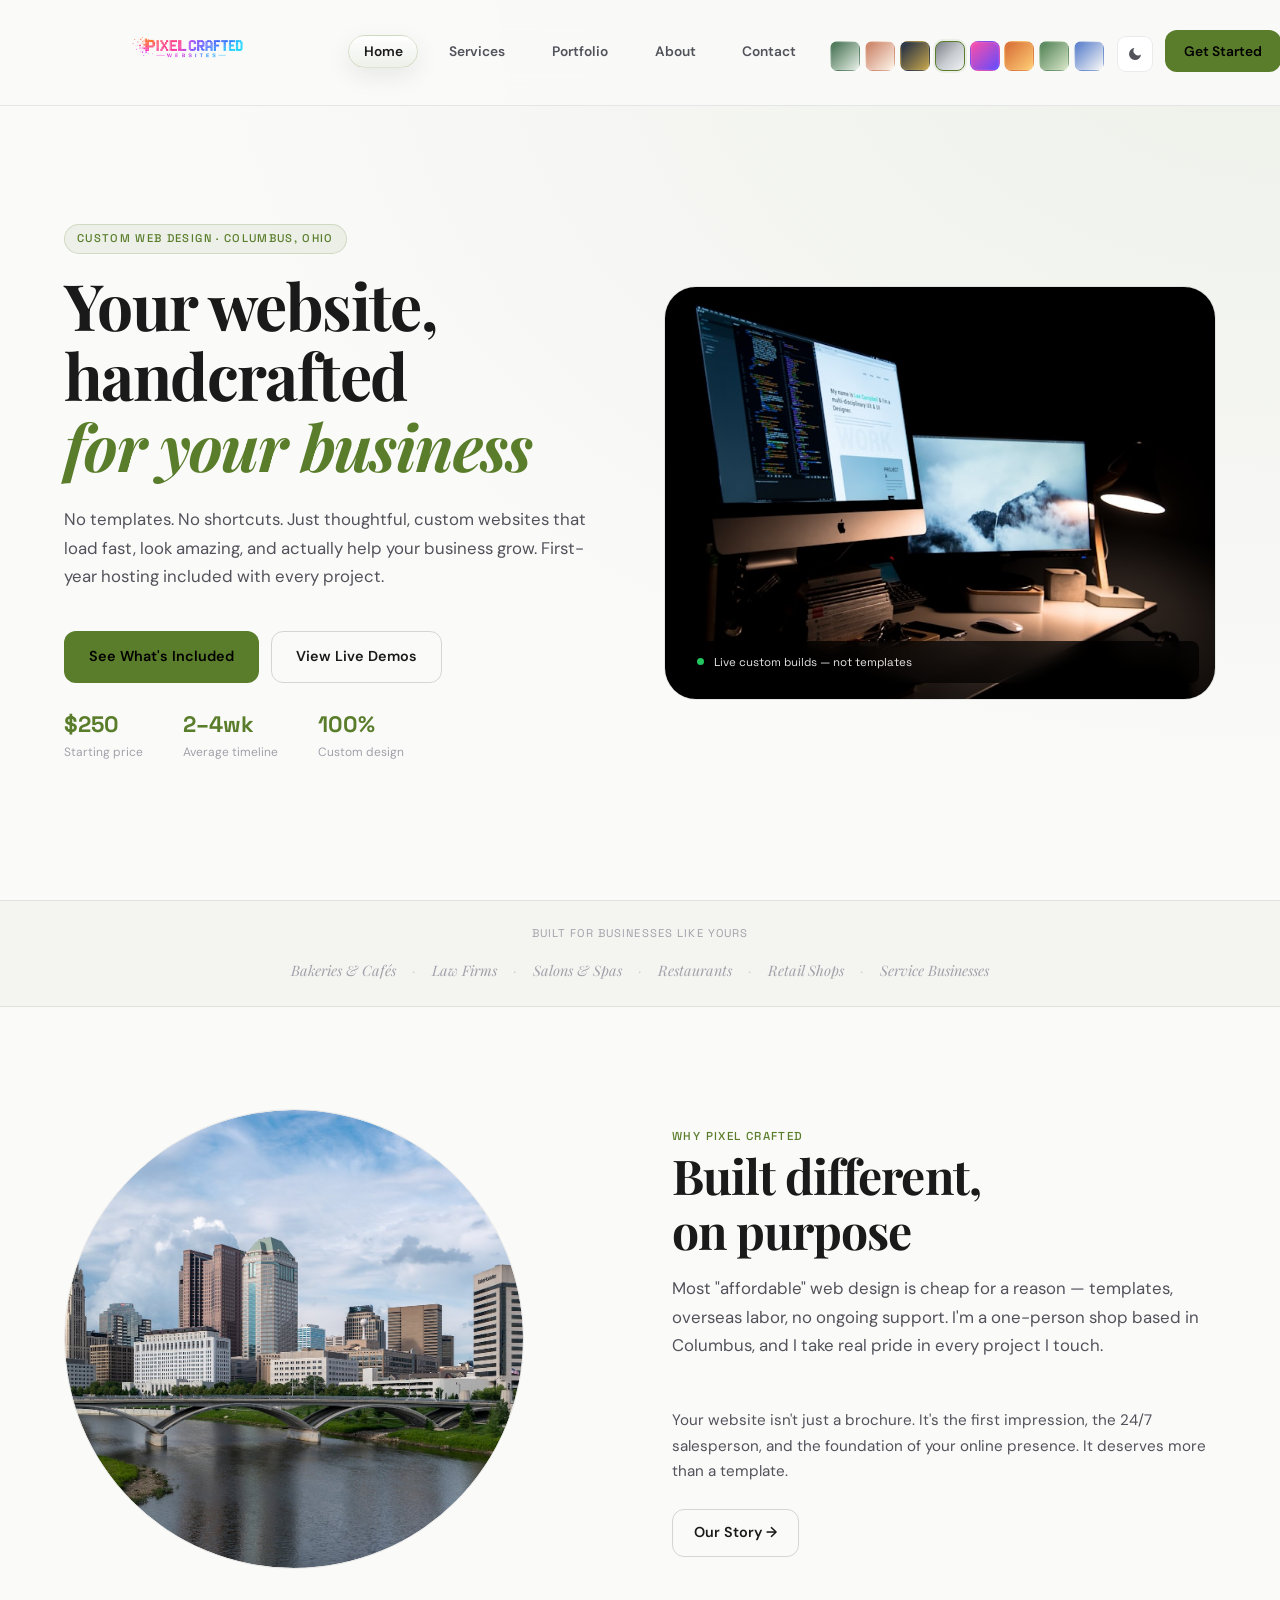
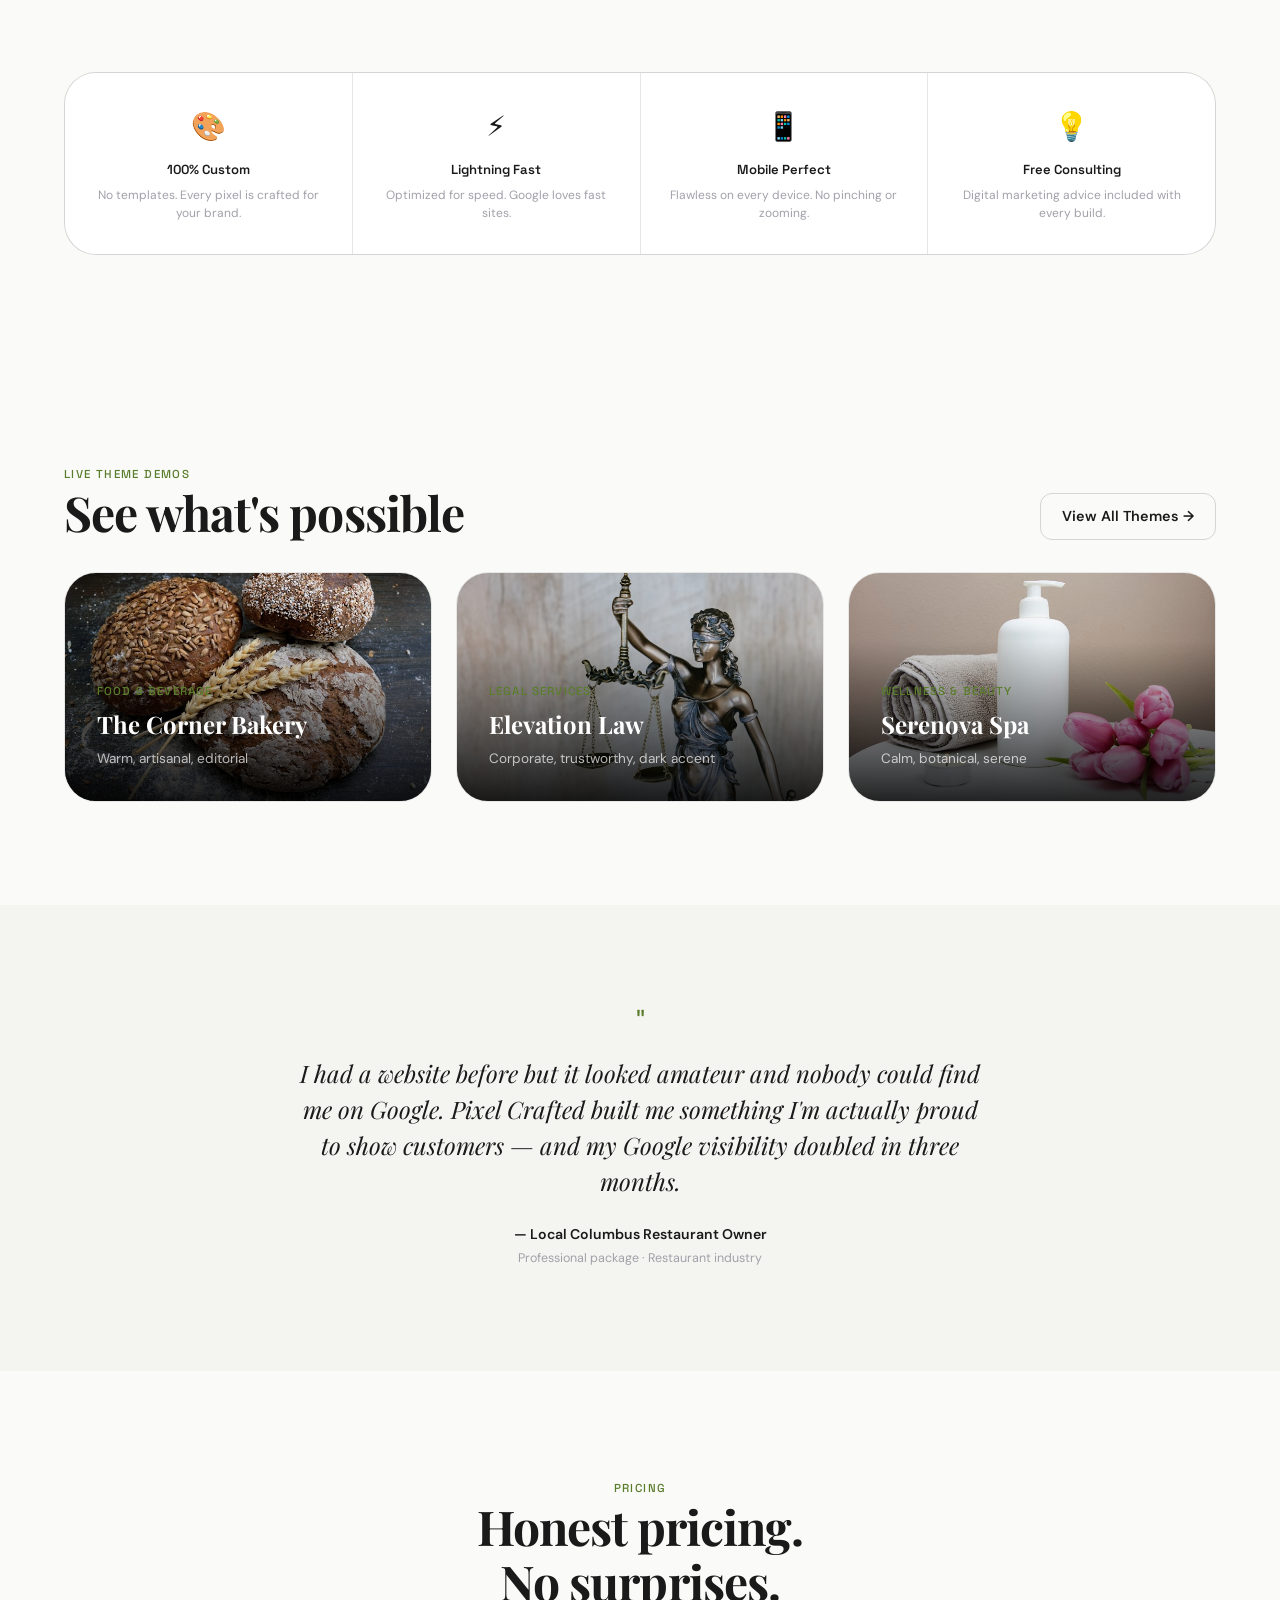
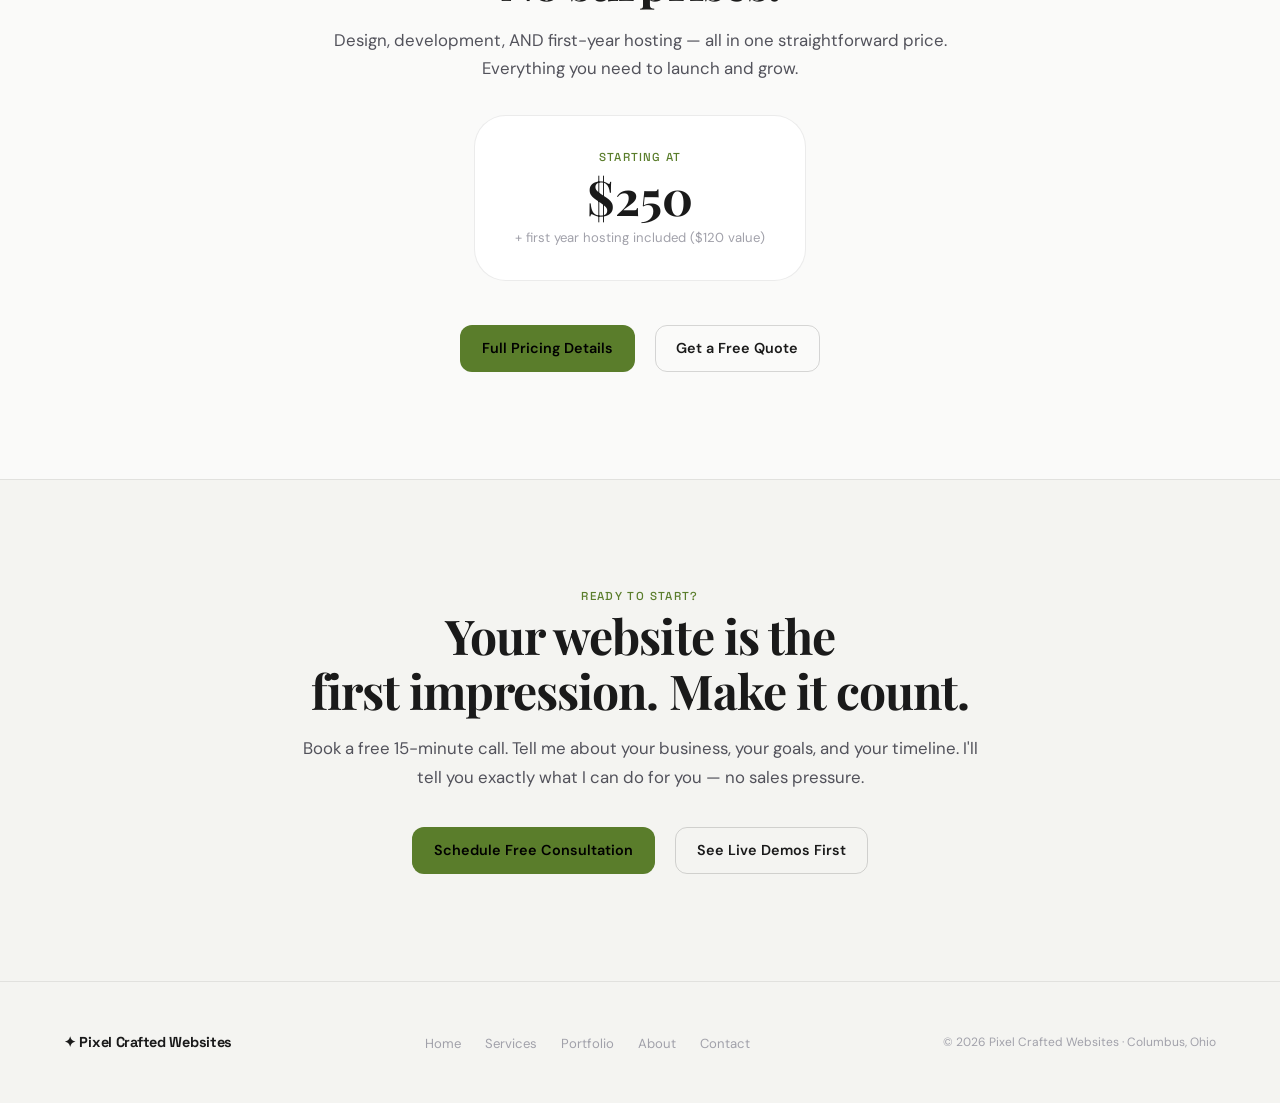
==== commit 20e4428a: "Build portfolio demos and fix mobile nav" ====
--- a/index.html
+++ b/index.html
@@ -6,7 +6,7 @@
   <title>Pixel Crafted Websites — Custom Web Design for Local Businesses</title>
   <meta name="description" content="Custom websites for Columbus, Ohio and beyond. Design, development, hosting & free digital marketing consulting. Starting at $250 with first year hosting included.">
   <link rel="stylesheet" href="css/styles.css">
-  <link rel="icon" href="data:image/svg+xml,<svg xmlns='http://www.w3.org/2000/svg' viewBox='0 0 32 32'><rect width='32' height='32' rx='8' fill='%23c9ff47'/><text x='50%' y='55%' dominant-baseline='middle' text-anchor='middle' font-size='18' font-weight='bold' fill='black'>P</text></svg>">
+  <link rel="icon" type="image/svg+xml" href="images/favicon.svg">
 </head>
 <body>
 
@@ -108,7 +108,7 @@
   <section class="section">
     <div class="section-inner two-col">
       <div class="hero-visual hero-visual-circle">
-        <img src="images/hero-webdesign.jpg" alt="Web design workspace">
+        <img src="images/about-columbus.jpg" alt="Columbus city skyline and local business context">
       </div>
       <div>
         <span class="section-label">Why Pixel Crafted</span>
--- a/css/styles.css
+++ b/css/styles.css
@@ -449,8 +449,8 @@
 }
 
 .nav-logo .logo-wordmark {
-  width: clamp(220px, 20vw, 340px);
-  max-height: 72px;
+  width: clamp(245px, 22vw, 390px);
+  max-height: 78px;
   object-fit: contain;
   height: auto;
   display: block;
@@ -719,6 +719,43 @@
   transition: all var(--transition);
 }
 
+@media (max-width: 768px) {
+  .nav {
+    padding: 0.55rem 0.75rem 0.65rem;
+  }
+
+  .nav-inner {
+    display: grid;
+    grid-template-columns: minmax(0, 1fr) auto;
+    align-items: center;
+    gap: 0.5rem;
+  }
+
+  .nav-logo {
+    min-width: 0;
+  }
+
+  .nav-logo .logo-wordmark {
+    width: min(52vw, 180px);
+    max-height: 48px;
+  }
+
+  .nav-actions {
+    gap: 0.35rem;
+  }
+
+  .style-switcher,
+  .nav .btn-primary {
+    display: none;
+  }
+
+  .theme-toggle,
+  .nav-hamburger {
+    width: 34px;
+    height: 34px;
+  }
+}
+
 /* Desktop nav */
 @media (min-width: 769px) {
   :root {
@@ -772,6 +809,54 @@
   .nav .btn-primary {
     padding: 0.58rem 1.1rem;
     font-size: 0.86rem;
+  }
+}
+
+@media (min-width: 769px) and (max-width: 1180px) {
+  .nav {
+    padding-bottom: 1rem;
+  }
+
+  .nav-inner {
+    flex-wrap: wrap;
+    justify-content: center;
+    row-gap: 0.8rem;
+  }
+
+  .nav-links {
+    order: 3;
+    width: 100%;
+    justify-content: center;
+  }
+
+  .nav-actions {
+    order: 2;
+    width: 100%;
+    justify-content: center;
+  }
+
+  .style-switcher {
+    display: flex;
+  }
+
+  .style-switcher-row {
+    display: grid;
+    grid-template-columns: repeat(4, 30px);
+    gap: 0.35rem;
+  }
+}
+
+@media (min-width: 769px) and (max-width: 920px) {
+  .nav-logo .logo-wordmark {
+    width: clamp(220px, 31vw, 300px);
+  }
+
+  .nav-actions {
+    gap: 0.55rem;
+  }
+
+  .style-switcher-row {
+    grid-template-columns: repeat(2, 30px);
   }
 }
 
@@ -1471,6 +1556,547 @@
 }
 
 /* ============================================
+   PORTFOLIO PAGE DEMO WINDOWS
+   ============================================ */
+.demo-shell {
+  margin-bottom: 3.5rem;
+}
+
+.demo-shell .demo-banner {
+  margin-bottom: 0.9rem;
+}
+
+.demo-window {
+  background: var(--bg-card);
+  border: 1px solid var(--border);
+  border-radius: var(--radius-xl);
+  overflow: hidden;
+  box-shadow: var(--shadow-lg);
+}
+
+.demo-window-header {
+  display: flex;
+  justify-content: space-between;
+  align-items: flex-start;
+  gap: 1rem;
+  padding: 1rem 1rem 0.9rem;
+  border-bottom: 1px solid var(--border);
+  background: linear-gradient(180deg, rgba(255,255,255,0.03), transparent);
+}
+
+.demo-window-meta {
+  min-width: 0;
+}
+
+.demo-window-title {
+  font-family: var(--font-display);
+  font-size: 1.25rem;
+  font-weight: 700;
+  line-height: 1.1;
+  margin-bottom: 0.25rem;
+}
+
+.demo-window-subtitle {
+  font-size: 0.86rem;
+  color: var(--text-secondary);
+  line-height: 1.5;
+}
+
+.demo-tabs {
+  display: flex;
+  flex-wrap: wrap;
+  justify-content: flex-end;
+  gap: 0.4rem;
+}
+
+.demo-tab {
+  display: inline-flex;
+  align-items: center;
+  justify-content: center;
+  padding: 0.55rem 0.8rem;
+  border-radius: 999px;
+  border: 1px solid transparent;
+  background: transparent;
+  color: var(--text-secondary);
+  font-family: var(--font-mono);
+  font-size: 0.68rem;
+  font-weight: 700;
+  letter-spacing: 0.08em;
+  text-transform: uppercase;
+  transition: transform var(--transition), color var(--transition), background var(--transition), border-color var(--transition), box-shadow var(--transition);
+}
+
+.demo-tab:hover {
+  color: var(--text-primary);
+  background: var(--accent-dim);
+  transform: translateY(-1px);
+}
+
+.demo-tab.active {
+  color: var(--text-primary);
+  background: var(--accent-dim);
+  border-color: var(--accent-glow);
+  box-shadow: 0 0 0 1px var(--accent-glow);
+}
+
+.demo-panel {
+  display: none;
+  padding: 1rem;
+}
+
+.demo-panel.active {
+  display: block;
+}
+
+.demo-grid {
+  display: grid;
+  gap: 1rem;
+}
+
+.demo-grid--2 {
+  grid-template-columns: 1fr;
+}
+
+.demo-grid--3 {
+  grid-template-columns: 1fr;
+}
+
+.demo-hero {
+  display: grid;
+  gap: 1rem;
+}
+
+.demo-hero-copy h3,
+.demo-panel h3 {
+  font-family: var(--font-display);
+  font-size: clamp(1.35rem, 3vw, 2.4rem);
+  line-height: 1.05;
+  margin-bottom: 0.65rem;
+}
+
+.demo-hero-copy p,
+.demo-panel p {
+  color: var(--text-secondary);
+  line-height: 1.7;
+}
+
+.demo-hero-actions {
+  display: flex;
+  flex-wrap: wrap;
+  gap: 0.65rem;
+  margin-top: 1.2rem;
+}
+
+.demo-chip-row {
+  display: flex;
+  flex-wrap: wrap;
+  gap: 0.45rem;
+}
+
+.demo-chip {
+  display: inline-flex;
+  align-items: center;
+  gap: 0.35rem;
+  padding: 0.38rem 0.72rem;
+  border-radius: 999px;
+  border: 1px solid var(--border);
+  background: var(--bg-secondary);
+  font-size: 0.75rem;
+  font-weight: 600;
+  color: var(--text-secondary);
+}
+
+.demo-media {
+  border-radius: var(--radius-lg);
+  overflow: hidden;
+  border: 1px solid var(--border);
+  background: var(--bg-secondary);
+  min-height: 100%;
+}
+
+.demo-media img {
+  width: 100%;
+  height: 100%;
+  object-fit: cover;
+}
+
+.demo-metrics {
+  display: grid;
+  grid-template-columns: repeat(2, minmax(0, 1fr));
+  gap: 0.75rem;
+}
+
+.demo-metric {
+  border-radius: var(--radius-lg);
+  border: 1px solid var(--border);
+  background: var(--bg-secondary);
+  padding: 0.9rem;
+}
+
+.demo-metric strong,
+.demo-stat strong {
+  display: block;
+  font-family: var(--font-mono);
+  font-size: 1.1rem;
+  color: var(--text-primary);
+  margin-bottom: 0.15rem;
+}
+
+.demo-metric span,
+.demo-stat span {
+  color: var(--text-muted);
+  font-size: 0.74rem;
+}
+
+.demo-stat-row {
+  display: grid;
+  grid-template-columns: repeat(3, minmax(0, 1fr));
+  gap: 0.75rem;
+}
+
+.demo-stat {
+  padding: 0.9rem;
+  border-radius: var(--radius-lg);
+  border: 1px solid var(--border);
+  background: var(--bg-secondary);
+}
+
+.demo-card-grid {
+  display: grid;
+  grid-template-columns: 1fr;
+  gap: 0.8rem;
+}
+
+.demo-card {
+  border-radius: var(--radius-lg);
+  border: 1px solid var(--border);
+  background: var(--bg-secondary);
+  padding: 1rem;
+}
+
+.demo-card h4 {
+  font-family: var(--font-mono);
+  font-size: 0.88rem;
+  letter-spacing: 0.02em;
+  margin-bottom: 0.3rem;
+}
+
+.demo-card p,
+.demo-card li {
+  color: var(--text-secondary);
+  font-size: 0.86rem;
+  line-height: 1.65;
+}
+
+.demo-card ul {
+  list-style: none;
+  display: grid;
+  gap: 0.5rem;
+  margin-top: 0.65rem;
+}
+
+.demo-list {
+  display: grid;
+  gap: 0.75rem;
+}
+
+.demo-list-item {
+  border-radius: var(--radius-lg);
+  border: 1px solid var(--border);
+  background: var(--bg-secondary);
+  padding: 0.9rem 1rem;
+  display: flex;
+  justify-content: space-between;
+  gap: 1rem;
+  align-items: flex-start;
+}
+
+.demo-list-item strong {
+  display: block;
+  font-size: 0.92rem;
+  margin-bottom: 0.2rem;
+}
+
+.demo-list-item span {
+  color: var(--text-secondary);
+  font-size: 0.82rem;
+}
+
+.demo-price {
+  color: var(--text-primary);
+  font-family: var(--font-mono);
+  font-weight: 700;
+  white-space: nowrap;
+}
+
+.demo-form-panel {
+  display: grid;
+  gap: 1rem;
+}
+
+.demo-form-grid {
+  display: grid;
+  gap: 0.85rem;
+}
+
+.demo-form-grid--2 {
+  grid-template-columns: 1fr;
+}
+
+.demo-summary {
+  border-radius: var(--radius-xl);
+  border: 1px solid var(--border);
+  background: var(--bg-secondary);
+  padding: 1rem;
+}
+
+.demo-summary h4 {
+  font-family: var(--font-display);
+  font-size: 1.1rem;
+  margin-bottom: 0.65rem;
+}
+
+.demo-summary-list {
+  list-style: none;
+  display: grid;
+  gap: 0.55rem;
+  margin-top: 0.85rem;
+}
+
+.demo-summary-list li {
+  display: flex;
+  justify-content: space-between;
+  gap: 1rem;
+  color: var(--text-secondary);
+  font-size: 0.84rem;
+}
+
+.demo-faux-map {
+  min-height: 220px;
+  border-radius: var(--radius-xl);
+  border: 1px solid var(--border);
+  background:
+    radial-gradient(circle at 20% 20%, rgba(255,255,255,0.55), transparent 20%),
+    radial-gradient(circle at 75% 30%, rgba(255,255,255,0.25), transparent 18%),
+    linear-gradient(135deg, rgba(255,255,255,0.9), rgba(255,255,255,0.5)),
+    var(--demo-map-bg, var(--bg-secondary));
+  position: relative;
+  overflow: hidden;
+}
+
+.demo-faux-map::before,
+.demo-faux-map::after {
+  content: '';
+  position: absolute;
+  inset: 0;
+  background-image:
+    linear-gradient(rgba(0,0,0,0.04) 1px, transparent 1px),
+    linear-gradient(90deg, rgba(0,0,0,0.04) 1px, transparent 1px);
+  background-size: 36px 36px;
+  opacity: 0.75;
+}
+
+.demo-faux-map::after {
+  inset: auto;
+  top: 50%;
+  left: 18%;
+  width: 15px;
+  height: 15px;
+  border-radius: 50%;
+  background: var(--demo-accent);
+  border: 3px solid rgba(255,255,255,0.9);
+  box-shadow: 0 0 0 12px color-mix(in srgb, var(--demo-accent) 18%, transparent);
+}
+
+.demo-shop-grid {
+  display: grid;
+  grid-template-columns: repeat(auto-fit, minmax(170px, 1fr));
+  gap: 0.8rem;
+}
+
+.demo-product {
+  border-radius: var(--radius-lg);
+  overflow: hidden;
+  border: 1px solid var(--border);
+  background: var(--bg-secondary);
+  display: flex;
+  flex-direction: column;
+  min-height: 100%;
+}
+
+.demo-product img {
+  width: 100%;
+  aspect-ratio: 4 / 5;
+  object-fit: cover;
+}
+
+.demo-product-body {
+  padding: 0.9rem;
+  display: grid;
+  gap: 0.55rem;
+}
+
+.demo-product-body h4 {
+  font-family: var(--font-mono);
+  font-size: 0.92rem;
+}
+
+.demo-product-body p {
+  font-size: 0.82rem;
+}
+
+.demo-inline-note {
+  font-size: 0.8rem;
+  color: var(--text-muted);
+}
+
+.demo-shell--bakery {
+  --demo-bg: #fdf6ec;
+  --demo-bg-2: #f5ead8;
+  --demo-text: #3d2b1f;
+  --demo-muted: #6b4c35;
+  --demo-accent: #c97b5d;
+  --demo-accent-soft: rgba(201,123,93,0.12);
+  --demo-border: rgba(61,43,31,0.12);
+  --demo-map-bg: linear-gradient(135deg, #ead6c0, #f8efe4);
+  --accent: var(--demo-accent);
+  --accent-dim: var(--demo-accent-soft);
+  --accent-glow: rgba(201,123,93,0.22);
+}
+
+.demo-shell--law {
+  --demo-bg: #0e1a2e;
+  --demo-bg-2: #162035;
+  --demo-text: #e8eef5;
+  --demo-muted: #8a9cc2;
+  --demo-accent: #d4af37;
+  --demo-accent-soft: rgba(212,175,55,0.12);
+  --demo-border: rgba(255,255,255,0.1);
+  --demo-map-bg: linear-gradient(135deg, #233654, #0e1a2e);
+  --accent: var(--demo-accent);
+  --accent-dim: var(--demo-accent-soft);
+  --accent-glow: rgba(212,175,55,0.24);
+}
+
+.demo-shell--sole {
+  --demo-bg: #0a0a0a;
+  --demo-bg-2: #111111;
+  --demo-text: #f7f7f7;
+  --demo-muted: #949494;
+  --demo-accent: #ffffff;
+  --demo-accent-soft: rgba(255,255,255,0.08);
+  --demo-border: rgba(255,255,255,0.12);
+  --demo-map-bg: linear-gradient(135deg, #191919, #060606);
+  --accent: var(--demo-accent);
+  --accent-dim: var(--demo-accent-soft);
+  --accent-glow: rgba(255,255,255,0.22);
+}
+
+.demo-shell--spa {
+  --demo-bg: #f7f9f5;
+  --demo-bg-2: #edf2eb;
+  --demo-text: #3d4d35;
+  --demo-muted: #6f7f64;
+  --demo-accent: #7a8b6d;
+  --demo-accent-soft: rgba(122,139,109,0.14);
+  --demo-border: rgba(61,77,53,0.1);
+  --demo-map-bg: linear-gradient(135deg, #dce7d8, #f2f6ef);
+  --accent: var(--demo-accent);
+  --accent-dim: var(--demo-accent-soft);
+  --accent-glow: rgba(122,139,109,0.22);
+}
+
+.demo-shell .demo-window,
+.demo-shell .demo-panel,
+.demo-shell .demo-card,
+.demo-shell .demo-list-item,
+.demo-shell .demo-summary,
+.demo-shell .demo-product,
+.demo-shell .demo-metric,
+.demo-shell .demo-stat {
+  color: var(--demo-text);
+}
+
+.demo-shell .demo-window {
+  background: var(--demo-bg);
+  color: var(--demo-text);
+}
+
+.demo-shell .demo-window-header,
+.demo-shell .demo-panel,
+.demo-shell .demo-card,
+.demo-shell .demo-list-item,
+.demo-shell .demo-summary,
+.demo-shell .demo-product,
+.demo-shell .demo-metric,
+.demo-shell .demo-stat {
+  background: var(--demo-bg-2);
+  border-color: var(--demo-border);
+}
+
+.demo-shell .demo-window-header {
+  background: linear-gradient(180deg, color-mix(in srgb, var(--demo-bg-2) 88%, white), var(--demo-bg));
+}
+
+.demo-shell .demo-tab.active,
+.demo-shell .demo-tab:hover {
+  color: var(--demo-text);
+}
+
+.demo-shell .btn-primary {
+  background: var(--demo-accent);
+  color: #000;
+}
+
+.demo-shell .btn-outline {
+  border-color: var(--demo-border);
+  color: var(--demo-text);
+}
+
+@media (min-width: 700px) {
+  .demo-grid--2 {
+    grid-template-columns: repeat(2, minmax(0, 1fr));
+  }
+
+  .demo-card-grid {
+    grid-template-columns: repeat(2, minmax(0, 1fr));
+  }
+
+  .demo-form-grid--2 {
+    grid-template-columns: repeat(2, minmax(0, 1fr));
+  }
+
+  .demo-hero {
+    grid-template-columns: minmax(0, 1.12fr) minmax(300px, 0.88fr);
+    align-items: center;
+  }
+}
+
+@media (min-width: 940px) {
+  .demo-grid--3 {
+    grid-template-columns: repeat(3, minmax(0, 1fr));
+  }
+
+  .demo-window-header {
+    padding: 1.1rem 1.25rem 1rem;
+  }
+
+  .demo-panel {
+    padding: 1.25rem;
+  }
+}
+
+@media (max-width: 699px) {
+  .demo-window-header {
+    flex-direction: column;
+  }
+
+  .demo-tabs {
+    justify-content: flex-start;
+  }
+}
+
+/* ============================================
    PRICING CARDS — Mobile
    ============================================ */
 .pricing-grid {
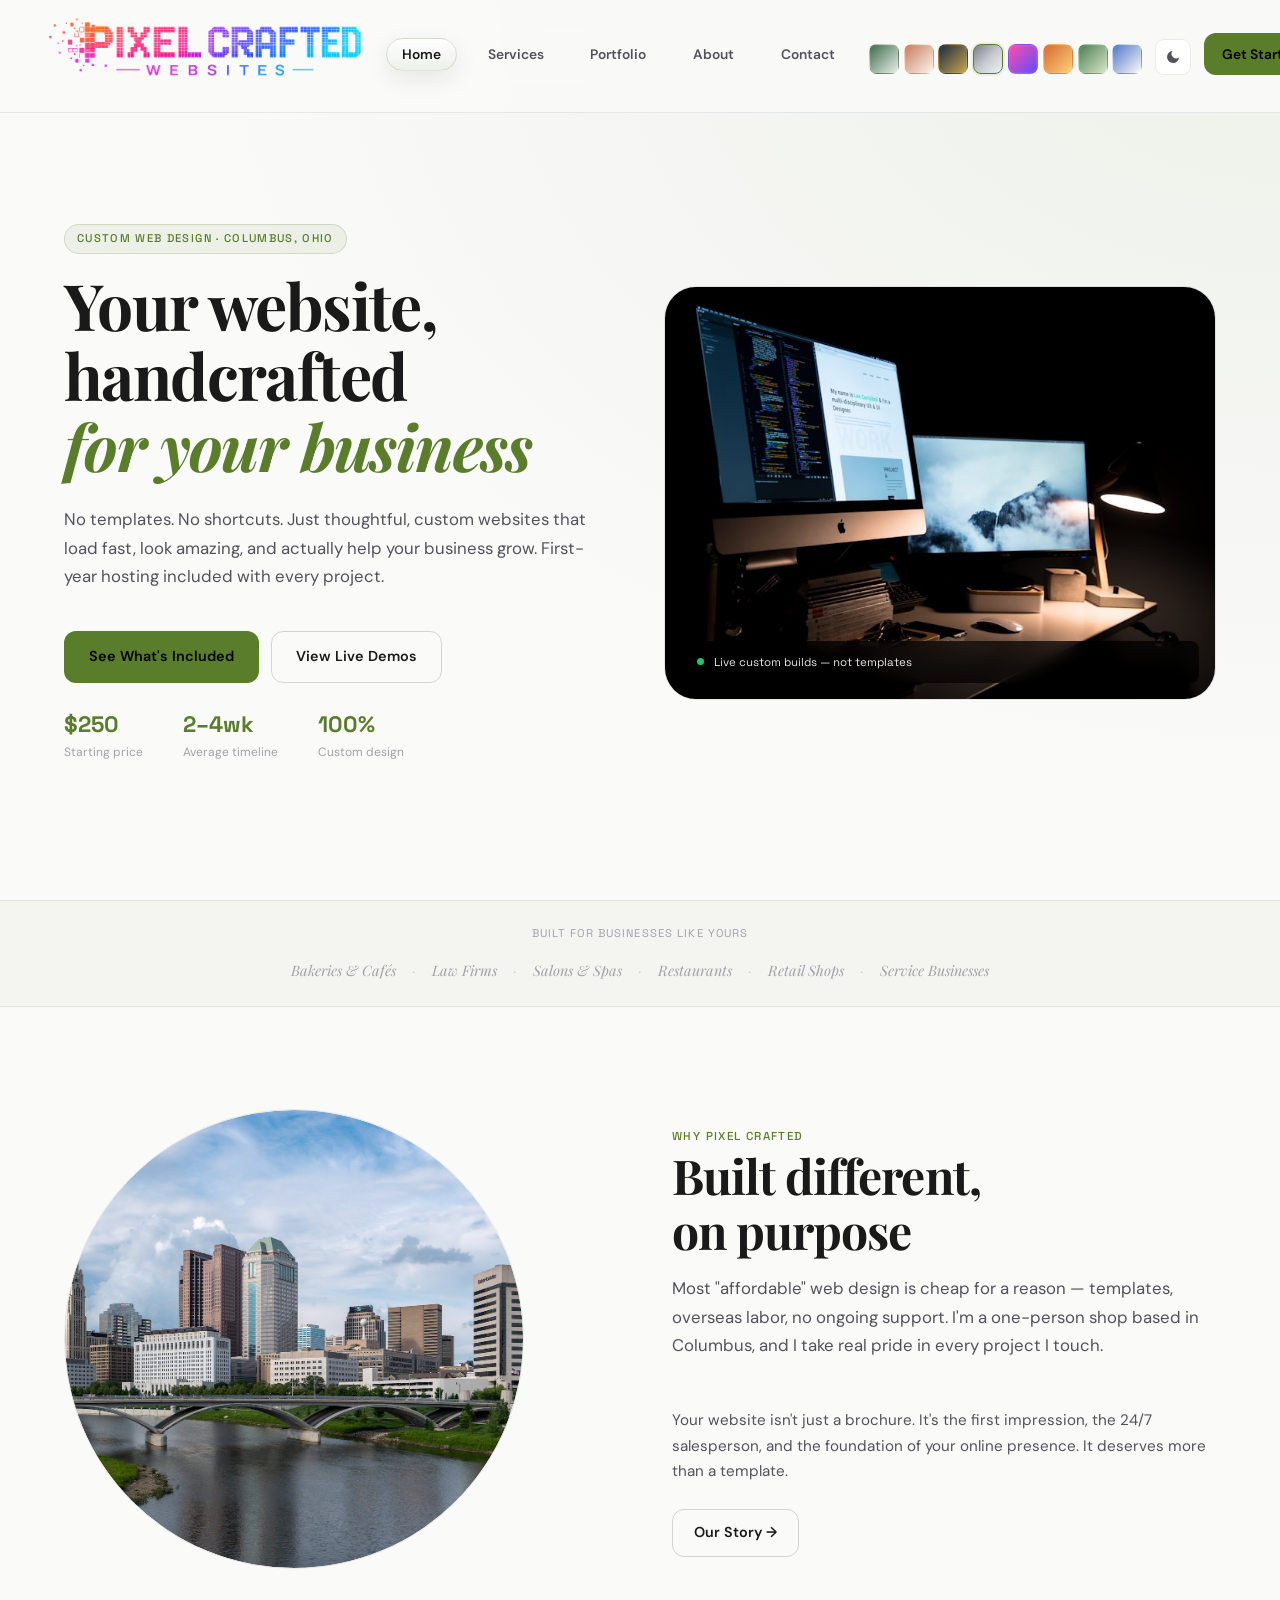
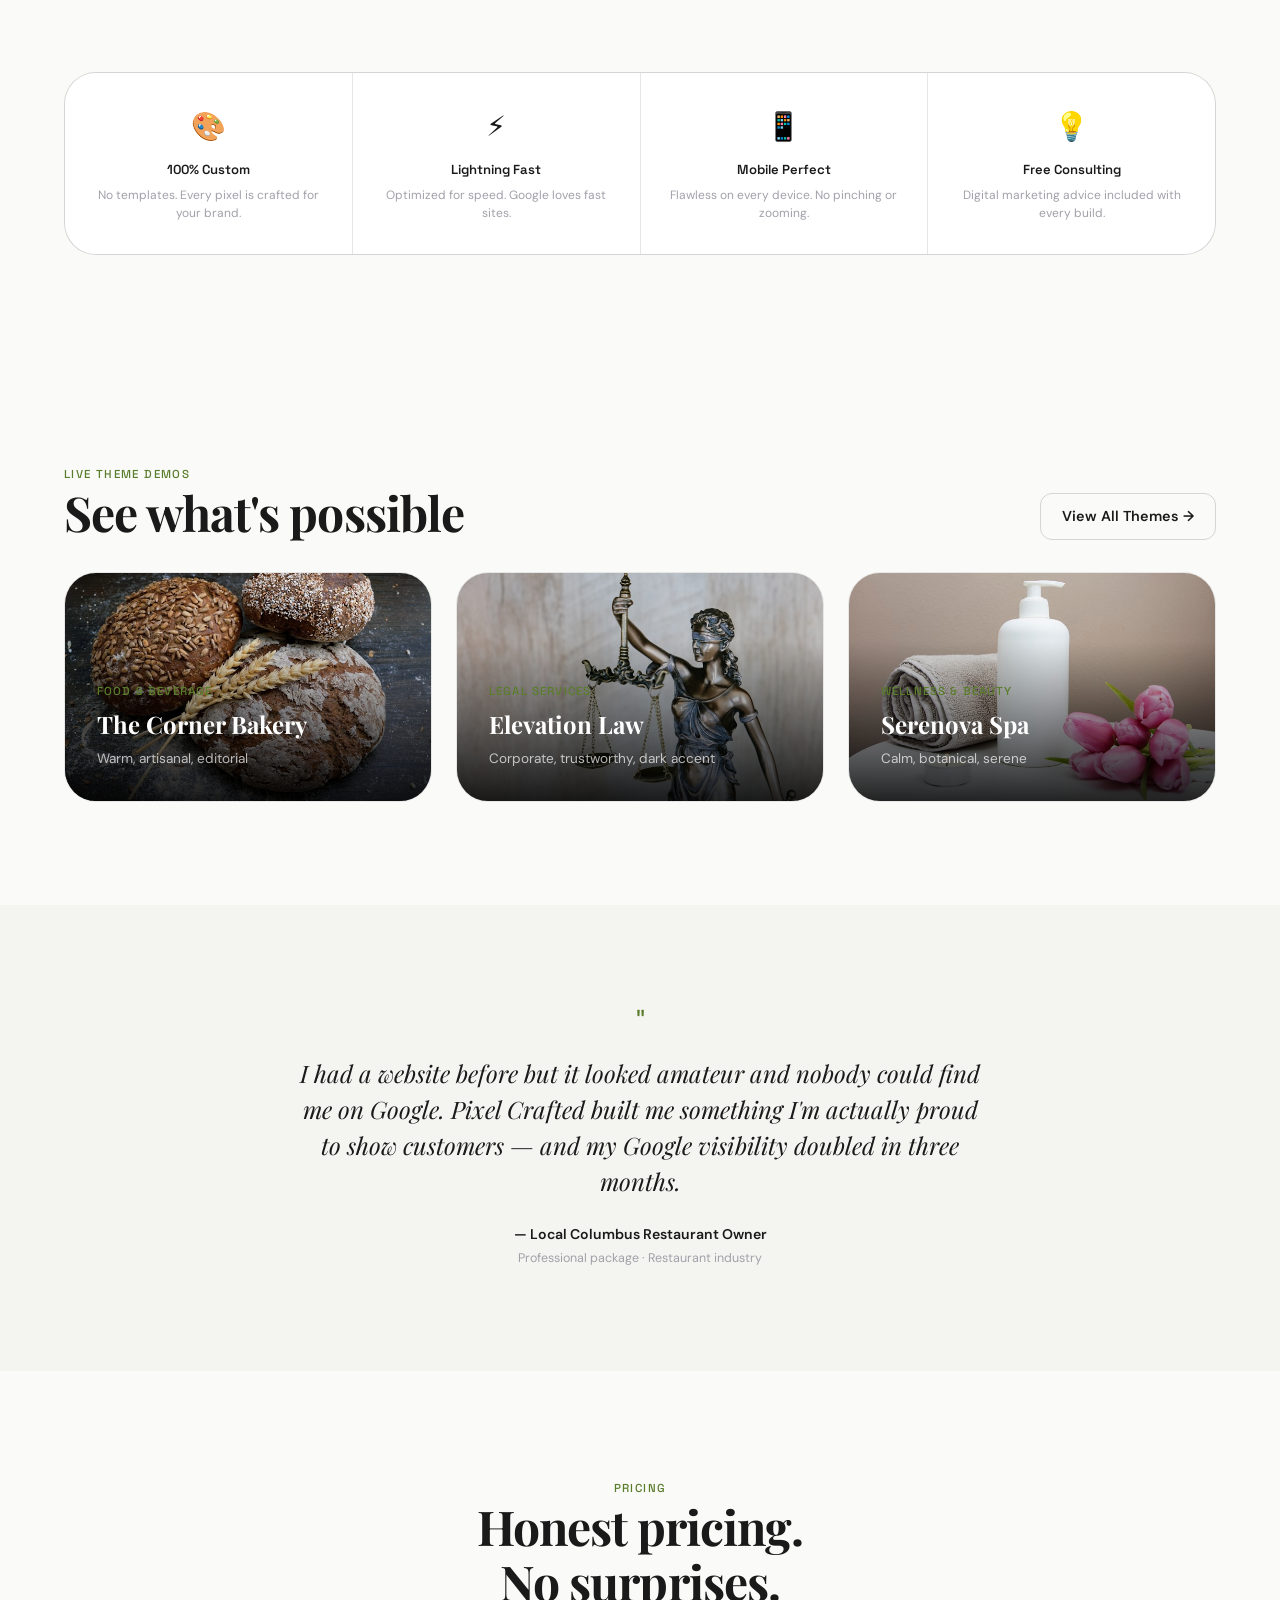
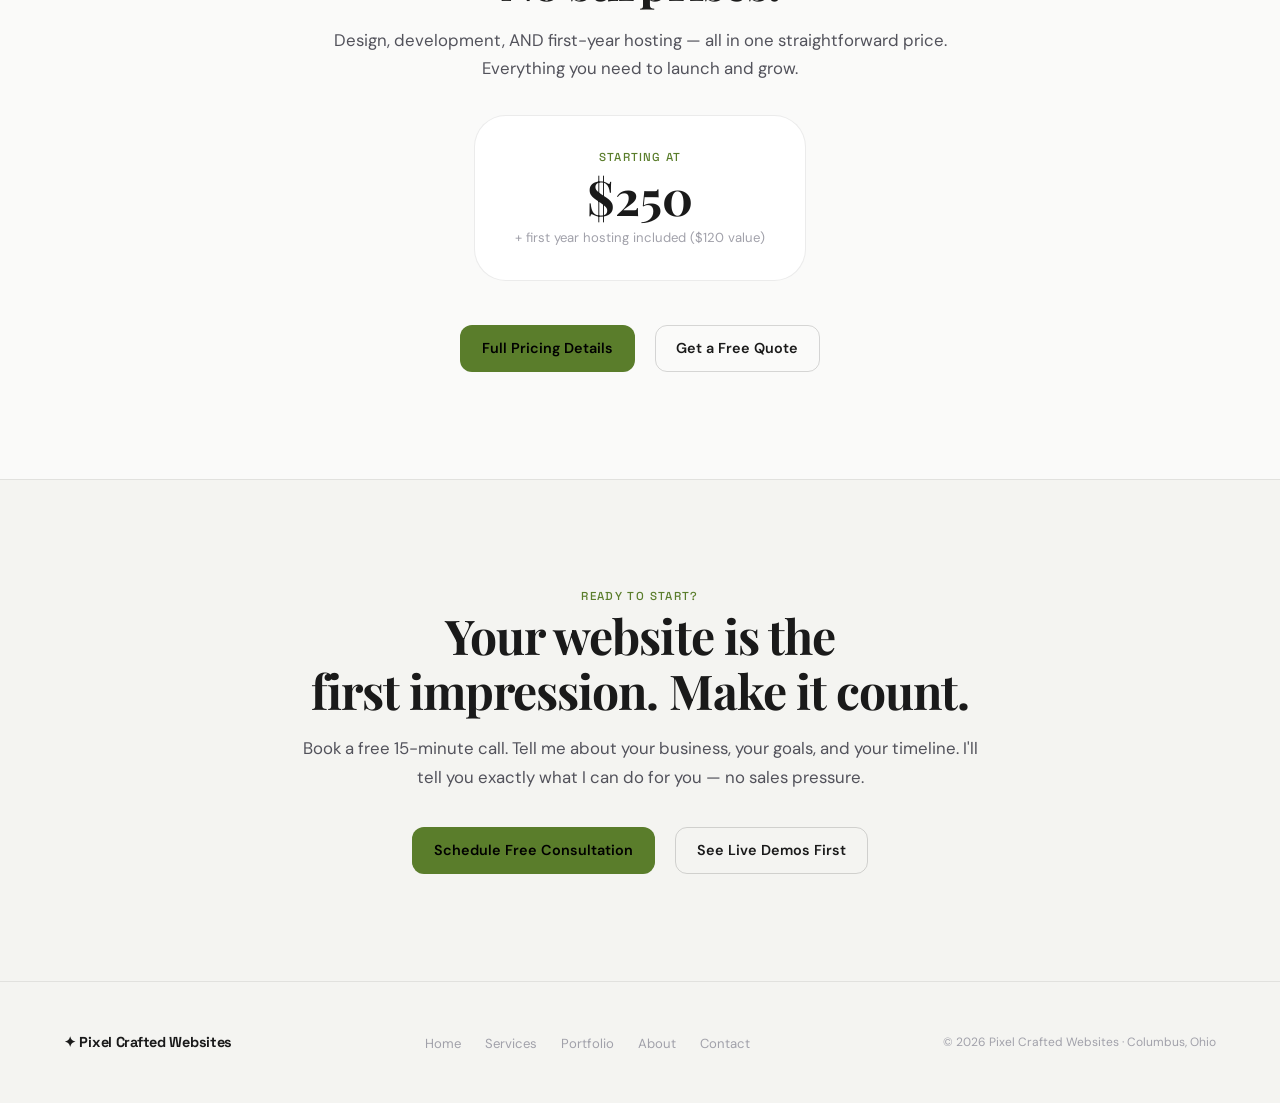
==== commit 228dd654: "Fix squeezed header layout" ====
--- a/index.html
+++ b/index.html
@@ -14,7 +14,7 @@
   <nav class="nav">
     <div class="nav-inner">
       <a href="index.html" class="nav-logo" aria-label="Pixel Crafted Websites">
-        <img src="images/logo-horizontal.png" alt="Pixel Crafted Websites" class="logo-wordmark">
+        <img src="images/logo-horizontal-header.png" alt="Pixel Crafted Websites" class="logo-wordmark">
       </a>
       <ul class="nav-links" id="navLinks">
         <li><a href="index.html" class="active">Home</a></li>
--- a/css/styles.css
+++ b/css/styles.css
@@ -449,8 +449,8 @@
 }
 
 .nav-logo .logo-wordmark {
-  width: clamp(245px, 22vw, 390px);
-  max-height: 78px;
+  width: clamp(320px, 25vw, 460px);
+  max-height: 110px;
   object-fit: contain;
   height: auto;
   display: block;
@@ -736,8 +736,8 @@
   }
 
   .nav-logo .logo-wordmark {
-    width: min(52vw, 180px);
-    max-height: 48px;
+    width: min(68vw, 250px);
+    max-height: 76px;
   }
 
   .nav-actions {
@@ -841,22 +841,18 @@
 
   .style-switcher-row {
     display: grid;
-    grid-template-columns: repeat(4, 30px);
+    grid-template-columns: repeat(8, 30px);
     gap: 0.35rem;
   }
 }
 
 @media (min-width: 769px) and (max-width: 920px) {
   .nav-logo .logo-wordmark {
-    width: clamp(220px, 31vw, 300px);
+    width: clamp(300px, 38vw, 380px);
   }
 
   .nav-actions {
     gap: 0.55rem;
-  }
-
-  .style-switcher-row {
-    grid-template-columns: repeat(2, 30px);
   }
 }
 
